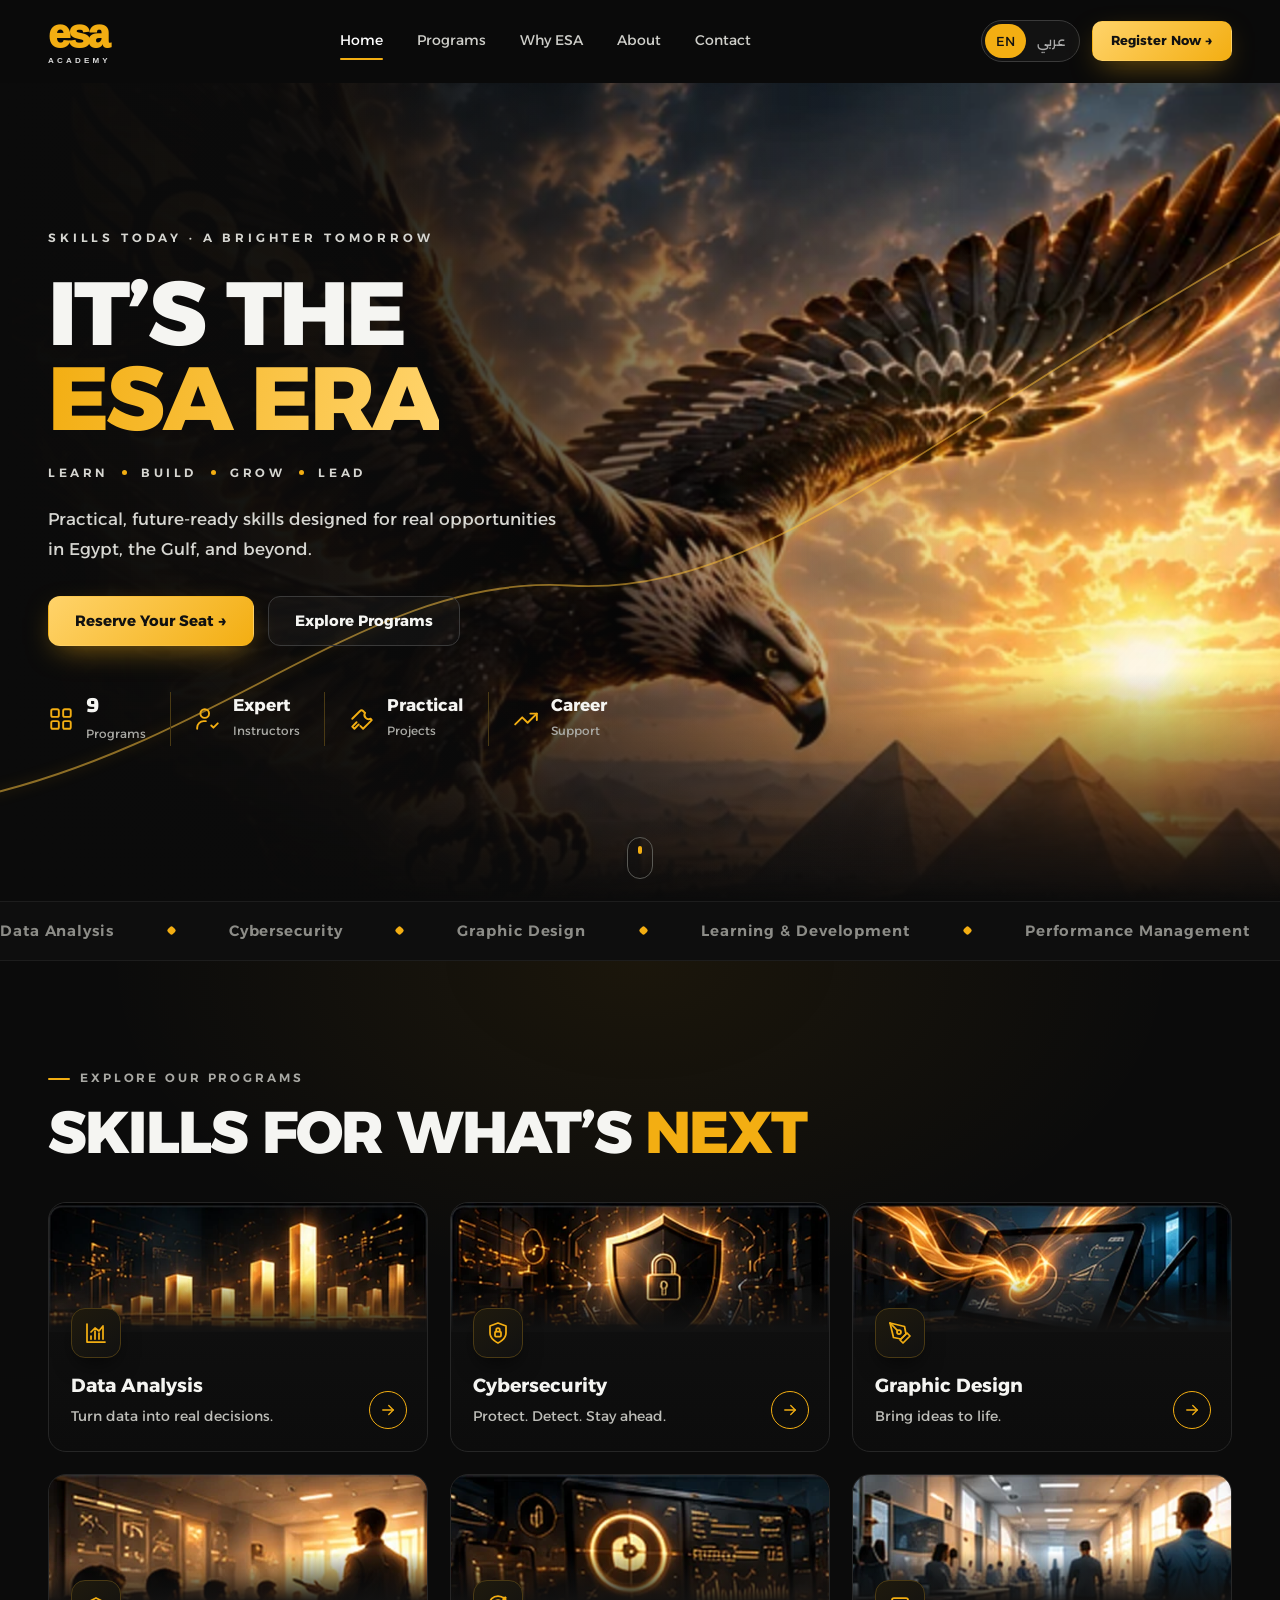
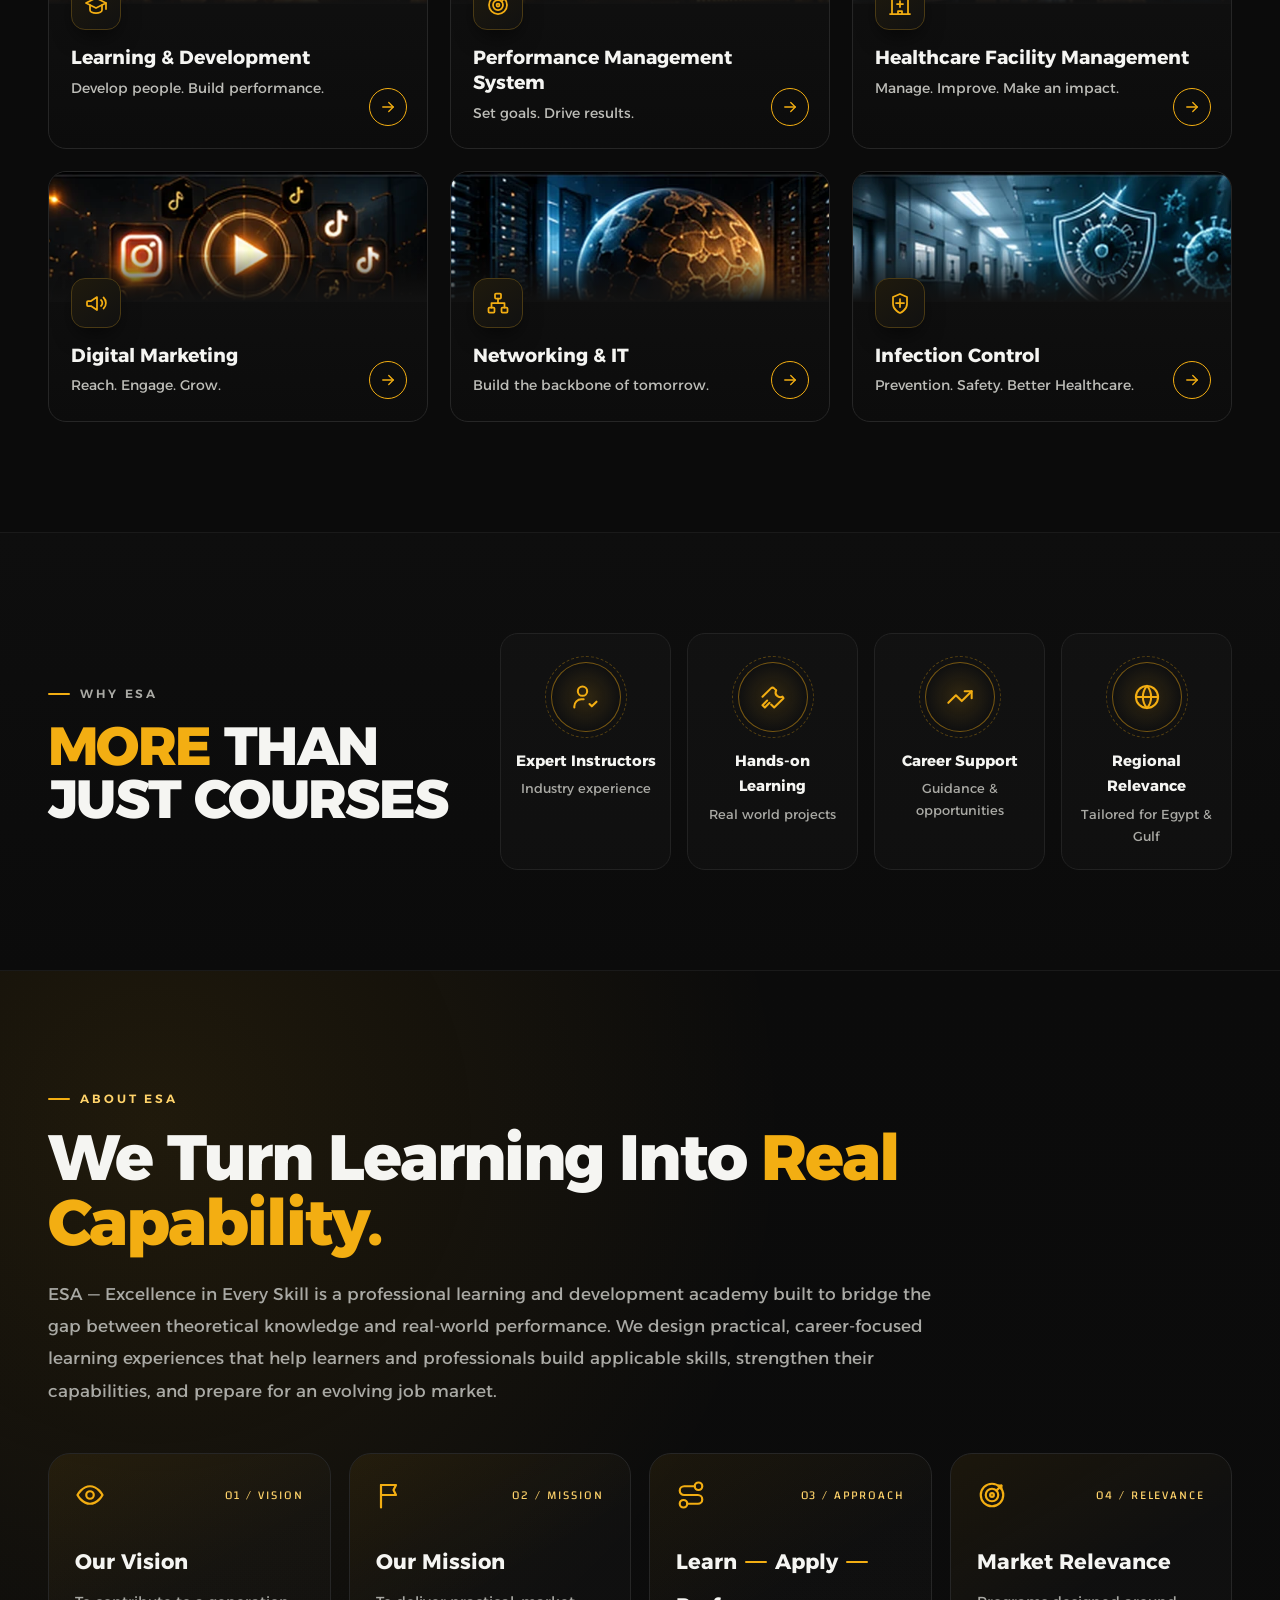
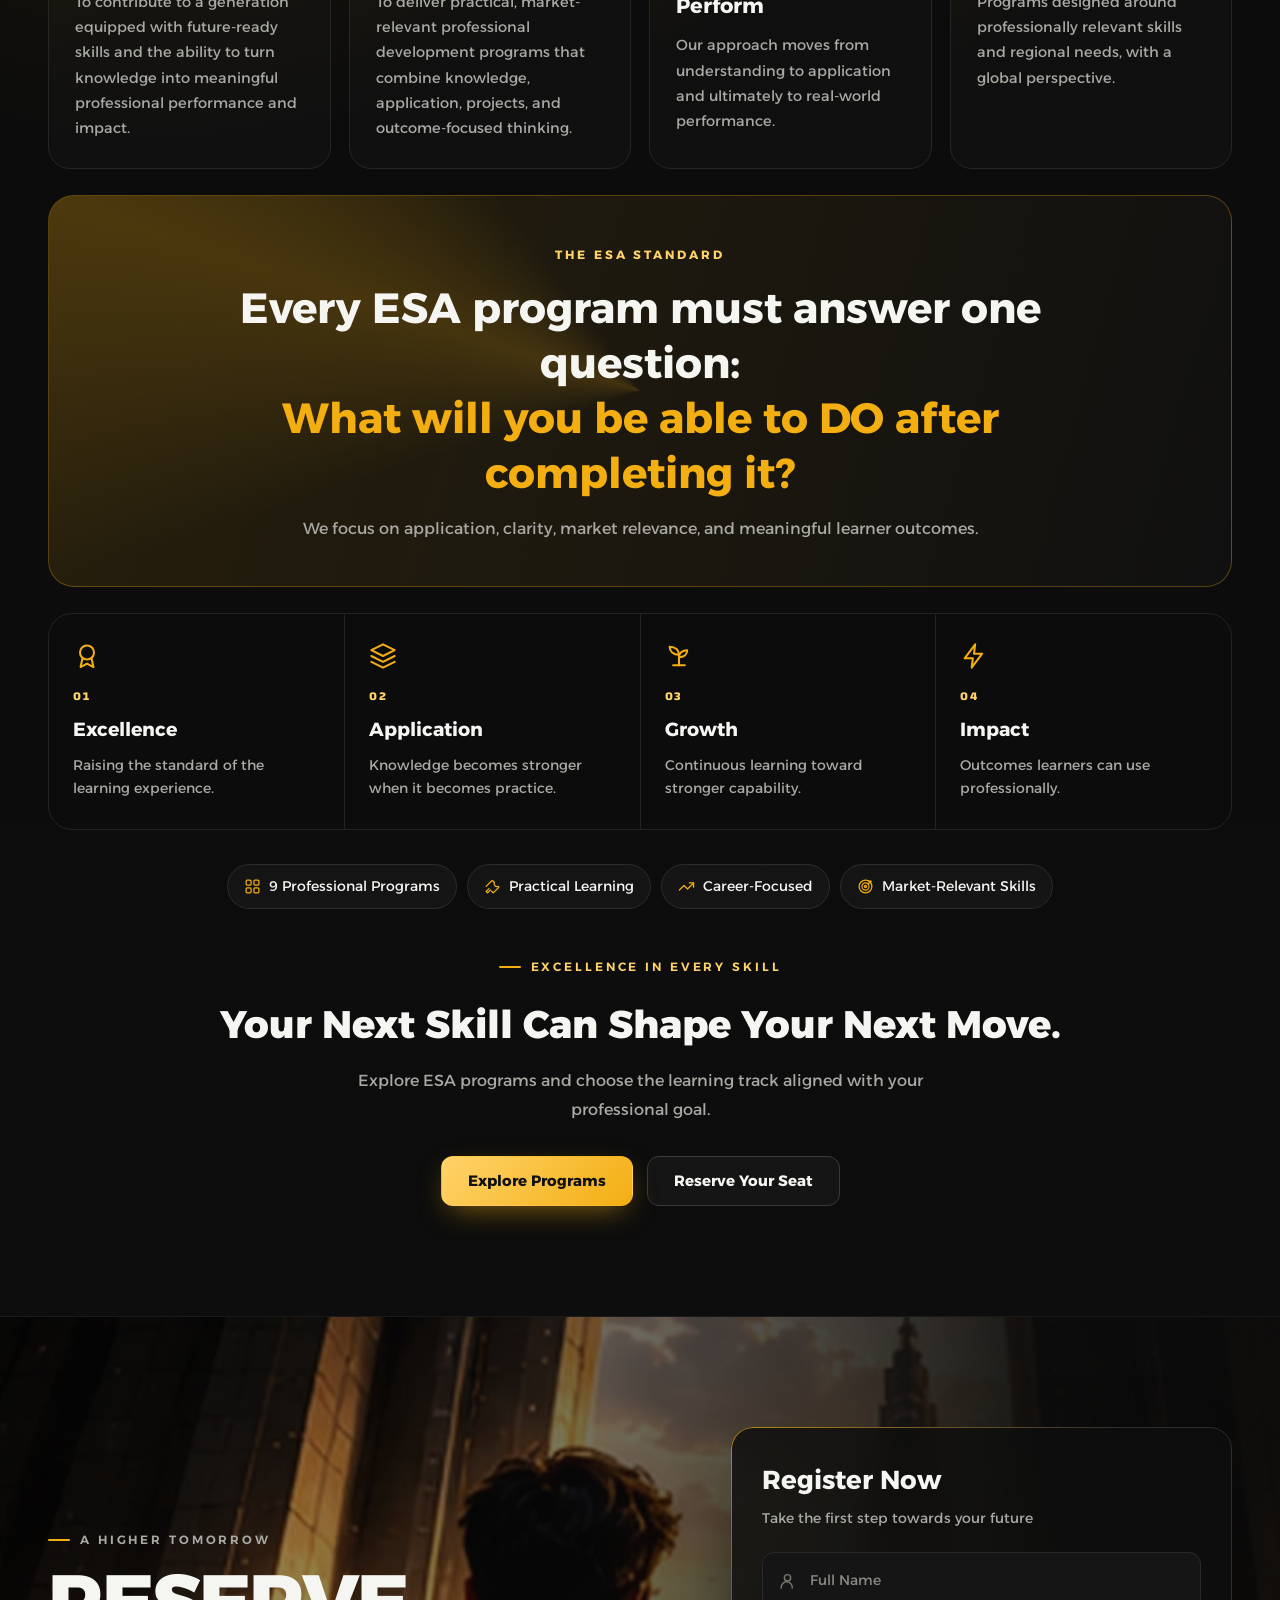
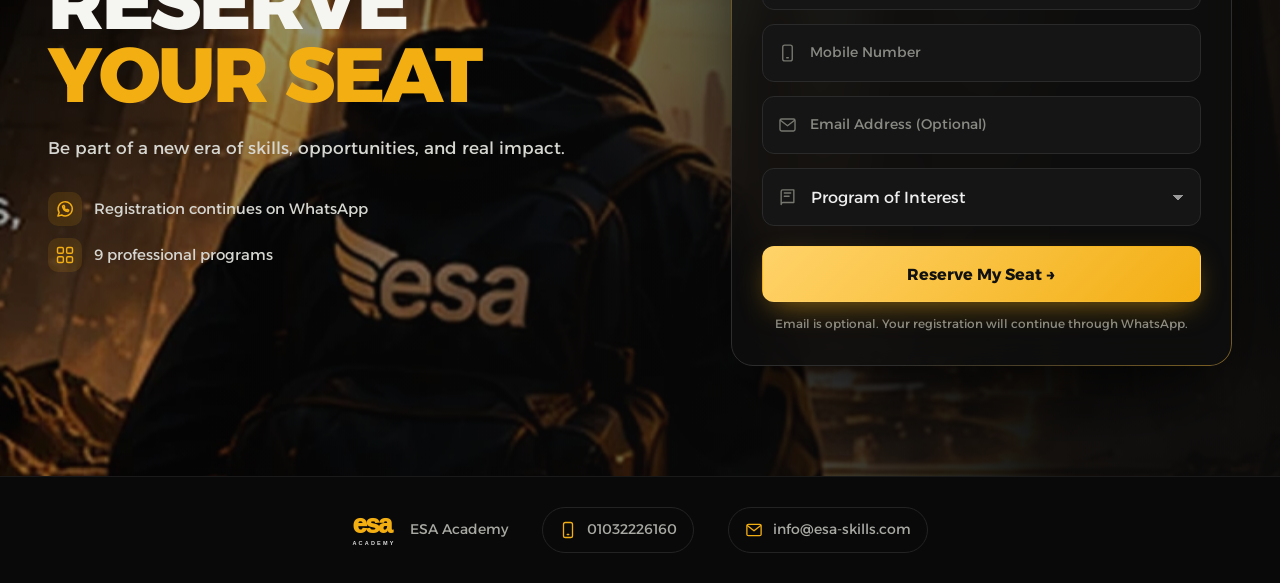
==== index.html @ e4a8e115 "Redesign: premium motion, icon system and refined layout; keep WhatsApp booking and contact unchange" ====
<!doctype html>
<html lang="en" dir="ltr">
<head>
<meta charset="utf-8"><meta name="viewport" content="width=device-width,initial-scale=1">
<title>ESA Academy — Excellence in Every Skill</title>
<meta name="description" content="ESA Academy professional programs for practical, future-ready skills.">
<meta name="theme-color" content="#0b0b0b">
<script>if(!matchMedia('(prefers-reduced-motion: reduce)').matches)document.documentElement.classList.add('js')</script>
<link rel="preconnect" href="https://fonts.googleapis.com"><link rel="preconnect" href="https://fonts.gstatic.com" crossorigin>
<link rel="stylesheet" href="https://fonts.googleapis.com/css2?family=Alexandria:wght@300;400;500;600;700;800&family=Changa:wght@500;600;700&display=swap">
<link rel="preload" as="image" href="hero-eagle.webp">
<link rel="stylesheet" href="esa.css">
</head>
<body>
<svg width="0" height="0" style="position:absolute" aria-hidden="true">
  <defs>
    <linearGradient id="g-gold" x1="0" y1="0" x2="1" y2="1"><stop offset="0" stop-color="#ffd36a"/><stop offset="1" stop-color="#f3ae12"/></linearGradient>
  </defs>
  <!-- ESA icon family: 24px grid, 1.75 stroke, round caps & joins -->
  <symbol id="i-chart" viewBox="0 0 24 24"><path d="M3 3v18h18"/><path d="M7 15v3"/><path d="M11 10v8"/><path d="M15 12v6"/><path d="M19 6v12"/><path d="m7 11 4-4 4 3 4-5"/></symbol>
  <symbol id="i-shield" viewBox="0 0 24 24"><path d="M12 22s8-3.6 8-10V5l-8-3-8 3v7c0 6.4 8 10 8 10Z"/><rect x="9" y="10.5" width="6" height="5" rx="1"/><path d="M10.2 10.5V9a1.8 1.8 0 0 1 3.6 0v1.5"/></symbol>
  <symbol id="i-pen" viewBox="0 0 24 24"><path d="m12 19 7-7 3 3-7 7-3-3Z"/><path d="m18 13-1.5-7.5L2 2l3.5 14.5L13 18l5-5Z"/><path d="m2 2 7.6 7.6"/><circle cx="11" cy="11" r="2"/></symbol>
  <symbol id="i-learn" viewBox="0 0 24 24"><path d="M22 10 12 5 2 10l10 5 10-5Z"/><path d="M6 12v5c0 1.7 2.7 3 6 3s6-1.3 6-3v-5"/><path d="M22 10v6"/></symbol>
  <symbol id="i-target" viewBox="0 0 24 24"><circle cx="12" cy="12" r="9"/><circle cx="12" cy="12" r="5"/><circle cx="12" cy="12" r="1.5"/><path d="m15.5 8.5 4-4"/><path d="M17 4.5h2.5V7"/></symbol>
  <symbol id="i-hospital" viewBox="0 0 24 24"><path d="M4 21V7a2 2 0 0 1 2-2h12a2 2 0 0 1 2 2v14"/><path d="M2 21h20"/><path d="M12 8v6"/><path d="M9 11h6"/><path d="M10 21v-3h4v3"/></symbol>
  <symbol id="i-megaphone" viewBox="0 0 24 24"><path d="M3 11v3a1 1 0 0 0 1 1h3l6 4V6L7 10H4a1 1 0 0 0-1 1Z"/><path d="M17 9a4 4 0 0 1 0 6"/><path d="M19.5 6.5a7.5 7.5 0 0 1 0 11"/></symbol>
  <symbol id="i-network" viewBox="0 0 24 24"><rect x="9" y="2.5" width="6" height="5" rx="1"/><rect x="2.5" y="16.5" width="6" height="5" rx="1"/><rect x="15.5" y="16.5" width="6" height="5" rx="1"/><path d="M12 7.5v4.5"/><path d="M5.5 16.5V12h13v4.5"/></symbol>
  <symbol id="i-sanitize" viewBox="0 0 24 24"><path d="M12 22s7-3 7-9V6l-7-3-7 3v7c0 6 7 9 7 9Z"/><path d="M12 8v8"/><path d="M8 12h8"/></symbol>
  <symbol id="i-mentor" viewBox="0 0 24 24"><circle cx="9" cy="7" r="4"/><path d="M2 21v-1a6 6 0 0 1 6-6h2"/><path d="m15 18 2 2 4-4"/></symbol>
  <symbol id="i-tools" viewBox="0 0 24 24"><path d="M14.7 6.3a4 4 0 0 0 5.4 5.4L21 13l-8 8-2.6-2.6"/><path d="M14.7 6.3 13 4.6a2 2 0 0 0-2.8 0L3 11.8"/><path d="m7 15-4 4 2 2 4-4"/></symbol>
  <symbol id="i-growth" viewBox="0 0 24 24"><path d="m22 7-8.5 8.5-5-5L2 17"/><path d="M16 7h6v6"/></symbol>
  <symbol id="i-globe" viewBox="0 0 24 24"><circle cx="12" cy="12" r="9.5"/><path d="M2.5 12h19"/><path d="M12 2.5a14.5 14.5 0 0 1 0 19"/><path d="M12 2.5a14.5 14.5 0 0 0 0 19"/></symbol>
  <symbol id="i-grid" viewBox="0 0 24 24"><rect x="3" y="3" width="7" height="7" rx="1.5"/><rect x="14" y="3" width="7" height="7" rx="1.5"/><rect x="3" y="14" width="7" height="7" rx="1.5"/><rect x="14" y="14" width="7" height="7" rx="1.5"/></symbol>
  <symbol id="i-eye" viewBox="0 0 24 24"><path d="M2 12s3.6-7 10-7 10 7 10 7-3.6 7-10 7S2 12 2 12Z"/><circle cx="12" cy="12" r="3"/></symbol>
  <symbol id="i-flag" viewBox="0 0 24 24"><path d="M4 22V4"/><path d="M4 4h12l-2 4 2 4H4"/></symbol>
  <symbol id="i-route" viewBox="0 0 24 24"><circle cx="6" cy="19" r="3"/><circle cx="18" cy="5" r="3"/><path d="M9 19h8.5a3.5 3.5 0 0 0 0-7h-11a3.5 3.5 0 0 1 0-7H15"/></symbol>
  <symbol id="i-award" viewBox="0 0 24 24"><circle cx="12" cy="9" r="6"/><path d="m8.2 13.5-1.7 8 5.5-3 5.5 3-1.7-8"/></symbol>
  <symbol id="i-layers" viewBox="0 0 24 24"><path d="m12 2 10 5-10 5L2 7l10-5Z"/><path d="m2 12 10 5 10-5"/><path d="m2 17 10 5 10-5"/></symbol>
  <symbol id="i-sprout" viewBox="0 0 24 24"><path d="M7 20h10"/><path d="M12 20v-9"/><path d="M12 11C12 7 9 4 4 4c0 4 3 7 8 7Z"/><path d="M12 13c0-3 2.5-6 7-6 0 3.5-2.5 6-7 6Z"/></symbol>
  <symbol id="i-zap" viewBox="0 0 24 24"><path d="M13 2 4 14h7l-1 8 9-12h-7l1-8Z"/></symbol>
  <symbol id="i-user" viewBox="0 0 24 24"><circle cx="12" cy="8" r="4"/><path d="M4 21v-1a7 7 0 0 1 14 0v1"/></symbol>
  <symbol id="i-phone" viewBox="0 0 24 24"><rect x="6" y="2" width="12" height="20" rx="2.5"/><path d="M11 18h2"/></symbol>
  <symbol id="i-mail" viewBox="0 0 24 24"><rect x="2.5" y="4.5" width="19" height="15" rx="2"/><path d="m3 6 9 7 9-7"/></symbol>
  <symbol id="i-book" viewBox="0 0 24 24"><path d="M4 19.5V5a2 2 0 0 1 2-2h14v16H6.5A2.5 2.5 0 0 0 4 21.5v-2Z"/><path d="M8 7h8"/><path d="M8 11h6"/></symbol>
  <symbol id="i-whatsapp" viewBox="0 0 24 24"><path d="M3.5 20.5 5 16.3A8.5 8.5 0 1 1 8 19.2l-4.5 1.3Z"/><path d="M9 8.5c0 3.5 3 6.5 6.5 6.5l1-1.6-2-1-1 .9a5 5 0 0 1-2.7-2.7l.9-1-1-2L9 8.5Z"/></symbol>
  <symbol id="i-arrow" viewBox="0 0 24 24"><path d="M5 12h14"/><path d="m13 6 6 6-6 6"/></symbol>
  <symbol id="i-plus" viewBox="0 0 24 24"><path d="M12 5v14"/><path d="M5 12h14"/></symbol>
  <symbol id="i-check" viewBox="0 0 24 24"><path d="m5 12.5 4.5 4.5L19 7.5"/></symbol>
  <symbol id="i-close" viewBox="0 0 24 24"><path d="M6 6l12 12"/><path d="M18 6 6 18"/></symbol>
  <symbol id="i-pin" viewBox="0 0 24 24"><path d="M12 22s7-6.2 7-12a7 7 0 0 0-14 0c0 5.8 7 12 7 12Z"/><circle cx="12" cy="10" r="2.5"/></symbol>
</svg>

<div class="progress" aria-hidden="true"><span id="progress"></span></div>
<header class="site-header" id="siteHeader"><div class="wrap nav">
  <a class="logo" href="#top">esa<small>ACADEMY</small></a>
  <nav class="links" aria-label="Main"><a href="#top" data-en="Home" data-ar="الرئيسية">Home</a><a href="#programs" data-en="Programs" data-ar="البرامج">Programs</a><a href="#why" data-en="Why ESA" data-ar="لماذا ESA">Why ESA</a><a href="#about" data-en="About" data-ar="عن ESA">About</a><a href="#contact" data-en="Contact" data-ar="تواصل معنا">Contact</a><span class="nav-ink" aria-hidden="true"></span></nav>
  <div class="actions"><div class="lang" role="group" aria-label="Language"><button class="on" data-lang="en">EN</button><button data-lang="ar">عربي</button></div><a href="#register" class="btn btn-gold btn-sm" data-en="Register Now →" data-ar="سجل الآن ←">Register Now →</a></div>
</div></header>

<main id="top">
<section class="hero" aria-labelledby="heroTitle">
  <div class="hero-media" aria-hidden="true"><div class="hero-art"></div><span class="hero-sweep"></span></div>
  <svg class="flight" viewBox="0 0 1440 700" preserveAspectRatio="none" aria-hidden="true"><path id="flightPath" d="M-20 610 C 260 560, 420 420, 640 430 S 1040 300, 1460 120"/></svg>
  <div class="wrap hero-grid">
    <div class="hero-inner">
      <div class="eyebrow reveal-up" data-en="SKILLS TODAY · A BRIGHTER TOMORROW" data-ar="مهارات اليوم · لمستقبل أكثر إشراقًا">SKILLS TODAY · A BRIGHTER TOMORROW</div>
      <h1 id="heroTitle" class="hero-title" data-en="IT’S THE <span class='gold'>ESA ERA</span>" data-ar="إنه عصر <span class='gold'>ESA</span>">IT’S THE <span class="gold">ESA ERA</span></h1>
      <div class="pillars reveal-up" aria-label="Learn, Build, Grow, Lead"><span>LEARN</span><i></i><span>BUILD</span><i></i><span>GROW</span><i></i><span>LEAD</span></div>
      <p class="lead reveal-up" data-en="Practical, future-ready skills designed for real opportunities in Egypt, the Gulf, and beyond." data-ar="مهارات عملية للمستقبل مصممة لفرص حقيقية في مصر والخليج وما بعدهما.">Practical, future-ready skills designed for real opportunities in Egypt, the Gulf, and beyond.</p>
      <div class="hero-buttons reveal-up"><a class="btn btn-gold btn-shine magnetic" href="#register"><span data-en="Reserve Your Seat →" data-ar="احجز مقعدك ←">Reserve Your Seat →</span></a><a class="btn btn-ghost" href="#programs" data-en="Explore Programs" data-ar="استكشف البرامج">Explore Programs</a></div>
      <div class="stats">
        <div class="stat"><svg class="ico draw"><use href="#i-grid"/></svg><div><b class="count" data-to="9">9</b><span data-en="Programs" data-ar="برامج">Programs</span></div></div>
        <div class="stat"><svg class="ico draw"><use href="#i-mentor"/></svg><div><b data-en="Expert" data-ar="خبراء">Expert</b><span data-en="Instructors" data-ar="مدربون">Instructors</span></div></div>
        <div class="stat"><svg class="ico draw"><use href="#i-tools"/></svg><div><b data-en="Practical" data-ar="عملية">Practical</b><span data-en="Projects" data-ar="مشروعات">Projects</span></div></div>
        <div class="stat"><svg class="ico draw"><use href="#i-growth"/></svg><div><b data-en="Career" data-ar="دعم">Career</b><span data-en="Support" data-ar="مهني">Support</span></div></div>
      </div>
    </div>
  </div>
  <a class="scroll-hint" href="#programs" aria-label="Scroll to programs"><span></span></a>
</section>

<div class="ticker" aria-hidden="true"><div class="ticker-track">
  <span>Data Analysis</span><span>Cybersecurity</span><span>Graphic Design</span><span>Learning &amp; Development</span><span>Performance Management</span><span>Healthcare Facility Management</span><span>Digital Marketing</span><span>Networking &amp; IT</span><span>Infection Control</span>
  <span>Data Analysis</span><span>Cybersecurity</span><span>Graphic Design</span><span>Learning &amp; Development</span><span>Performance Management</span><span>Healthcare Facility Management</span><span>Digital Marketing</span><span>Networking &amp; IT</span><span>Infection Control</span>
</div></div>

<section id="programs" class="programs">
  <div class="wrap">
    <div class="section-top reveal-up"><div><div class="kicker" data-en="EXPLORE OUR PROGRAMS" data-ar="استكشف برامجنا">EXPLORE OUR PROGRAMS</div><h2 class="section-title" data-en="SKILLS FOR WHAT’S <span class='gold'>NEXT</span>" data-ar="مهارات لما هو <span class='gold'>قادم</span>">SKILLS FOR WHAT’S <span class="gold">NEXT</span></h2></div></div>
    <div class="courses">
      <article class="course" tabindex="0" role="button"><div class="course-media"><img class="course-img" src="data-analysis.webp" alt="" loading="lazy" decoding="async" width="590" height="202"></div><div class="course-body"><span class="course-icon"><svg class="ico"><use href="#i-chart"/></svg></span><h3 data-en="Data Analysis" data-ar="تحليل البيانات">Data Analysis</h3><p data-en="Turn data into real decisions." data-ar="حوّل البيانات إلى قرارات حقيقية.">Turn data into real decisions.</p></div><span class="course-more" aria-hidden="true"><svg class="ico"><use href="#i-arrow"/></svg></span></article>
      <article class="course" tabindex="0" role="button"><div class="course-media"><img class="course-img" src="cybersecurity.webp" alt="" loading="lazy" decoding="async" width="590" height="202"></div><div class="course-body"><span class="course-icon"><svg class="ico"><use href="#i-shield"/></svg></span><h3 data-en="Cybersecurity" data-ar="الأمن السيبراني">Cybersecurity</h3><p data-en="Protect. Detect. Stay ahead." data-ar="احمِ واكتشف وابقَ في المقدمة.">Protect. Detect. Stay ahead.</p></div><span class="course-more" aria-hidden="true"><svg class="ico"><use href="#i-arrow"/></svg></span></article>
      <article class="course" tabindex="0" role="button"><div class="course-media"><img class="course-img" src="graphic-design.webp" alt="" loading="lazy" decoding="async" width="590" height="202"></div><div class="course-body"><span class="course-icon"><svg class="ico"><use href="#i-pen"/></svg></span><h3 data-en="Graphic Design" data-ar="التصميم الجرافيكي">Graphic Design</h3><p data-en="Bring ideas to life." data-ar="حوّل الأفكار إلى واقع.">Bring ideas to life.</p></div><span class="course-more" aria-hidden="true"><svg class="ico"><use href="#i-arrow"/></svg></span></article>
      <article class="course" tabindex="0" role="button"><div class="course-media"><img class="course-img" src="learning-development.webp" alt="" loading="lazy" decoding="async" width="590" height="202"></div><div class="course-body"><span class="course-icon"><svg class="ico"><use href="#i-learn"/></svg></span><h3 data-en="Learning & Development" data-ar="التعلم والتطوير">Learning & Development</h3><p data-en="Develop people. Build performance." data-ar="طوّر الأفراد وابنِ الأداء.">Develop people. Build performance.</p></div><span class="course-more" aria-hidden="true"><svg class="ico"><use href="#i-arrow"/></svg></span></article>
      <article class="course" tabindex="0" role="button"><div class="course-media"><img class="course-img" src="performance-management.webp" alt="" loading="lazy" decoding="async" width="590" height="202"></div><div class="course-body"><span class="course-icon"><svg class="ico"><use href="#i-target"/></svg></span><h3 data-en="Performance Management System" data-ar="نظام إدارة الأداء">Performance Management System</h3><p data-en="Set goals. Drive results." data-ar="حدد الأهداف وحقق النتائج.">Set goals. Drive results.</p></div><span class="course-more" aria-hidden="true"><svg class="ico"><use href="#i-arrow"/></svg></span></article>
      <article class="course" tabindex="0" role="button"><div class="course-media"><img class="course-img" src="healthcare-facilities.webp" alt="" loading="lazy" decoding="async" width="590" height="202"></div><div class="course-body"><span class="course-icon"><svg class="ico"><use href="#i-hospital"/></svg></span><h3 data-en="Healthcare Facility Management" data-ar="إدارة المنشآت الصحية">Healthcare Facility Management</h3><p data-en="Manage. Improve. Make an impact." data-ar="أدِر وطوّر واصنع أثرًا.">Manage. Improve. Make an impact.</p></div><span class="course-more" aria-hidden="true"><svg class="ico"><use href="#i-arrow"/></svg></span></article>
      <article class="course" tabindex="0" role="button"><div class="course-media"><img class="course-img" src="digital-marketing.webp" alt="" loading="lazy" decoding="async" width="590" height="202"></div><div class="course-body"><span class="course-icon"><svg class="ico"><use href="#i-megaphone"/></svg></span><h3 data-en="Digital Marketing" data-ar="التسويق الرقمي">Digital Marketing</h3><p data-en="Reach. Engage. Grow." data-ar="تواصل وتفاعل وانمُ.">Reach. Engage. Grow.</p></div><span class="course-more" aria-hidden="true"><svg class="ico"><use href="#i-arrow"/></svg></span></article>
      <article class="course" tabindex="0" role="button"><div class="course-media"><img class="course-img" src="networks.webp" alt="" loading="lazy" decoding="async" width="590" height="202"></div><div class="course-body"><span class="course-icon"><svg class="ico"><use href="#i-network"/></svg></span><h3 data-en="Networking & IT" data-ar="الشبكات">Networking & IT</h3><p data-en="Build the backbone of tomorrow." data-ar="ابنِ البنية التحتية للغد.">Build the backbone of tomorrow.</p></div><span class="course-more" aria-hidden="true"><svg class="ico"><use href="#i-arrow"/></svg></span></article>
      <article class="course" tabindex="0" role="button"><div class="course-media"><img class="course-img" src="infection-control.webp" alt="" loading="lazy" decoding="async" width="590" height="202"></div><div class="course-body"><span class="course-icon"><svg class="ico"><use href="#i-sanitize"/></svg></span><h3 data-en="Infection Control" data-ar="مكافحة العدوى">Infection Control</h3><p data-en="Prevention. Safety. Better Healthcare." data-ar="وقاية وأمان ورعاية صحية أفضل.">Prevention. Safety. Better Healthcare.</p></div><span class="course-more" aria-hidden="true"><svg class="ico"><use href="#i-arrow"/></svg></span></article>
    </div>
  </div>
</section>

<section id="why" class="why-sec">
  <div class="wrap why-grid">
    <div class="why reveal-up"><div class="kicker">WHY ESA</div><h2><span class="gold">MORE</span> THAN<br>JUST COURSES</h2></div>
    <div class="benefits">
      <div class="benefit reveal-up"><div class="circle"><svg class="ico draw"><use href="#i-mentor"/></svg></div><b data-en="Expert Instructors" data-ar="مدربون خبراء">Expert Instructors</b><p data-en="Industry experience" data-ar="خبرة عملية">Industry experience</p></div>
      <div class="benefit reveal-up"><div class="circle"><svg class="ico draw"><use href="#i-tools"/></svg></div><b data-en="Hands-on Learning" data-ar="تعلم عملي">Hands-on Learning</b><p data-en="Real world projects" data-ar="مشروعات واقعية">Real world projects</p></div>
      <div class="benefit reveal-up"><div class="circle"><svg class="ico draw"><use href="#i-growth"/></svg></div><b data-en="Career Support" data-ar="دعم مهني">Career Support</b><p data-en="Guidance & opportunities" data-ar="توجيه وفرص">Guidance & opportunities</p></div>
      <div class="benefit reveal-up"><div class="circle"><svg class="ico draw"><use href="#i-globe"/></svg></div><b data-en="Regional Relevance" data-ar="ملاءمة إقليمية">Regional Relevance</b><p data-en="Tailored for Egypt & Gulf" data-ar="مصمم لمصر والخليج">Tailored for Egypt & Gulf</p></div>
    </div>
  </div>
</section>

<section class="about-era" id="about"><div class="wrap">
  <div class="about-head reveal-up">
    <span class="kicker kicker-gold" data-en="ABOUT ESA" data-ar="عن ESA">ABOUT ESA</span>
    <h2 class="about-title" data-en="We Turn Learning Into <span class='gold'>Real Capability.</span>" data-ar="نحوّل التعلّم إلى <span class='gold'>قدرة حقيقية.</span>">We Turn Learning Into <span class="gold">Real Capability.</span></h2>
    <p class="about-intro" data-en="ESA — Excellence in Every Skill is a professional learning and development academy built to bridge the gap between theoretical knowledge and real-world performance. We design practical, career-focused learning experiences that help learners and professionals build applicable skills, strengthen their capabilities, and prepare for an evolving job market." data-ar="ESA — Excellence in Every Skill هي أكاديمية للتعليم والتطوير المهني، بُنيت لسد الفجوة بين المعرفة النظرية ومتطلبات الأداء الحقيقي. نصمم تجارب تعلم عملية وموجهة للمسار المهني تساعد المتعلمين والمهنيين على بناء مهارات قابلة للتطبيق والاستعداد لسوق عمل متغير.">ESA — Excellence in Every Skill is a professional learning and development academy built to bridge the gap between theoretical knowledge and real-world performance.</p>
  </div>
  <div class="about-grid">
    <article class="about-card tilt reveal-up"><div class="card-top"><svg class="ico draw"><use href="#i-eye"/></svg><span class="about-num">01 / VISION</span></div><h3 data-en="Our Vision" data-ar="رؤيتنا">Our Vision</h3><p data-en="To contribute to a generation equipped with future-ready skills and the ability to turn knowledge into meaningful professional performance and impact." data-ar="أن نساهم في بناء جيل يمتلك مهارات المستقبل والقدرة على تحويل المعرفة إلى أداء وتأثير مهني حقيقي.">Future-ready skills and meaningful impact.</p></article>
    <article class="about-card tilt reveal-up"><div class="card-top"><svg class="ico draw"><use href="#i-flag"/></svg><span class="about-num">02 / MISSION</span></div><h3 data-en="Our Mission" data-ar="رسالتنا">Our Mission</h3><p data-en="To deliver practical, market-relevant professional development programs that combine knowledge, application, projects, and outcome-focused thinking." data-ar="تقديم برامج تطوير مهني عملية ومرتبطة بالسوق تجمع بين المعرفة والتطبيق والمشروعات والتركيز على النتائج.">Practical, market-relevant professional development.</p></article>
    <article class="about-card tilt reveal-up approach"><div class="card-top"><svg class="ico draw"><use href="#i-route"/></svg><span class="about-num">03 / APPROACH</span></div><h3 class="steps-h"><span>Learn</span><i class="step-line"></i><span>Apply</span><i class="step-line"></i><span>Perform</span></h3><p data-en="Our approach moves from understanding to application and ultimately to real-world performance." data-ar="منهجيتنا تبدأ بالفهم، ثم التطبيق، وتنتهي بالقدرة على استخدام المهارة في مواقف العمل الحقيقية.">Understanding to application to performance.</p></article>
    <article class="about-card tilt reveal-up"><div class="card-top"><svg class="ico draw"><use href="#i-target"/></svg><span class="about-num">04 / RELEVANCE</span></div><h3 data-en="Market Relevance" data-ar="مرتبطون بالسوق">Market Relevance</h3><p data-en="Programs designed around professionally relevant skills and regional needs, with a global perspective." data-ar="برامج مصممة حول المهارات المطلوبة واحتياجات السوق في المنطقة بمنظور عالمي.">Professionally relevant skills with a global perspective.</p></article>
  </div>
  <div class="esa-standard reveal-up"><span class="std-glow" aria-hidden="true"></span><small>THE ESA STANDARD</small><h3 data-en="Every ESA program must answer one question:<br><span class='gold'>What will you be able to DO after completing it?</span>" data-ar="كل برنامج في ESA لازم يجاوب على سؤال واحد:<br><span class='gold'>ماذا ستستطيع أن تفعل بعد إتمامه؟</span>">Every ESA program must answer one question:<br><span class="gold">What will you be able to DO after completing it?</span></h3><p data-en="We focus on application, clarity, market relevance, and meaningful learner outcomes." data-ar="نركز على التطبيق والوضوح والارتباط بسوق العمل والنتائج الحقيقية للمتعلم.">Application, clarity, relevance and outcomes.</p></div>
  <div class="about-values">
    <div class="reveal-up"><svg class="ico draw"><use href="#i-award"/></svg><b>01</b><strong data-en="Excellence" data-ar="التميّز">Excellence</strong><span data-en="Raising the standard of the learning experience." data-ar="رفع معيار الجودة في تجربة التعلم.">Raising the standard.</span></div>
    <div class="reveal-up"><svg class="ico draw"><use href="#i-layers"/></svg><b>02</b><strong data-en="Application" data-ar="التطبيق">Application</strong><span data-en="Knowledge becomes stronger when it becomes practice." data-ar="المعرفة تصبح أقوى عندما تتحول إلى ممارسة.">Knowledge into practice.</span></div>
    <div class="reveal-up"><svg class="ico draw"><use href="#i-sprout"/></svg><b>03</b><strong data-en="Growth" data-ar="التطور">Growth</strong><span data-en="Continuous learning toward stronger capability." data-ar="تعلم مستمر لبناء قدرات أقوى.">Continuous learning.</span></div>
    <div class="reveal-up"><svg class="ico draw"><use href="#i-zap"/></svg><b>04</b><strong data-en="Impact" data-ar="الأثر">Impact</strong><span data-en="Outcomes learners can use professionally." data-ar="نتائج يمكن للمتعلم استخدامها مهنيًا.">Professional outcomes.</span></div>
  </div>
  <div class="about-tags reveal-up"><span><svg class="ico"><use href="#i-grid"/></svg>9 Professional Programs</span><span><svg class="ico"><use href="#i-tools"/></svg>Practical Learning</span><span><svg class="ico"><use href="#i-growth"/></svg>Career-Focused</span><span><svg class="ico"><use href="#i-target"/></svg>Market-Relevant Skills</span></div>
  <div class="about-cta reveal-up"><span class="kicker kicker-gold">EXCELLENCE IN EVERY SKILL</span><h3 data-en="Your Next Skill Can Shape Your Next Move." data-ar="مهارتك القادمة قد تصنع خطوتك القادمة.">Your Next Skill Can Shape Your Next Move.</h3><p data-en="Explore ESA programs and choose the learning track aligned with your professional goal." data-ar="استكشف برامج ESA واختر المسار الأقرب لهدفك المهني.">Explore ESA programs and choose the learning track aligned with your professional goal.</p><div class="hero-buttons center"><a class="btn btn-gold btn-shine" href="#programs" data-en="Explore Programs" data-ar="استكشف البرامج">Explore Programs</a><a class="btn btn-ghost" href="#register" data-en="Reserve Your Seat" data-ar="احجز مقعدك">Reserve Your Seat</a></div></div>
</div></section>

<section class="register" id="register">
  <div class="register-bg" aria-hidden="true"></div>
  <div class="wrap register-grid">
    <div class="register-copy reveal-up"><div class="kicker">A HIGHER TOMORROW</div><h2 data-en="RESERVE<br><span class='gold'>YOUR SEAT</span>" data-ar="احجز<br><span class='gold'>مقعدك</span>">RESERVE<br><span class="gold">YOUR SEAT</span></h2><p class="lead" data-en="Be part of a new era of skills, opportunities, and real impact." data-ar="كن جزءًا من عصر جديد من المهارات والفرص والتأثير الحقيقي.">Be part of a new era of skills, opportunities, and real impact.</p>
      <ul class="reg-points"><li><svg class="ico"><use href="#i-whatsapp"/></svg><span data-en="Registration continues on WhatsApp" data-ar="يستكمل التسجيل عبر واتساب">Registration continues on WhatsApp</span></li><li><svg class="ico"><use href="#i-grid"/></svg><span data-en="9 professional programs" data-ar="9 برامج مهنية">9 professional programs</span></li></ul>
    </div>
    <form class="form reveal-up" id="leadForm" novalidate>
      <h3 data-en="Register Now" data-ar="سجل الآن">Register Now</h3><p data-en="Take the first step towards your future" data-ar="خذ أول خطوة نحو مستقبلك">Take the first step towards your future</p>
      <label class="field"><svg class="ico"><use href="#i-user"/></svg><input id="name" required placeholder=" " autocomplete="name"><span data-en="Full Name" data-ar="الاسم بالكامل">Full Name</span></label>
      <label class="field"><svg class="ico"><use href="#i-phone"/></svg><input id="phone" required placeholder=" " inputmode="tel" autocomplete="tel"><span data-en="Mobile Number" data-ar="رقم الموبايل">Mobile Number</span></label>
      <label class="field"><svg class="ico"><use href="#i-mail"/></svg><input id="email" type="email" placeholder=" " autocomplete="email"><span data-en="Email Address (Optional)" data-ar="البريد الإلكتروني (اختياري)">Email Address (Optional)</span></label>
      <label class="field select"><svg class="ico"><use href="#i-book"/></svg><select id="course" required><option value="" data-en="Program of Interest" data-ar="البرنامج المطلوب">Program of Interest</option><option value="Data Analysis" data-en="Data Analysis" data-ar="تحليل البيانات">Data Analysis</option><option value="Cybersecurity" data-en="Cybersecurity" data-ar="الأمن السيبراني">Cybersecurity</option><option value="Graphic Design" data-en="Graphic Design" data-ar="التصميم الجرافيكي">Graphic Design</option><option value="Learning & Development" data-en="Learning & Development" data-ar="التعلم والتطوير">Learning & Development</option><option value="Performance Management System" data-en="Performance Management System" data-ar="نظام إدارة الأداء">Performance Management System</option><option value="Healthcare Facility Management" data-en="Healthcare Facility Management" data-ar="إدارة المنشآت الصحية">Healthcare Facility Management</option><option value="Digital Marketing" data-en="Digital Marketing" data-ar="التسويق الرقمي">Digital Marketing</option><option value="Networking & IT" data-en="Networking & IT" data-ar="الشبكات">Networking & IT</option><option value="Infection Control" data-en="Infection Control" data-ar="مكافحة العدوى">Infection Control</option></select></label>
      <button class="btn btn-gold btn-shine submit" type="submit"><span class="label" data-en="Reserve My Seat →" data-ar="احجز مقعدي ←">Reserve My Seat →</span><span class="done" aria-hidden="true"><svg class="ico"><use href="#i-whatsapp"/></svg>WhatsApp</span></button>
      <div class="note" data-en="Email is optional. Your registration will continue through WhatsApp." data-ar="البريد الإلكتروني اختياري. سيستكمل التسجيل عبر واتساب.">Email is optional. Your registration will continue through WhatsApp.</div>
    </form>
  </div>
</section>

<div class="course-modal" id="courseModal" aria-hidden="true"><div class="modal-backdrop"></div><div class="modal-card" role="dialog" aria-modal="true" aria-labelledby="modalTitle"><button class="modal-close" aria-label="Close"><svg class="ico"><use href="#i-close"/></svg></button><div class="modal-hero" id="modalHero"></div><div class="modal-body"><div class="kicker kicker-gold">ESA ACADEMY PROGRAM</div><h2 id="modalTitle"></h2><p class="modal-intro" id="modalIntro"></p><div class="detail-grid"><div class="detail"><h4><svg class="ico"><use href="#i-book"/></svg><span id="learnHead">WHAT YOU’LL LEARN</span></h4><ul id="modalLearn"></ul></div><div class="detail"><h4><svg class="ico"><use href="#i-zap"/></svg><span id="benefitHead">WHY IT MATTERS</span></h4><ul id="modalBenefits"></ul></div><div class="detail"><h4><svg class="ico"><use href="#i-growth"/></svg><span id="careerHead">CAREER READINESS</span></h4><ul id="modalCareer"></ul></div><div class="detail market"><h4><svg class="ico"><use href="#i-globe"/></svg><span id="marketHead">WHY THE MARKET NEEDS IT</span></h4><ul id="modalMarket"></ul></div></div><div class="modal-cta"><a href="#register" class="btn btn-gold btn-shine pulse" id="modalRegister">Reserve Your Seat →</a></div></div></div></div>
</main>

<footer id="contact" class="contact"><div class="wrap contact-row">
  <span class="contact-brand"><span class="logo logo-sm">esa<small>ACADEMY</small></span><span>ESA Academy</span></span>
  <a href="tel:01032226160" class="contact-item"><svg class="ico"><use href="#i-phone"/></svg><span dir="ltr">01032226160</span></a>
  <a href="mailto:info@esa-skills.com" class="contact-item"><svg class="ico"><use href="#i-mail"/></svg><span>info@esa-skills.com</span></a>
</div></footer>

<script>
const courseInfo={
"Data Analysis":{ar:"تحليل البيانات",img:"data-analysis.webp",intro:["Learn to turn raw data into clear insights and business decisions.","تعلّم تحويل البيانات الخام إلى رؤى واضحة وقرارات عملية."],learn:[["Excel and data cleaning","Power BI dashboards and visualization","Core statistics and KPI analysis","Practical reporting and storytelling"],["Excel وتنظيف وتجهيز البيانات","Power BI وبناء لوحات المعلومات","أساسيات الإحصاء وتحليل مؤشرات الأداء","التقارير العملية وعرض قصة البيانات"]],benefit:[["Make evidence-based decisions","Measure performance and spot trends","Communicate insights clearly"],["اتخاذ قرارات مبنية على البيانات","قياس الأداء واكتشاف الاتجاهات","عرض النتائج بصورة واضحة للإدارة"]],career:[["Build portfolio-ready dashboards","Prepare for analyst and reporting roles","Apply analytics across business functions"],["بناء Dashboards تصلح للـPortfolio","الاستعداد لوظائف التحليل والتقارير","تطبيق التحليل في قطاعات ووظائف مختلفة"]],market:[["Organizations increasingly rely on data to improve efficiency, customer experience and planning."],["المؤسسات تعتمد بصورة متزايدة على البيانات لتحسين الكفاءة وتجربة العملاء والتخطيط."]]},
"Cybersecurity":{ar:"الأمن السيبراني",img:"cybersecurity.webp",intro:["Build a practical foundation for protecting systems, networks and information.","ابنِ أساسًا عمليًا لحماية الأنظمة والشبكات والمعلومات."],learn:[["Security fundamentals and threats","Network and endpoint protection","Risk, vulnerabilities and incident response","Security awareness and practical scenarios"],["أساسيات الأمن والتهديدات","حماية الشبكات والأجهزة","المخاطر والثغرات والاستجابة للحوادث","التوعية الأمنية وسيناريوهات عملية"]],benefit:[["Understand how attacks happen","Reduce organizational security risk","Develop a security-first mindset"],["فهم كيفية حدوث الهجمات","تقليل المخاطر الأمنية بالمؤسسات","بناء عقلية أمنية عملية"]],career:[["Foundation for SOC and security roles","Useful for IT and network professionals","Practical security vocabulary and workflows"],["أساس لوظائف SOC والأمن السيبراني","مفيد لمتخصصي IT والشبكات","فهم عملي لمصطلحات وإجراءات الأمن"]],market:[["Digital transformation, cloud adoption and growing cyber threats keep security skills strategically important."],["التحول الرقمي والـCloud وتزايد التهديدات الإلكترونية يجعل مهارات الأمن السيبراني ذات أهمية مستمرة."]]},
"Graphic Design":{ar:"التصميم الجرافيكي",img:"graphic-design.webp",intro:["Turn ideas into visual communication that works across brands and digital channels.","حوّل الأفكار إلى تواصل بصري قوي للعلامات التجارية والمنصات الرقمية."],learn:[["Design principles and composition","Typography, color and visual hierarchy","Social and brand assets","Practical creative workflow"],["مبادئ التصميم والتكوين","الخطوط والألوان والهرمية البصرية","تصميمات السوشيال والبراند","Workflow إبداعي عملي"]],benefit:[["Create clearer visual messages","Build consistent brand communication","Produce professional digital assets"],["توصيل الرسائل بصريًا بوضوح","بناء هوية بصرية متناسقة","إنتاج تصميمات رقمية احترافية"]],career:[["Develop a visual portfolio","Prepare for junior designer and freelance work","Work with marketing and content teams"],["بناء Portfolio بصري","الاستعداد للعمل كـJunior Designer أو Freelancer","العمل مع فرق التسويق والمحتوى"]],market:[["Every digital brand needs continuous visual content across social, advertising, product and communication channels."],["كل علامة تجارية رقمية تحتاج محتوى بصريًا مستمرًا للسوشيال والإعلانات والمنتجات والتواصل."]]},
"Learning & Development":{ar:"التعلم والتطوير",img:"learning-development.webp",intro:["Design learning that improves capability and supports organizational performance.","صمّم تعلمًا يطوّر قدرات الأفراد ويدعم أداء المؤسسة."],learn:[["Training needs analysis","Learning objectives and program design","Delivery and facilitation principles","Evaluation and learning impact"],["تحليل الاحتياجات التدريبية","صياغة الأهداف وتصميم البرامج","مبادئ التدريب والتيسير","تقييم التدريب وقياس الأثر"]],benefit:[["Link training to real capability gaps","Improve learning effectiveness","Measure value beyond attendance"],["ربط التدريب بفجوات المهارات الحقيقية","رفع فاعلية التعلم","قياس قيمة التدريب بعيدًا عن مجرد الحضور"]],career:[["Prepare for L&D and training roles","Build structured learning plans","Support talent and capability initiatives"],["الاستعداد لوظائف L&D والتدريب","بناء خطط تعلم منظمة","دعم مبادرات المواهب وتطوير القدرات"]],market:[["Rapid skill change makes continuous reskilling and workforce development essential for organizations."],["التغير السريع في المهارات يجعل إعادة التأهيل والتعلم المستمر ضرورة للمؤسسات."]]},
"Performance Management System":{ar:"نظام إدارة الأداء",img:"performance-management.webp",intro:["Build performance systems that connect strategy, goals, KPIs and people.","ابنِ أنظمة أداء تربط الاستراتيجية بالأهداف ومؤشرات الأداء والأفراد."],learn:[["Goal setting and cascading","KPIs and performance measures","Review cycles and feedback","Calibration and performance improvement"],["تحديد الأهداف وربطها بالمستويات","KPIs ومقاييس الأداء","دورات التقييم والتغذية الراجعة","المعايرة وتحسين الأداء"]],benefit:[["Translate strategy into measurable execution","Create fairer performance conversations","Identify gaps and improvement actions"],["تحويل الاستراتيجية إلى تنفيذ قابل للقياس","تحسين عدالة ووضوح مناقشات الأداء","تحديد الفجوات وإجراءات التحسين"]],career:[["Useful for HR, OD and management roles","Design practical PMS frameworks","Support executive performance reporting"],["مفيد لوظائف HR وOD والإدارة","تصميم أطر PMS عملية","دعم تقارير الأداء للإدارة"]],market:[["Organizations need measurable accountability and clearer links between individual contribution and business outcomes."],["المؤسسات تحتاج مساءلة قابلة للقياس وربطًا أوضح بين مساهمة الأفراد ونتائج الأعمال."]]},
"Healthcare Facility Management":{ar:"إدارة المنشآت الصحية",img:"healthcare-facilities.webp",intro:["Understand how healthcare facilities combine operations, quality, resources and patient-centered service.","افهم كيف تجمع المنشآت الصحية بين التشغيل والجودة والموارد والخدمة المتمحورة حول المريض."],learn:[["Healthcare operations fundamentals","Capacity, resources and workflow","Quality and patient-safety concepts","Performance and service improvement"],["أساسيات تشغيل المنشآت الصحية","الطاقة الاستيعابية والموارد وتدفق العمل","مفاهيم الجودة وسلامة المرضى","الأداء وتحسين الخدمات"]],benefit:[["See healthcare as an integrated operating system","Improve resource and workflow thinking","Connect quality with operational performance"],["رؤية المنشأة الصحية كنظام تشغيل متكامل","تحسين التفكير في الموارد وتدفق العمل","ربط الجودة بالأداء التشغيلي"]],career:[["Foundation for healthcare administration roles","Useful for hospital supervisors and coordinators","Supports operational improvement projects"],["أساس لوظائف الإدارة الصحية","مفيد للمشرفين والمنسقين بالمستشفيات","يدعم مشروعات تحسين التشغيل"]],market:[["Expanding healthcare systems require professionals who can balance service quality, efficiency and patient needs."],["توسع الأنظمة الصحية يتطلب متخصصين يوازنون بين جودة الخدمة والكفاءة واحتياجات المرضى."]]},
"Digital Marketing":{ar:"التسويق الرقمي",img:"digital-marketing.webp",intro:["Build campaigns that connect audience insight, content, channels and measurable growth.","ابنِ حملات تربط فهم الجمهور بالمحتوى والقنوات والنمو القابل للقياس."],learn:[["Marketing funnels and customer journeys","Content and social strategy","Paid media fundamentals","Metrics, optimization and campaign analysis"],["مسارات التسويق ورحلة العميل","استراتيجية المحتوى والسوشيال","أساسيات الإعلانات المدفوعة","المؤشرات والتحسين وتحليل الحملات"]],benefit:[["Reach the right audience more effectively","Measure marketing performance","Connect creative work with business goals"],["الوصول للجمهور المناسب بكفاءة","قياس أداء التسويق","ربط الإبداع بأهداف البيزنس"]],career:[["Prepare for digital marketing roles","Build campaign case studies","Work across content, media and analytics"],["الاستعداد لوظائف التسويق الرقمي","بناء دراسات حالة للحملات","العمل في المحتوى والإعلانات والتحليلات"]],market:[["Customer attention and commerce continue shifting to digital channels, increasing demand for measurable digital capability."],["انتباه العملاء والتجارة يتحركان باستمرار نحو القنوات الرقمية، ما يزيد الحاجة لمهارات تسويق قابلة للقياس."]]},
"Networking & IT":{ar:"الشبكات وتكنولوجيا المعلومات",img:"networks.webp",intro:["Build the technical foundation behind connected, reliable digital environments.","ابنِ الأساس التقني للبيئات الرقمية المتصلة والموثوقة."],learn:[["Network fundamentals and protocols","IP addressing and core configuration","Troubleshooting methodology","Infrastructure and security basics"],["أساسيات الشبكات والبروتوكولات","IP والإعدادات الأساسية","منهجية اكتشاف الأعطال","أساسيات البنية التحتية والأمن"]],benefit:[["Understand how systems communicate","Troubleshoot common connectivity issues","Build a stronger IT foundation"],["فهم كيفية تواصل الأنظمة","حل مشكلات الاتصال الشائعة","بناء أساس قوي في IT"]],career:[["Foundation for network and IT support roles","Supports progression toward infrastructure specialties","Hands-on technical problem solving"],["أساس لوظائف الشبكات والدعم الفني","يدعم التطور لتخصصات البنية التحتية","حل المشكلات التقنية بصورة عملية"]],market:[["Cloud, connected workplaces and digital services still depend on reliable networks and skilled IT professionals."],["الـCloud وبيئات العمل المتصلة والخدمات الرقمية ما زالت تعتمد على شبكات موثوقة ومتخصصي IT مهرة."]]},
"Infection Control":{ar:"مكافحة العدوى",img:"infection-control.webp",intro:["Develop practical infection-prevention thinking for safer healthcare environments.","طوّر فهمًا عمليًا للوقاية من العدوى لبناء بيئات رعاية صحية أكثر أمانًا."],learn:[["Chain of infection and transmission","Standard precautions and hand hygiene","PPE and environmental controls","Surveillance and prevention practices"],["سلسلة العدوى وطرق الانتقال","الاحتياطات القياسية ونظافة اليدين","معدات الوقاية وضبط البيئة","الترصد وممارسات الوقاية"]],benefit:[["Reduce preventable infection risks","Strengthen patient and staff safety","Apply consistent prevention practices"],["تقليل مخاطر العدوى الممكن منعها","تعزيز سلامة المرضى والعاملين","تطبيق ممارسات وقاية متسقة"]],career:[["Useful across clinical and healthcare quality roles","Supports infection-prevention responsibilities","Builds safety-focused healthcare practice"],["مفيد للوظائف السريرية والجودة الصحية","يدعم مسؤوليات الوقاية من العدوى","يبني ممارسة صحية تركز على السلامة"]],market:[["Patient safety, accreditation and healthcare quality keep infection prevention a core capability across health systems."],["سلامة المرضى والاعتماد وجودة الرعاية تجعل مكافحة العدوى مهارة أساسية داخل الأنظمة الصحية."]]}
};
</script>
<script src="esa.js"></script>
</body></html>
---- esa.css ----
/* ESA Academy — Excellence in Every Skill
   Brand: charcoal / ESA yellow / white. One icon family (24px grid, 1.75 stroke). */
:root{
  --ink:#0b0b0b;--char:#141414;--char-2:#1f1f1f;--line:#2a2a2a;--line-2:#3a3a3a;
  --gold:#f3ae12;--gold-2:#ffd36a;--white:#ffffff;--text:#f5f5f2;--muted:#a9a9a4;--soft:#d6d6d1;
  --ease:cubic-bezier(.2,.8,.2,1);--ease-io:cubic-bezier(.65,0,.35,1);
  --radius:18px;--font:'Alexandria','Inter',system-ui,Arial,sans-serif;--num:'Changa','Alexandria',sans-serif
}
*{box-sizing:border-box}
html{scroll-behavior:smooth;scroll-padding-top:86px;-webkit-text-size-adjust:100%}
body{margin:0;background:var(--ink);color:var(--text);font:400 16px/1.7 var(--font);-webkit-font-smoothing:antialiased;overflow-x:hidden}
a{color:inherit;text-decoration:none}
button,input,select{font:inherit}
img{display:block;max-width:100%}
:focus-visible{outline:2px solid var(--gold);outline-offset:3px;border-radius:6px}
::selection{background:var(--gold);color:#111}
.wrap{max-width:1240px;margin:auto;padding:0 28px}
.gold{color:var(--gold)}
.ico{width:22px;height:22px;fill:none;stroke:currentColor;stroke-width:1.75;stroke-linecap:round;stroke-linejoin:round;flex-shrink:0;overflow:visible}
.kicker{display:inline-flex;align-items:center;gap:10px;font-size:12px;font-weight:600;letter-spacing:.24em;color:var(--muted)}
.kicker:before{content:'';width:22px;height:2px;border-radius:2px;background:var(--gold)}
.kicker-gold{color:var(--gold-2)}

/* Progress bar */
.progress{position:fixed;inset:0 0 auto;height:3px;z-index:60;pointer-events:none}
.progress span{display:block;height:100%;background:linear-gradient(90deg,var(--gold),var(--gold-2));transform-origin:left;transform:scaleX(0)}
[dir=rtl] .progress span{transform-origin:right}

/* Buttons */
.btn{position:relative;display:inline-flex;align-items:center;justify-content:center;gap:10px;padding:15px 26px;border-radius:12px;font-weight:700;font-size:15px;line-height:1.2;border:1px solid var(--gold);overflow:hidden;isolation:isolate;cursor:pointer;transition:transform .35s var(--ease),box-shadow .35s var(--ease),background .3s,color .3s,border-color .3s}
.btn-gold{background:linear-gradient(135deg,var(--gold-2),var(--gold));color:#111;border-color:transparent;box-shadow:0 10px 30px -10px rgba(243,174,18,.6)}
.btn-gold:hover{transform:translateY(-2px);box-shadow:0 18px 40px -12px rgba(243,174,18,.75)}
.btn-ghost{background:rgba(255,255,255,.03);color:var(--text);border-color:var(--line-2)}
.btn-ghost:hover{border-color:var(--gold);color:var(--gold);transform:translateY(-2px)}
.btn-sm{padding:11px 18px;font-size:13px;border-radius:10px}
.btn-shine:after{content:'';position:absolute;inset:-2px;background:linear-gradient(110deg,transparent 30%,rgba(255,255,255,.55) 48%,transparent 62%);transform:translateX(-120%);z-index:-1;animation:shine 4.5s var(--ease-io) infinite 1.5s}
@keyframes shine{0%,70%{transform:translateX(-120%)}100%{transform:translateX(120%)}}
.btn:active{transform:translateY(0) scale(.98)}
.pulse{animation:pulse 2.2s infinite}
@keyframes pulse{0%,100%{box-shadow:0 0 0 0 rgba(243,174,18,.35)}50%{box-shadow:0 0 0 12px rgba(243,174,18,0)}}

/* Header */
.site-header{position:sticky;top:0;z-index:50;background:rgba(11,11,11,.55);-webkit-backdrop-filter:saturate(170%) blur(18px);backdrop-filter:saturate(170%) blur(18px);border-bottom:1px solid transparent;transition:background .4s,border-color .4s}
.site-header.scrolled{background:rgba(11,11,11,.85);border-bottom-color:#1d1d1d}
.nav{height:82px;display:flex;align-items:center;gap:28px;transition:height .4s var(--ease)}
.scrolled .nav{height:66px}
.logo{display:inline-block;font-weight:950;font-family:Inter,Arial,sans-serif;font-size:40px;line-height:.82;letter-spacing:-2.5px;color:var(--gold);direction:ltr}
.logo small{display:block;font-size:8px;letter-spacing:3.2px;color:#ddd;text-align:center;margin-top:7px;font-weight:700}
.links{position:relative;display:flex;gap:6px;margin:auto;font-size:14px}
.links a{position:relative;padding:9px 14px;border-radius:10px;color:#cfcfca;transition:color .3s}
.links a:hover,.links a.active{color:var(--white)}
.nav-ink{position:absolute;bottom:2px;height:2px;border-radius:2px;background:var(--gold);transition:transform .45s var(--ease),width .45s var(--ease),opacity .3s;opacity:0;left:0;width:0}
.actions{display:flex;align-items:center;gap:12px}
.lang{display:flex;border:1px solid var(--line-2);border-radius:999px;padding:3px;background:rgba(255,255,255,.03)}
.lang button{background:none;color:#aaa;border:0;padding:6px 11px;cursor:pointer;border-radius:999px;font-size:13px;transition:background .3s,color .3s}
.lang button.on{color:#111;background:var(--gold)}

/* Hero */
.hero{position:relative;min-height:calc(100svh - 82px);max-height:900px;display:flex;align-items:center;overflow:hidden;background:var(--ink)}
.hero-media{position:absolute;inset:0;overflow:hidden}
.hero-art{position:absolute;inset:-4%;background:url('hero-eagle.webp') 70% 42%/cover no-repeat;will-change:transform;transform:scale(1.06)}
.hero-media:after{content:'';position:absolute;inset:0;background:linear-gradient(90deg,var(--ink) 0%,rgba(11,11,11,.94) 28%,rgba(11,11,11,.45) 52%,rgba(11,11,11,0) 76%),linear-gradient(0deg,var(--ink) 0%,transparent 28%),radial-gradient(circle at 80% 58%,rgba(243,174,18,.22),transparent 28%)}
[dir=rtl] .hero-art{inset:-4% 22% -4% -4%;background-position:40% 42%}
[dir=rtl] .hero-media:after{background:linear-gradient(270deg,var(--ink) 0%,rgba(11,11,11,.94) 28%,rgba(11,11,11,.45) 52%,rgba(11,11,11,0) 76%),linear-gradient(0deg,var(--ink) 0%,rgba(11,11,11,.85) 14%,transparent 40%),radial-gradient(circle at 20% 58%,rgba(243,174,18,.22),transparent 28%)}
.hero-sweep{position:absolute;inset:-30%;background:linear-gradient(105deg,transparent 42%,rgba(255,211,106,.16) 49%,transparent 56%);transform:translateX(-70%);mix-blend-mode:screen;z-index:1}
.flight{position:absolute;inset:0;width:100%;height:100%;z-index:1;pointer-events:none}
.flight path{fill:none;stroke:url(#g-gold);stroke-width:1.6;stroke-linecap:round;opacity:.55;stroke-dasharray:2400;stroke-dashoffset:2400;filter:drop-shadow(0 0 6px rgba(243,174,18,.6))}
.hero-grid{position:relative;z-index:2;width:100%}
.hero-inner{max-width:600px;padding:70px 0 80px}
.eyebrow{font-size:12px;font-weight:600;letter-spacing:.32em;color:var(--soft)}
.hero-title{font-size:clamp(52px,7vw,96px);line-height:.95;font-weight:800;letter-spacing:-.03em;margin:22px 0 22px}
[dir=rtl] .hero-title{letter-spacing:0;line-height:1.15}
.hero-title .gold{display:inline-block;background:linear-gradient(100deg,var(--gold) 0%,var(--gold-2) 40%,#fff3cf 50%,var(--gold-2) 60%,var(--gold) 100%);background-size:250% 100%;-webkit-background-clip:text;background-clip:text;color:transparent;animation:goldflow 6s var(--ease-io) infinite}
@keyframes goldflow{0%,100%{background-position:100% 0}50%{background-position:0 0}}
.pillars{display:flex;align-items:center;gap:14px;font-size:12px;font-weight:600;letter-spacing:.3em;color:var(--soft);direction:ltr;width:max-content}
.pillars i{width:5px;height:5px;border-radius:50%;background:var(--gold)}
.lead{color:var(--soft);font-size:17px;line-height:1.75;max-width:520px;margin:22px 0 0}
.hero-buttons{display:flex;gap:14px;flex-wrap:wrap;margin:32px 0 0}
.hero-buttons.center{justify-content:center}
.stats{display:grid;grid-template-columns:repeat(4,auto);gap:0;margin-top:46px;width:max-content;max-width:100%}
.stat{display:flex;align-items:center;gap:12px;padding:0 24px;border-inline-start:1px solid #4a3a14}
.stat:first-child{padding-inline-start:0;border:0}
.stat .ico{width:26px;height:26px;color:var(--gold)}
.stat b{display:block;font-size:17px;font-weight:700;line-height:1.2}
.stat .count{font-family:var(--num);font-size:22px}
.stat span{font-size:12px;color:var(--muted)}
.scroll-hint{position:absolute;bottom:22px;left:50%;translate:-50% 0;z-index:3;width:26px;height:42px;border:1.5px solid #5a5a55;border-radius:14px}
.scroll-hint span{position:absolute;left:50%;top:8px;width:4px;height:8px;margin-left:-2px;border-radius:2px;background:var(--gold);animation:wheel 1.8s var(--ease-io) infinite}
@keyframes wheel{0%{opacity:0;transform:translateY(0)}30%{opacity:1}100%{opacity:0;transform:translateY(14px)}}

/* Ticker */
.ticker{border-block:1px solid #1d1d1d;background:#0e0e0e;overflow:hidden;padding:16px 0;direction:ltr}
.ticker-track{display:flex;gap:54px;width:max-content;animation:ticker 38s linear infinite}
.ticker span{display:inline-flex;align-items:center;gap:54px;font-size:15px;font-weight:600;color:#8c8c87;white-space:nowrap;letter-spacing:.06em}
.ticker span:after{content:'';width:7px;height:7px;border-radius:2px;background:var(--gold);transform:rotate(45deg)}
@keyframes ticker{to{transform:translateX(-50%)}}
.ticker:hover .ticker-track{animation-play-state:paused}

/* Sections */
section{position:relative}
.programs{padding:100px 0 110px;background:radial-gradient(ellipse 60% 40% at 50% 0%,rgba(243,174,18,.07),transparent 70%),var(--ink)}
.section-top{display:flex;justify-content:space-between;align-items:end;margin-bottom:40px}
.section-title{font-size:clamp(36px,4.6vw,64px);font-weight:800;letter-spacing:-.03em;line-height:1;margin:14px 0 0}
[dir=rtl] .section-title{letter-spacing:0;line-height:1.25}

/* Course cards */
.courses{display:grid;grid-template-columns:repeat(3,minmax(0,1fr));gap:22px}
.course{--mx:50%;--my:50%;position:relative;display:flex;flex-direction:column;border-radius:var(--radius);background:linear-gradient(180deg,#121212,#0c0c0c);border:1px solid #262626;overflow:hidden;cursor:pointer;isolation:isolate;transform-style:preserve-3d;transition:transform .5s var(--ease),border-color .4s,box-shadow .5s var(--ease)}
.course:before{content:'';position:absolute;inset:0;z-index:2;pointer-events:none;background:radial-gradient(420px circle at var(--mx) var(--my),rgba(243,174,18,.14),transparent 45%);opacity:0;transition:opacity .4s}
.course:after{content:'';position:absolute;inset:0;border-radius:inherit;padding:1px;background:radial-gradient(300px circle at var(--mx) var(--my),rgba(255,211,106,.9),transparent 60%);-webkit-mask:linear-gradient(#000 0 0) content-box,linear-gradient(#000 0 0);-webkit-mask-composite:xor;mask-composite:exclude;opacity:0;transition:opacity .4s;z-index:3;pointer-events:none}
.course:hover,.course:focus-visible{border-color:#4a3a14;box-shadow:0 30px 70px -25px rgba(0,0,0,.8),0 0 40px -10px rgba(243,174,18,.18)}
.course:hover:before,.course:hover:after{opacity:1}
.course-media{position:relative;overflow:hidden;background:#090909;aspect-ratio:590/202}
.course-img{width:100%;height:100%;object-fit:cover;transition:transform .8s var(--ease),filter .5s}
.course:hover .course-img{transform:scale(1.06);filter:brightness(1.1) saturate(1.1)}
.course-media:after{content:'';position:absolute;inset:auto 0 0;height:40%;background:linear-gradient(transparent,#121212)}
.course-body{position:relative;display:flex;flex-direction:column;gap:6px;padding:4px 22px 24px}
.course-icon{width:50px;height:50px;margin-top:-28px;margin-bottom:10px;display:grid;place-items:center;border-radius:14px;background:linear-gradient(145deg,#1f1a0d,#111);border:1px solid #4a3a14;color:var(--gold);position:relative;z-index:4;box-shadow:0 10px 25px -8px rgba(0,0,0,.8);transition:transform .5s var(--ease),background .4s,color .4s}
.course:hover .course-icon{transform:translateY(-4px) rotate(-6deg);background:var(--gold);color:#111}
.course-icon .ico{width:24px;height:24px}
.course h3{margin:0;font-size:19px;font-weight:700;line-height:1.3}
.course p{margin:0;color:#bdbdb8;font-size:14px;line-height:1.6;padding-inline-end:46px}
.course-more{position:absolute;bottom:22px;inset-inline-end:20px;width:38px;height:38px;border-radius:50%;display:grid;place-items:center;border:1px solid var(--gold);color:var(--gold);z-index:4;transition:background .35s,color .35s,transform .45s var(--ease)}
.course-more .ico{width:18px;height:18px}
[dir=rtl] .course-more .ico{transform:scaleX(-1)}
.course:hover .course-more{background:var(--gold);color:#111;transform:translateX(4px)}
[dir=rtl] .course:hover .course-more{transform:translateX(-4px)}

/* Why ESA */
.why-sec{padding:100px 0;background:linear-gradient(180deg,#0e0e0e,var(--ink));border-top:1px solid #1a1a1a}
.why-grid{display:grid;grid-template-columns:1.1fr 2fr;gap:50px;align-items:center}
.why h2{font-size:clamp(36px,4.2vw,58px);font-weight:800;line-height:1;margin:14px 0 0;letter-spacing:-.03em}
.benefits{display:grid;grid-template-columns:repeat(4,1fr);gap:16px}
.benefit{text-align:center;padding:28px 14px 22px;border-radius:var(--radius);border:1px solid #222;background:rgba(255,255,255,.015);transition:transform .5s var(--ease),border-color .4s,background .4s}
.benefit:hover{transform:translateY(-6px);border-color:#4a3a14;background:rgba(243,174,18,.04)}
.circle{position:relative;width:70px;height:70px;border-radius:50%;display:grid;place-items:center;margin:0 auto 16px;color:var(--gold);background:radial-gradient(circle,rgba(243,174,18,.14),transparent 70%);border:1px solid rgba(243,174,18,.45)}
.circle:after{content:'';position:absolute;inset:-7px;border-radius:50%;border:1px dashed rgba(243,174,18,.3);animation:spin 18s linear infinite}
@keyframes spin{to{transform:rotate(360deg)}}
.circle .ico{width:28px;height:28px}
.benefit b{display:block;font-size:15px;font-weight:700}
.benefit p{font-size:13px;color:var(--muted);margin:4px 0 0}

/* About */
.about-era{padding:110px 0;background:radial-gradient(circle at 12% 8%,rgba(243,174,18,.09),transparent 30%),linear-gradient(180deg,var(--ink),#0d0d0d);border-top:1px solid #1a1a1a}
.about-title{font-size:clamp(38px,5vw,72px);font-weight:800;line-height:1.02;letter-spacing:-.03em;margin:16px 0 22px;max-width:920px}
[dir=rtl] .about-title{letter-spacing:0;line-height:1.25}
.about-intro{font-size:17px;line-height:1.9;color:var(--muted);max-width:900px;margin:0}
.about-grid{display:grid;grid-template-columns:repeat(4,1fr);gap:18px;margin-top:46px;perspective:1200px}
.about-card{position:relative;min-height:250px;padding:26px;border:1px solid #262626;border-radius:22px;background:linear-gradient(150deg,rgba(243,174,18,.07),rgba(255,255,255,.015) 45%);transition:transform .5s var(--ease),border-color .4s,box-shadow .5s;transform-style:preserve-3d}
.about-card:hover{border-color:rgba(243,174,18,.45);box-shadow:0 30px 60px -25px rgba(0,0,0,.7)}
.card-top{display:flex;align-items:center;justify-content:space-between}
.card-top .ico{width:30px;height:30px;color:var(--gold)}
.about-num{font-family:var(--num);font-size:12px;color:var(--gold-2);letter-spacing:.16em}
.about-card h3{font-size:21px;font-weight:700;margin:34px 0 10px}
.about-card p{color:var(--muted);line-height:1.75;margin:0;font-size:14.5px}
.steps-h{display:flex;align-items:center;gap:8px;flex-wrap:wrap;direction:ltr}
.step-line{display:inline-block;width:22px;height:2px;border-radius:2px;background:var(--gold);transform-origin:left}
.esa-standard{position:relative;overflow:hidden;margin-top:26px;padding:44px 34px;border:1px solid rgba(243,174,18,.3);border-radius:26px;background:linear-gradient(110deg,rgba(243,174,18,.12),rgba(255,255,255,.02));text-align:center}
.std-glow{position:absolute;inset:-50%;background:conic-gradient(from 0deg,transparent 0 70%,rgba(243,174,18,.18) 80%,transparent 90%);animation:spin 12s linear infinite;pointer-events:none}
.esa-standard>*:not(.std-glow){position:relative}
.esa-standard small{color:var(--gold-2);font-weight:700;letter-spacing:.24em;font-size:12px}
.esa-standard h3{font-size:clamp(24px,3.3vw,44px);font-weight:700;line-height:1.3;margin:14px auto;max-width:920px}
.esa-standard p{color:var(--muted);margin:0}
.about-values{display:grid;grid-template-columns:repeat(4,1fr);gap:1px;margin-top:26px;background:#232323;border:1px solid #232323;border-radius:24px;overflow:hidden}
.about-values>div{position:relative;background:#0c0c0c;padding:28px 24px;display:flex;flex-direction:column;gap:8px;min-height:190px;transition:background .4s}
.about-values>div:hover{background:#121008}
.about-values .ico{width:28px;height:28px;color:var(--gold);margin-bottom:8px}
.about-values b{font-family:var(--num);color:var(--gold-2);font-size:12px;letter-spacing:.16em}
.about-values strong{font-size:19px;font-weight:700}
.about-values span{color:var(--muted);line-height:1.65;font-size:14px}
.about-tags{display:flex;justify-content:center;gap:10px;flex-wrap:wrap;margin:34px 0}
.about-tags span{display:inline-flex;align-items:center;gap:8px;padding:10px 16px;border-radius:999px;border:1px solid #2c2c2c;background:rgba(255,255,255,.03);font-size:14px;transition:border-color .3s,transform .4s var(--ease)}
.about-tags span:hover{border-color:var(--gold);transform:translateY(-2px)}
.about-tags .ico{width:17px;height:17px;color:var(--gold)}
.about-cta{text-align:center;margin-top:40px}
.about-cta h3{font-size:clamp(26px,3vw,42px);font-weight:800;margin:14px 0 10px}
.about-cta p{color:var(--muted);max-width:650px;margin:0 auto;line-height:1.8}

/* Register */
.register{padding:110px 0;overflow:hidden;border-top:1px solid #1a1a1a}
.register-bg{position:absolute;inset:-6%;background:url('register-visual.webp') 30% center/cover no-repeat;will-change:transform}
.register-bg:after{content:'';position:absolute;inset:0;background:linear-gradient(90deg,rgba(11,11,11,.3),rgba(11,11,11,.55) 45%,rgba(11,11,11,.95) 78%)}
[dir=rtl] .register-bg:after{background:linear-gradient(270deg,rgba(11,11,11,.3),rgba(11,11,11,.55) 45%,rgba(11,11,11,.95) 78%)}
.register-grid{position:relative;z-index:1;display:grid;grid-template-columns:1.1fr .9fr;gap:70px;align-items:center}
.register-copy h2{font-size:clamp(46px,6vw,80px);font-weight:800;line-height:.95;margin:16px 0;letter-spacing:-.03em}
[dir=rtl] .register-copy h2{letter-spacing:0;line-height:1.2}
.reg-points{list-style:none;padding:0;margin:28px 0 0;display:grid;gap:12px}
.reg-points li{display:flex;align-items:center;gap:12px;color:var(--soft);font-size:15px}
.reg-points .ico{width:34px;height:34px;padding:7px;border-radius:10px;background:rgba(243,174,18,.12);color:var(--gold)}
.form{position:relative;background:rgba(14,14,14,.82);-webkit-backdrop-filter:blur(16px);backdrop-filter:blur(16px);border:1px solid #2d2d2d;border-radius:22px;padding:30px;box-shadow:0 40px 80px -30px rgba(0,0,0,.9)}
.form:before{content:'';position:absolute;inset:-1px;border-radius:inherit;padding:1px;background:linear-gradient(140deg,rgba(243,174,18,.7),transparent 35%,transparent 70%,rgba(243,174,18,.4));-webkit-mask:linear-gradient(#000 0 0) content-box,linear-gradient(#000 0 0);-webkit-mask-composite:xor;mask-composite:exclude;pointer-events:none}
.form h3{font-size:26px;font-weight:700;margin:0 0 4px}
.form>p{margin:0 0 22px;color:var(--muted);font-size:14px}
.field{position:relative;display:block;margin:0 0 14px}
.field .ico{position:absolute;top:50%;inset-inline-start:16px;translate:0 -50%;width:19px;height:19px;color:#77776f;transition:color .3s;pointer-events:none}
.field input,.field select{width:100%;height:58px;background:#151515;color:#eee;border:1px solid #2a2a2a;border-radius:12px;padding:22px 16px 6px 48px;outline:none;transition:border-color .3s,box-shadow .3s,background .3s;-webkit-appearance:none;appearance:none}
[dir=rtl] .field input,[dir=rtl] .field select{padding:22px 48px 6px 16px}
.field>span{position:absolute;top:50%;inset-inline-start:48px;translate:0 -50%;color:#8a8a84;font-size:14px;pointer-events:none;transition:all .25s var(--ease)}
.field input:focus+span,.field input:not(:placeholder-shown)+span{top:16px;font-size:11px;color:var(--gold)}
.field input:focus,.field select:focus{border-color:var(--gold);background:#171410;box-shadow:0 0 0 4px rgba(243,174,18,.12)}
.field:focus-within .ico{color:var(--gold)}
.field.select select{padding-top:6px;cursor:pointer;background-image:linear-gradient(45deg,transparent 50%,#999 50%),linear-gradient(135deg,#999 50%,transparent 50%);background-position:calc(100% - 22px) 26px,calc(100% - 16px) 26px;background-size:6px 6px;background-repeat:no-repeat}
[dir=rtl] .field.select select{background-position:22px 26px,16px 26px}
.field.invalid input,.field.invalid select{border-color:#e05a4a;animation:shake .4s}
@keyframes shake{25%{transform:translateX(-5px)}75%{transform:translateX(5px)}}
.submit{width:100%;height:56px;margin-top:6px;font-size:16px}
.submit .done{position:absolute;inset:0;display:flex;align-items:center;justify-content:center;gap:10px;transform:translateY(100%);transition:transform .45s var(--ease)}
.submit .label{transition:transform .45s var(--ease)}
.submit.sent .label{transform:translateY(-200%)}
.submit.sent .done{transform:none}
.note{font-size:12px;color:#8a8a84;margin-top:12px;text-align:center}

/* Footer / contact */
.contact{border-top:1px solid #1a1a1a;background:#090909;padding:30px 0}
.contact-row{display:flex;align-items:center;justify-content:center;gap:34px;flex-wrap:wrap;color:#a9a9a4;font-size:14px}
.contact-brand{display:inline-flex;align-items:center;gap:14px}
.logo-sm{font-size:26px;letter-spacing:-1.6px}
.logo-sm small{font-size:5.5px;letter-spacing:2.2px;margin-top:5px}
.contact-item{display:inline-flex;align-items:center;gap:10px;padding:10px 16px;border-radius:999px;border:1px solid #232323;transition:border-color .3s,color .3s}
.contact-item:hover{border-color:var(--gold);color:var(--white)}
.contact-item .ico{width:18px;height:18px;color:var(--gold)}

/* Modal */
.course-modal{position:fixed;inset:0;z-index:1000;display:grid;place-items:center;padding:22px;visibility:hidden;opacity:0;transition:opacity .35s ease,visibility .35s}
.course-modal.open{visibility:visible;opacity:1}
.modal-backdrop{position:absolute;inset:0;background:rgba(0,0,0,.78);-webkit-backdrop-filter:blur(12px);backdrop-filter:blur(12px)}
.modal-card{position:relative;width:min(1080px,96vw);max-height:88vh;overflow:auto;background:linear-gradient(150deg,#13110b,#0b0b0c 55%);border:1px solid #4a3a14;border-radius:24px;box-shadow:0 40px 120px #000,0 0 60px rgba(243,174,18,.08);transform:translateY(40px) scale(.96);opacity:0;transition:transform .55s var(--ease),opacity .4s}
.course-modal.open .modal-card{transform:none;opacity:1}
.modal-hero{height:240px;position:relative;background-position:center;background-size:cover;transform:scale(1.08);transition:transform 1.2s var(--ease)}
.course-modal.open .modal-hero{transform:none}
.modal-hero:after{content:'';position:absolute;inset:0;background:linear-gradient(0deg,#0d0c0a 4%,transparent 70%)}
.modal-close{position:absolute;z-index:4;inset-inline-end:16px;top:16px;width:42px;height:42px;border-radius:50%;border:1px solid #ffffff33;background:rgba(8,8,8,.8);color:#fff;cursor:pointer;display:grid;place-items:center;transition:transform .4s var(--ease),border-color .3s}
.modal-close:hover{transform:rotate(90deg);border-color:var(--gold)}
.modal-body{padding:0 32px 32px;position:relative;margin-top:-30px;z-index:2}
.modal-body h2{font-size:clamp(27px,3vw,40px);font-weight:800;line-height:1.12;margin:12px 0}
.modal-intro{color:#ddd;font-size:17px;line-height:1.65;margin:0 0 24px}
.detail-grid{display:grid;grid-template-columns:1fr 1fr;gap:14px}
.detail{background:#111214;border:1px solid #24262b;border-radius:16px;padding:20px;opacity:0;transform:translateY(16px);transition:opacity .5s var(--ease),transform .6s var(--ease),border-color .3s}
.course-modal.open .detail{opacity:1;transform:none}
.course-modal.open .detail:nth-child(2){transition-delay:.08s}.course-modal.open .detail:nth-child(3){transition-delay:.16s}.course-modal.open .detail:nth-child(4){transition-delay:.24s}
.detail:hover{border-color:#4a3a14}
.detail h4{display:flex;align-items:center;gap:10px;color:var(--gold);margin:0 0 12px;font-size:16px;font-weight:700;letter-spacing:.04em}
.detail h4 .ico{width:20px;height:20px}
.detail ul{list-style:none;margin:0;padding:0;color:#eee;line-height:1.7;font-size:15px}
.detail li{position:relative;padding-inline-start:22px;margin-bottom:4px}
.detail li:before{content:'';position:absolute;inset-inline-start:2px;top:.75em;width:8px;height:8px;border-radius:2px;background:var(--gold);transform:rotate(45deg)}
.market{grid-column:1/-1;background:linear-gradient(120deg,#17130b,#0e0f11);border-color:#493816}
.modal-cta{display:flex;gap:10px;margin-top:22px}

/* Reveal system (JS on) */
.js .reveal-up{opacity:0;transform:translateY(34px);transition:opacity .9s var(--ease),transform 1s var(--ease)}
.js .reveal-up.in{opacity:1;transform:none}
.js .hero .reveal-up{transition-duration:1s,1.1s}
.js .hero-title{clip-path:inset(0 0 100% 0);transform:translateY(30px);transition:clip-path 1.1s var(--ease),transform 1.1s var(--ease)}
.js .loaded .hero-title,.loaded .hero-title{clip-path:inset(-10% -5% -10% -5%);transform:none}
.js .stat{opacity:0;transform:translateY(20px);transition:opacity .8s var(--ease),transform .8s var(--ease)}
.loaded .stat{opacity:1;transform:none}
.loaded .stat:nth-child(2){transition-delay:.1s}.loaded .stat:nth-child(3){transition-delay:.2s}.loaded .stat:nth-child(4){transition-delay:.3s}
.js .course{opacity:0;transform:translateY(46px) scale(.97)}
.js .course.in{opacity:1;transform:none;transition:opacity .9s var(--ease),transform 1s var(--ease),border-color .4s,box-shadow .5s var(--ease)}
.js .ico.draw use{stroke-dasharray:120;stroke-dashoffset:120;transition:stroke-dashoffset 1.6s var(--ease)}
.js .in .ico.draw use,.js .in.ico.draw use,.loaded .stat .ico.draw use{stroke-dashoffset:0}
.js .step-line{transform:scaleX(0);transition:transform .8s var(--ease)}
.js .in .step-line{transform:scaleX(1)}.js .in .step-line:last-of-type{transition-delay:.35s}
.loaded .hero-sweep{animation:sweep 2.8s var(--ease-io) .5s both}
@keyframes sweep{to{transform:translateX(70%)}}
.loaded .flight path{animation:fly 3.2s var(--ease) .4s forwards}
@keyframes fly{to{stroke-dashoffset:0}}
.js .hero-art{transform:scale(1.14);transition:transform 2.6s var(--ease)}
.js .loaded .hero-art{transform:scale(1.06)}

/* Responsive */
@media(max-width:1100px){.courses{grid-template-columns:repeat(2,minmax(0,1fr))}.why-grid{grid-template-columns:1fr}.about-grid,.about-values{grid-template-columns:repeat(2,1fr)}}
@media(max-width:850px){
  .links{display:none}.nav{gap:12px}.actions{margin-inline-start:auto}
  .hero{min-height:0;max-height:none;align-items:flex-end}
  .hero-art,.js .hero-art,.js .loaded .hero-art,[dir=rtl] .hero-art{inset:0 0 auto 0;width:100%;height:auto;aspect-ratio:624/460;background-size:cover;background-position:center;transform:none;translate:none!important}
  .hero-media:after,[dir=rtl] .hero-media:after{background:linear-gradient(180deg,rgba(11,11,11,0) 0,rgba(11,11,11,0) calc(73vw - 120px),var(--ink) calc(73vw + 10px))}
  .hero-inner{padding:calc(73vw - 20px) 0 70px;max-width:100%}
  .flight{display:none}
  .stats{grid-template-columns:repeat(2,auto);gap:20px 26px}
  .stat,.stat:first-child{padding:0;border:0}
  .benefits{grid-template-columns:repeat(2,1fr)}
  .register-grid{grid-template-columns:1fr;gap:40px}
  .register-bg:after,[dir=rtl] .register-bg:after{background:rgba(11,11,11,.72)}
  .scroll-hint{display:none}
}
@media(max-width:600px){
  .wrap{padding:0 18px}
  .nav .btn-sm{display:none}
  .logo{font-size:36px}
  .courses{grid-template-columns:1fr}
  .about-grid,.about-values{grid-template-columns:1fr}
  .detail-grid{grid-template-columns:1fr}.market{grid-column:auto}
  .modal-hero{height:180px}.modal-body{padding:0 18px 22px}
  .programs,.why-sec,.about-era,.register{padding:72px 0}
  .form{padding:22px}
  .pillars{gap:9px;font-size:11px;letter-spacing:.22em}
  .contact-row{flex-direction:column;gap:12px}
}
@media(prefers-reduced-motion:reduce){
  html{scroll-behavior:auto}
  *,*:before,*:after{animation:none!important;transition:none!important}
  .ticker-track{transform:none}
}
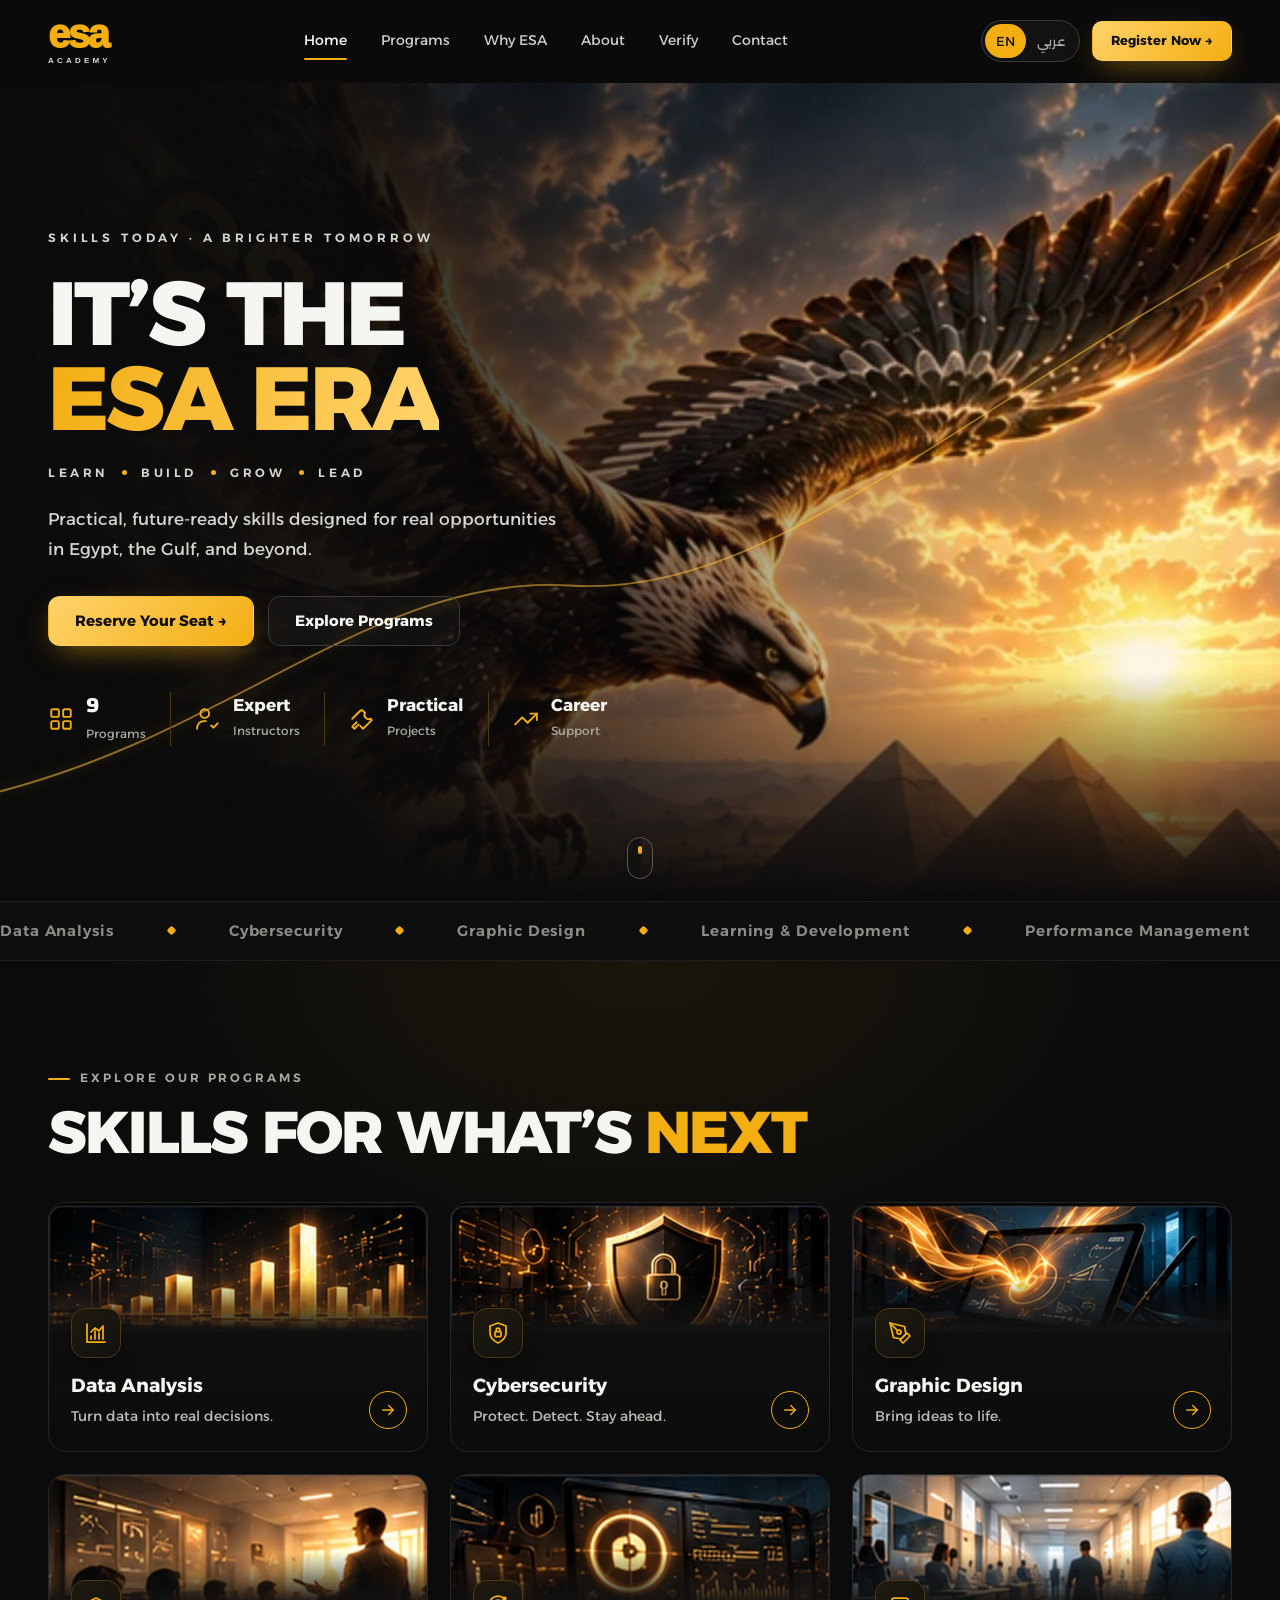
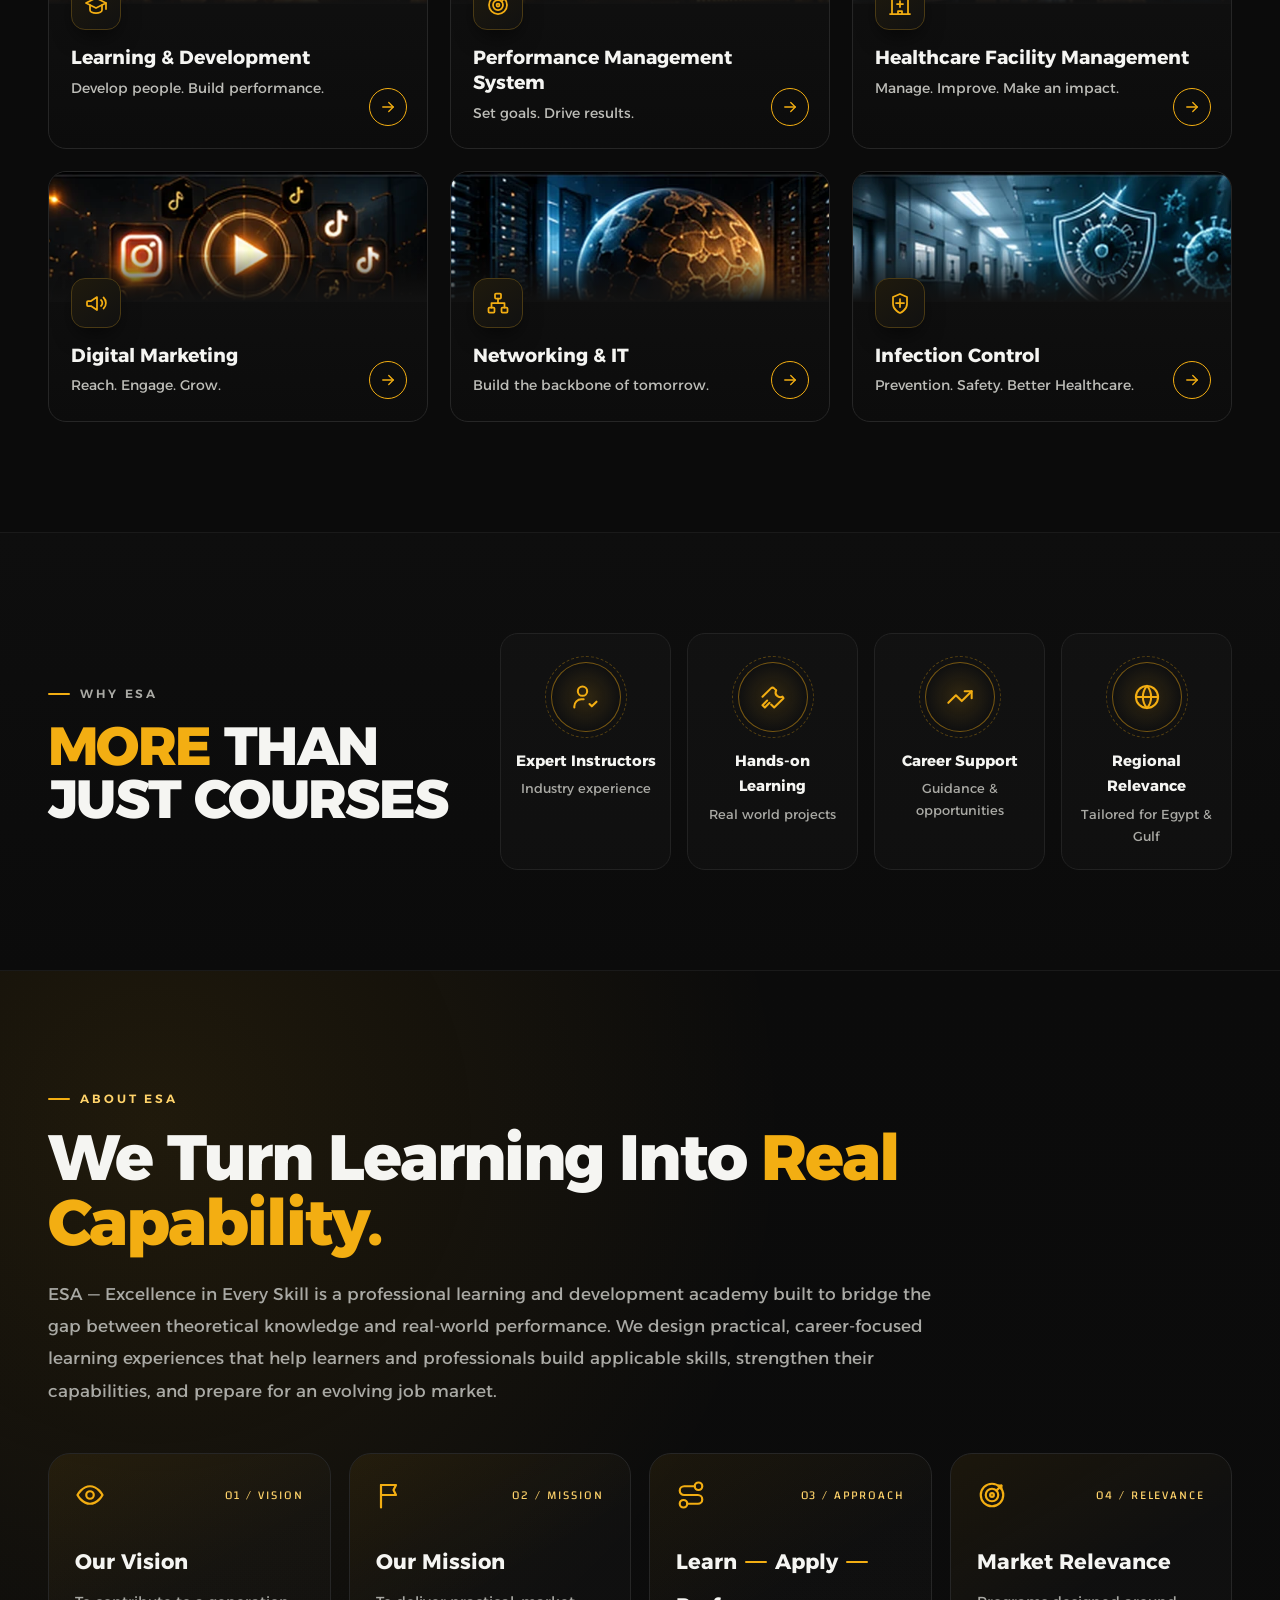
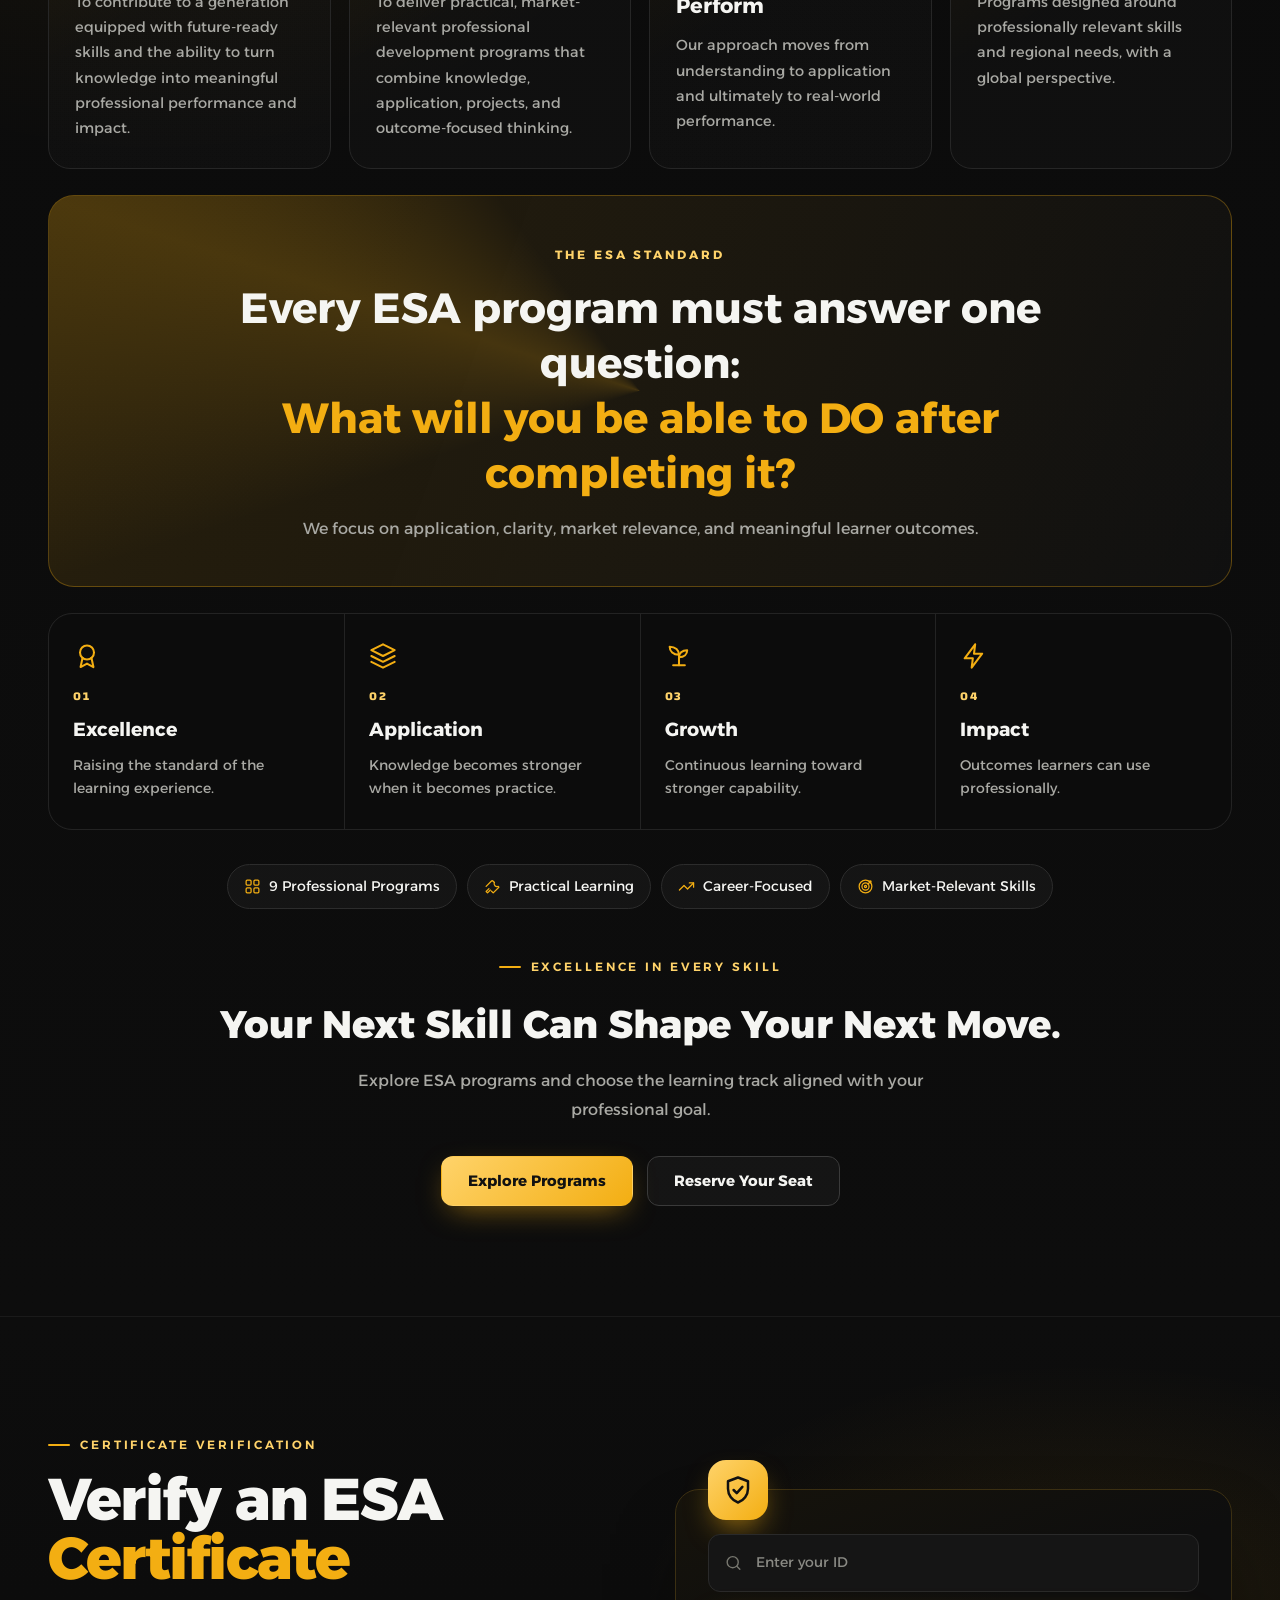
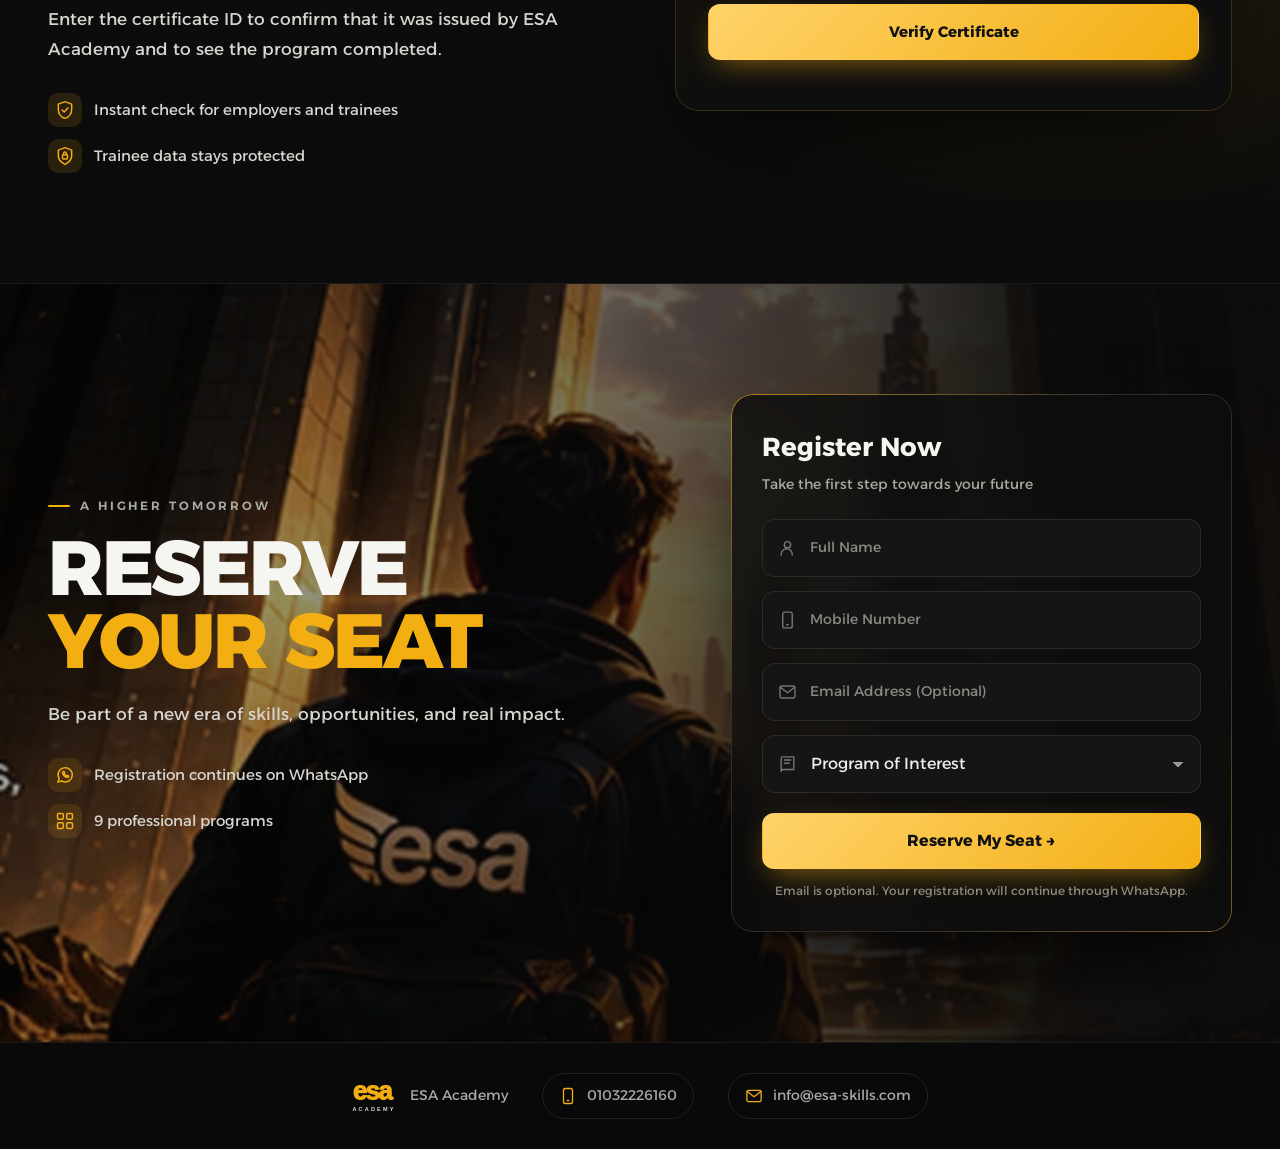
==== commit 46131f4a: "Add certificate verification section (encrypted per-ID records) and builder tool Co-Authored-By: Cla" ====
--- a/index.html
+++ b/index.html
@@ -47,13 +47,17 @@
   <symbol id="i-plus" viewBox="0 0 24 24"><path d="M12 5v14"/><path d="M5 12h14"/></symbol>
   <symbol id="i-check" viewBox="0 0 24 24"><path d="m5 12.5 4.5 4.5L19 7.5"/></symbol>
   <symbol id="i-close" viewBox="0 0 24 24"><path d="M6 6l12 12"/><path d="M18 6 6 18"/></symbol>
+  <symbol id="i-badge" viewBox="0 0 24 24"><path d="M12 2 4 5v6c0 5 3.4 9.4 8 11 4.6-1.6 8-6 8-11V5l-8-3Z"/><path d="m8.5 12 2.5 2.5 4.5-5"/></symbol>
+  <symbol id="i-search" viewBox="0 0 24 24"><circle cx="11" cy="11" r="7"/><path d="m20 20-3.5-3.5"/></symbol>
+  <symbol id="i-alert" viewBox="0 0 24 24"><circle cx="12" cy="12" r="9.5"/><path d="M12 7.5v5.5"/><path d="M12 16.5h.01"/></symbol>
+  <symbol id="i-calendar" viewBox="0 0 24 24"><rect x="3" y="4.5" width="18" height="17" rx="2"/><path d="M3 9.5h18"/><path d="M8 2.5v4"/><path d="M16 2.5v4"/></symbol>
   <symbol id="i-pin" viewBox="0 0 24 24"><path d="M12 22s7-6.2 7-12a7 7 0 0 0-14 0c0 5.8 7 12 7 12Z"/><circle cx="12" cy="10" r="2.5"/></symbol>
 </svg>
 
 <div class="progress" aria-hidden="true"><span id="progress"></span></div>
 <header class="site-header" id="siteHeader"><div class="wrap nav">
   <a class="logo" href="#top">esa<small>ACADEMY</small></a>
-  <nav class="links" aria-label="Main"><a href="#top" data-en="Home" data-ar="الرئيسية">Home</a><a href="#programs" data-en="Programs" data-ar="البرامج">Programs</a><a href="#why" data-en="Why ESA" data-ar="لماذا ESA">Why ESA</a><a href="#about" data-en="About" data-ar="عن ESA">About</a><a href="#contact" data-en="Contact" data-ar="تواصل معنا">Contact</a><span class="nav-ink" aria-hidden="true"></span></nav>
+  <nav class="links" aria-label="Main"><a href="#top" data-en="Home" data-ar="الرئيسية">Home</a><a href="#programs" data-en="Programs" data-ar="البرامج">Programs</a><a href="#why" data-en="Why ESA" data-ar="لماذا ESA">Why ESA</a><a href="#about" data-en="About" data-ar="عن ESA">About</a><a href="#verify" data-en="Verify" data-ar="التحقق">Verify</a><a href="#contact" data-en="Contact" data-ar="تواصل معنا">Contact</a><span class="nav-ink" aria-hidden="true"></span></nav>
   <div class="actions"><div class="lang" role="group" aria-label="Language"><button class="on" data-lang="en">EN</button><button data-lang="ar">عربي</button></div><a href="#register" class="btn btn-gold btn-sm" data-en="Register Now →" data-ar="سجل الآن ←">Register Now →</a></div>
 </div></header>
 
@@ -136,6 +140,25 @@
   <div class="about-cta reveal-up"><span class="kicker kicker-gold">EXCELLENCE IN EVERY SKILL</span><h3 data-en="Your Next Skill Can Shape Your Next Move." data-ar="مهارتك القادمة قد تصنع خطوتك القادمة.">Your Next Skill Can Shape Your Next Move.</h3><p data-en="Explore ESA programs and choose the learning track aligned with your professional goal." data-ar="استكشف برامج ESA واختر المسار الأقرب لهدفك المهني.">Explore ESA programs and choose the learning track aligned with your professional goal.</p><div class="hero-buttons center"><a class="btn btn-gold btn-shine" href="#programs" data-en="Explore Programs" data-ar="استكشف البرامج">Explore Programs</a><a class="btn btn-ghost" href="#register" data-en="Reserve Your Seat" data-ar="احجز مقعدك">Reserve Your Seat</a></div></div>
 </div></section>
 
+<section class="verify" id="verify">
+  <div class="wrap verify-grid">
+    <div class="verify-copy reveal-up">
+      <div class="kicker kicker-gold" data-en="CERTIFICATE VERIFICATION" data-ar="التحقق من الشهادات">CERTIFICATE VERIFICATION</div>
+      <h2 class="section-title" data-en="Verify an ESA <span class='gold'>Certificate</span>" data-ar="تحقّق من <span class='gold'>شهادة ESA</span>">Verify an ESA <span class="gold">Certificate</span></h2>
+      <p class="lead" data-en="Enter the certificate ID to confirm that it was issued by ESA Academy and to see the program completed." data-ar="أدخل رقم الشهادة (ID) للتأكد من أنها صادرة من ESA Academy ومعرفة البرنامج الذي اجتازه المتدرب.">Enter the certificate ID to confirm that it was issued by ESA Academy and to see the program completed.</p>
+      <ul class="reg-points"><li><svg class="ico"><use href="#i-badge"/></svg><span data-en="Instant check for employers and trainees" data-ar="تحقق فوري لجهات العمل والمتدربين">Instant check for employers and trainees</span></li><li><svg class="ico"><use href="#i-shield"/></svg><span data-en="Trainee data stays protected" data-ar="بيانات المتدربين محمية">Trainee data stays protected</span></li></ul>
+    </div>
+    <div class="verify-card reveal-up">
+      <span class="verify-seal" aria-hidden="true"><svg class="ico"><use href="#i-badge"/></svg></span>
+      <form id="verifyForm" class="verify-form" autocomplete="off" novalidate>
+        <label class="field"><svg class="ico"><use href="#i-search"/></svg><input id="certId" placeholder=" " spellcheck="false" autocapitalize="characters" dir="ltr"><span data-en="Enter your ID" data-ar="أدخل رقم الـ ID">Enter your ID</span></label>
+        <button class="btn btn-gold btn-shine" type="submit" id="verifyBtn"><span data-en="Verify Certificate" data-ar="تحقق من الشهادة">Verify Certificate</span></button>
+      </form>
+      <div id="verifyResult" class="verify-result" aria-live="polite"></div>
+    </div>
+  </div>
+</section>
+
 <section class="register" id="register">
   <div class="register-bg" aria-hidden="true"></div>
   <div class="wrap register-grid">
--- a/esa.css
+++ b/esa.css
@@ -303,3 +303,37 @@
   *,*:before,*:after{animation:none!important;transition:none!important}
   .ticker-track{transform:none}
 }
+
+/* Certificate verification */
+.verify{padding:110px 0;border-top:1px solid #1a1a1a;background:radial-gradient(ellipse 50% 60% at 85% 50%,rgba(243,174,18,.09),transparent 70%),linear-gradient(180deg,#0d0d0d,var(--ink))}
+[dir=rtl] .verify{background:radial-gradient(ellipse 50% 60% at 15% 50%,rgba(243,174,18,.09),transparent 70%),linear-gradient(180deg,#0d0d0d,var(--ink))}
+.verify-grid{display:grid;grid-template-columns:1fr 1fr;gap:70px;align-items:center}
+.verify-copy .lead{margin-top:18px}
+.verify-card{position:relative;padding:44px 32px 32px;border-radius:24px;background:linear-gradient(160deg,#16130b,#0e0e0e 55%);border:1px solid #3b2f12;box-shadow:0 40px 90px -35px rgba(0,0,0,.9)}
+.verify-seal{position:absolute;top:-30px;inset-inline-start:32px;width:60px;height:60px;border-radius:18px;display:grid;place-items:center;background:linear-gradient(135deg,var(--gold-2),var(--gold));color:#111;box-shadow:0 14px 30px -10px rgba(243,174,18,.7)}
+.verify-seal .ico{width:30px;height:30px;stroke-width:2}
+.verify-form{display:grid;gap:12px}
+.verify-form .field{margin:0}
+.verify-form input{font-family:var(--num);font-size:18px;letter-spacing:.06em;text-transform:uppercase}
+.verify-form .btn{height:56px}
+.verify-result{margin-top:18px;min-height:0}
+.vr{display:flex;gap:16px;padding:20px;border-radius:16px;border:1px solid;animation:vrIn .55s var(--ease) both}
+@keyframes vrIn{from{opacity:0;transform:translateY(12px) scale(.98)}}
+.vr .vr-ico{flex-shrink:0;width:46px;height:46px;border-radius:50%;display:grid;place-items:center}
+.vr .vr-ico .ico{width:24px;height:24px;stroke-width:2}
+.vr h4{margin:0 0 4px;font-size:18px;font-weight:700}
+.vr p{margin:0;color:var(--soft);font-size:14px}
+.vr dl{display:grid;grid-template-columns:auto 1fr;gap:6px 14px;margin:12px 0 0;font-size:14px}
+.vr dt{color:var(--muted)}
+.vr dd{margin:0;font-weight:600;color:var(--white)}
+.vr-ok{border-color:rgba(243,174,18,.55);background:linear-gradient(135deg,rgba(243,174,18,.14),rgba(243,174,18,.03))}
+.vr-ok .vr-ico{background:var(--gold);color:#111;box-shadow:0 0 0 6px rgba(243,174,18,.15)}
+.vr-ok .vr-ico use{stroke-dasharray:40;stroke-dashoffset:40;animation:vrDraw .7s var(--ease) .2s forwards}
+@keyframes vrDraw{to{stroke-dashoffset:0}}
+.vr-ok h4{color:var(--gold-2)}
+.vr-bad{border-color:rgba(224,90,74,.5);background:rgba(224,90,74,.07)}
+.vr-bad .vr-ico{background:rgba(224,90,74,.15);color:#ef7b6c}
+.vr-wait{border-color:#2a2a2a;background:#121212;align-items:center}
+.spinner{width:22px;height:22px;border-radius:50%;border:2.5px solid #333;border-top-color:var(--gold);animation:spin .8s linear infinite}
+@media(max-width:850px){.verify-grid{grid-template-columns:1fr;gap:56px}}
+@media(max-width:600px){.verify{padding:72px 0}.verify-card{padding:40px 20px 22px}}
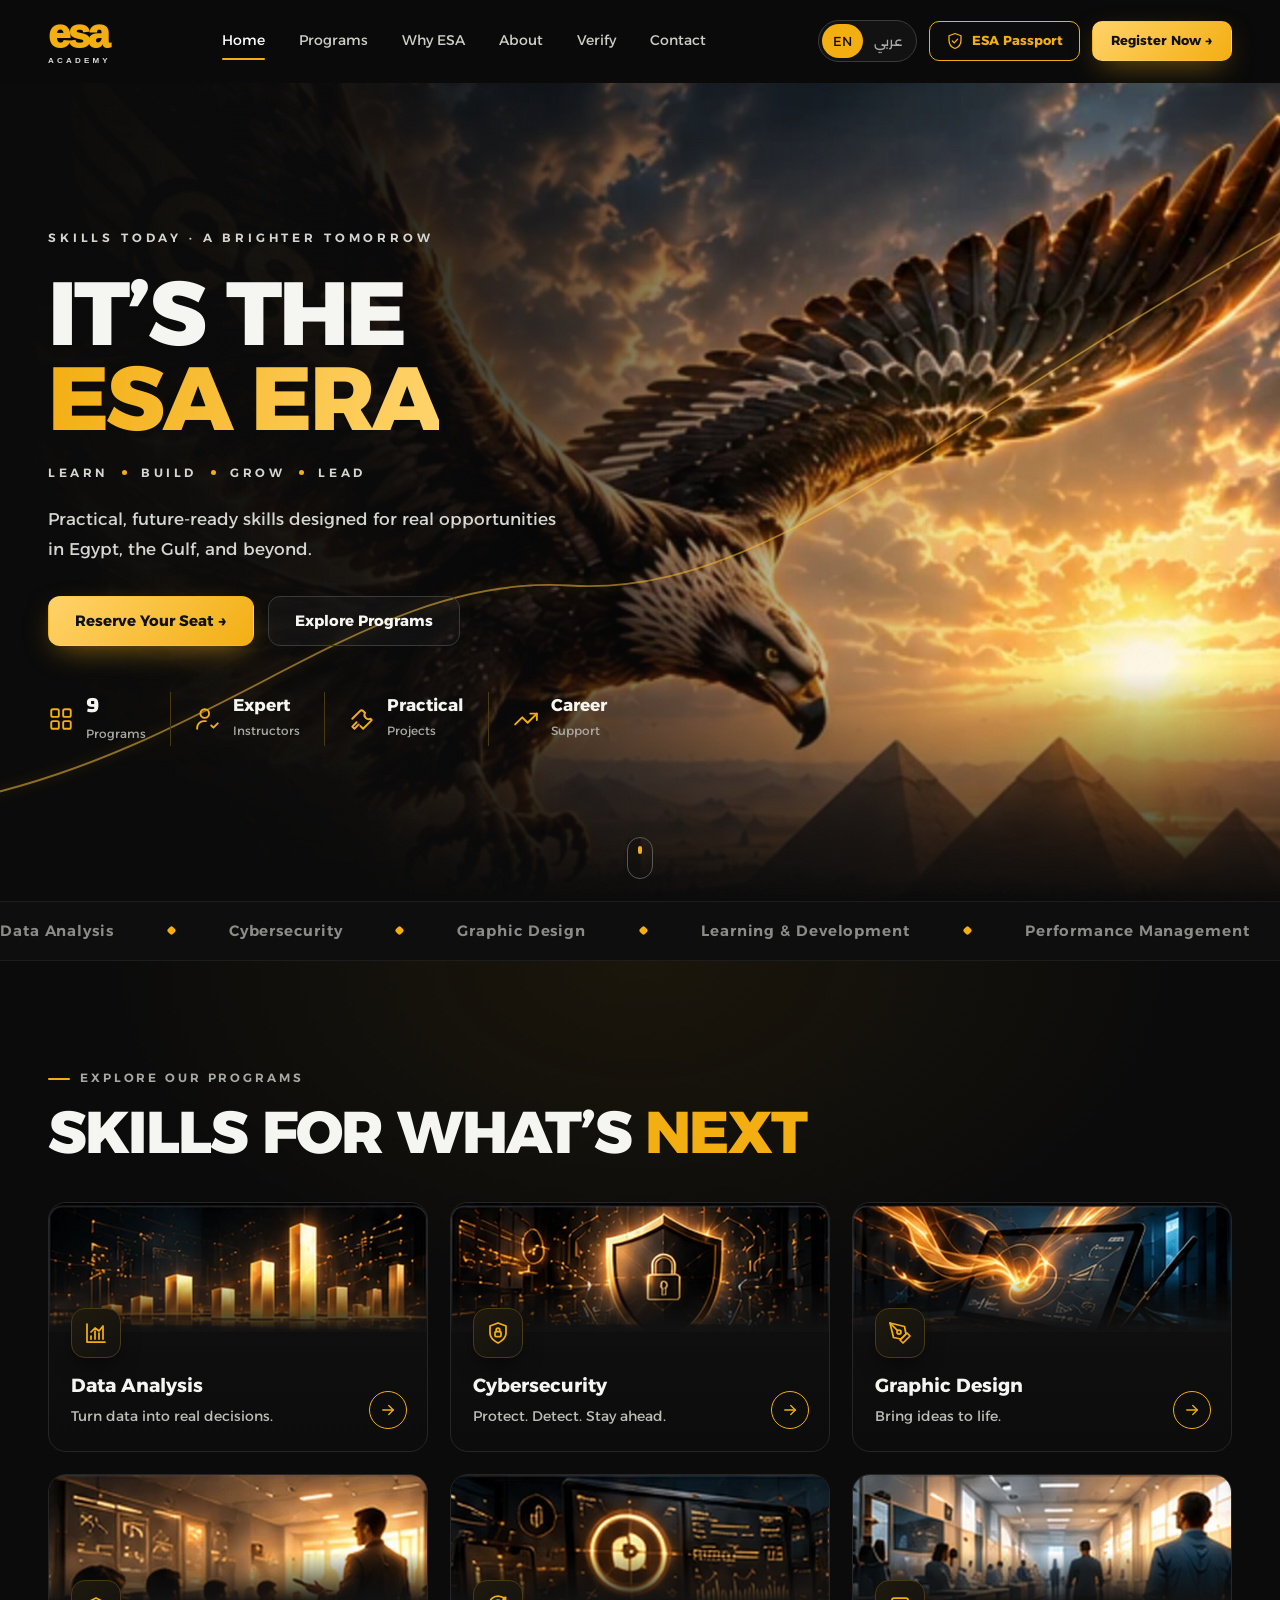
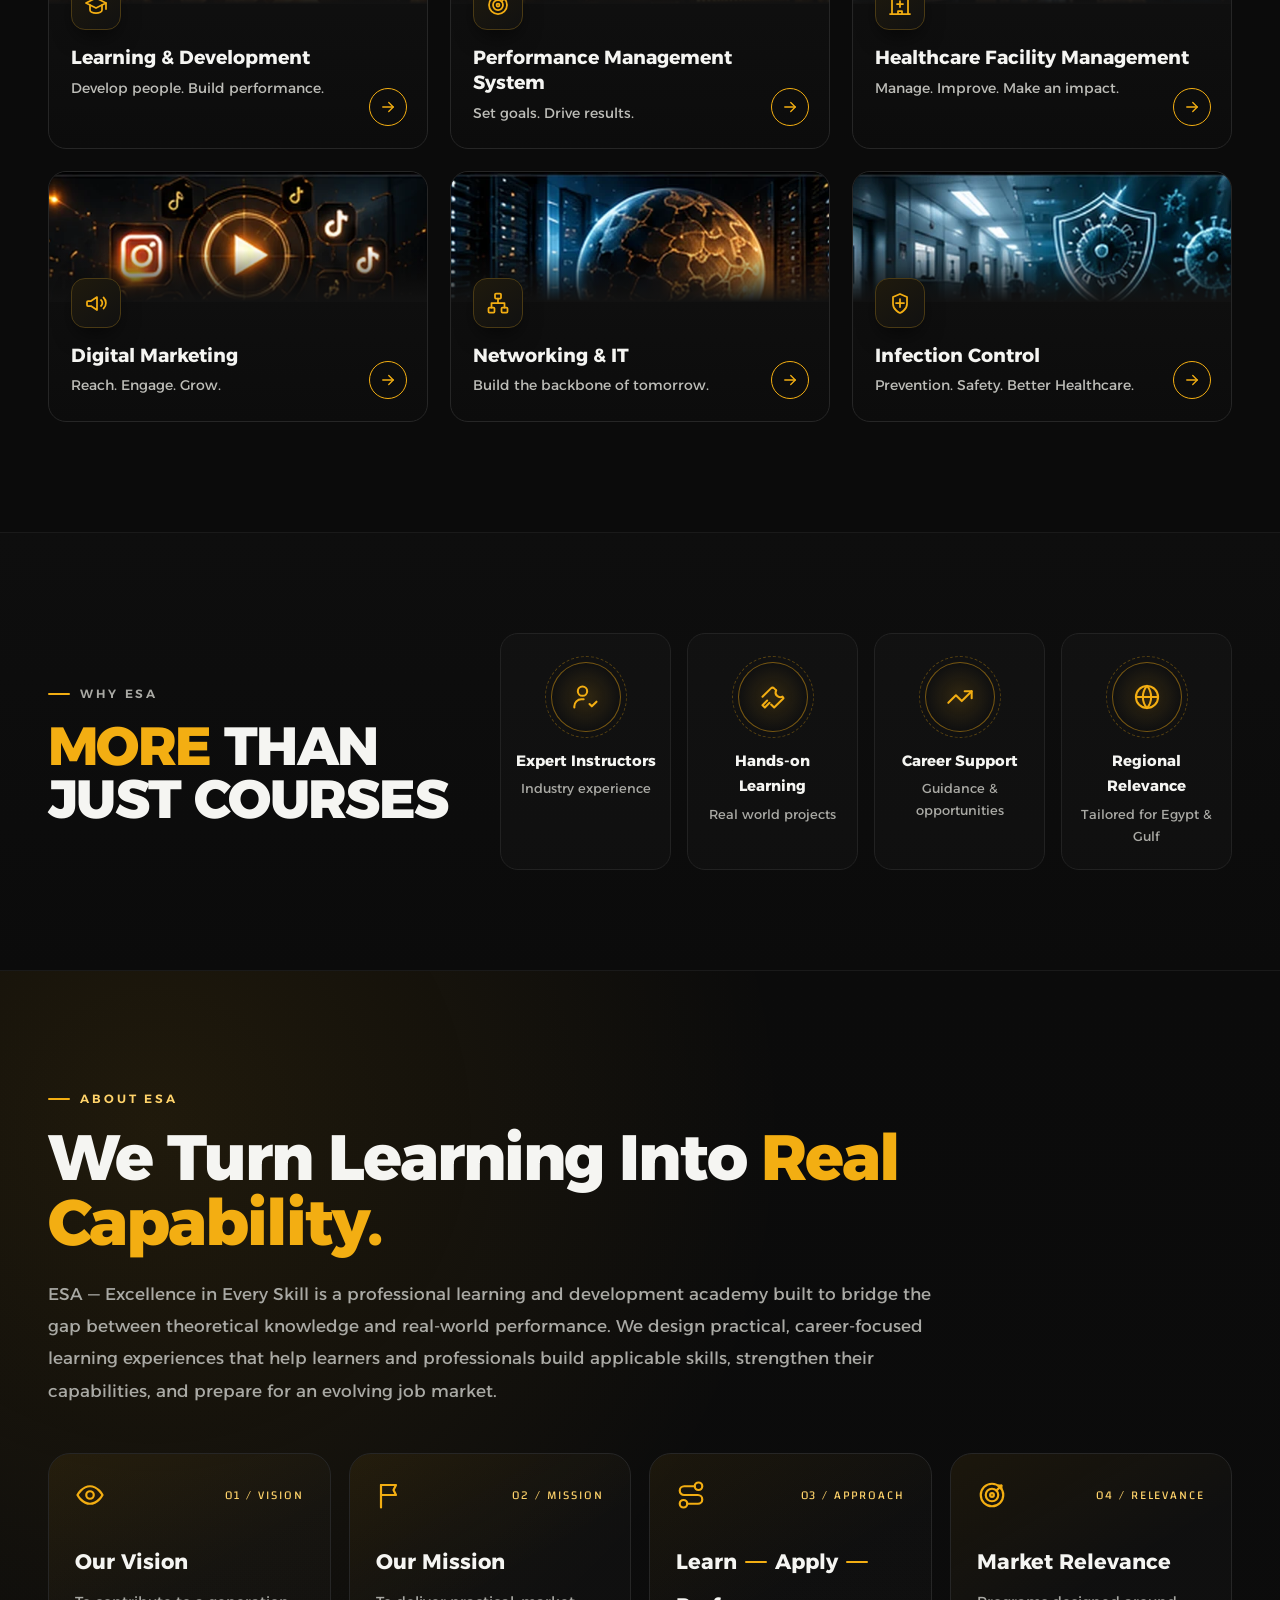
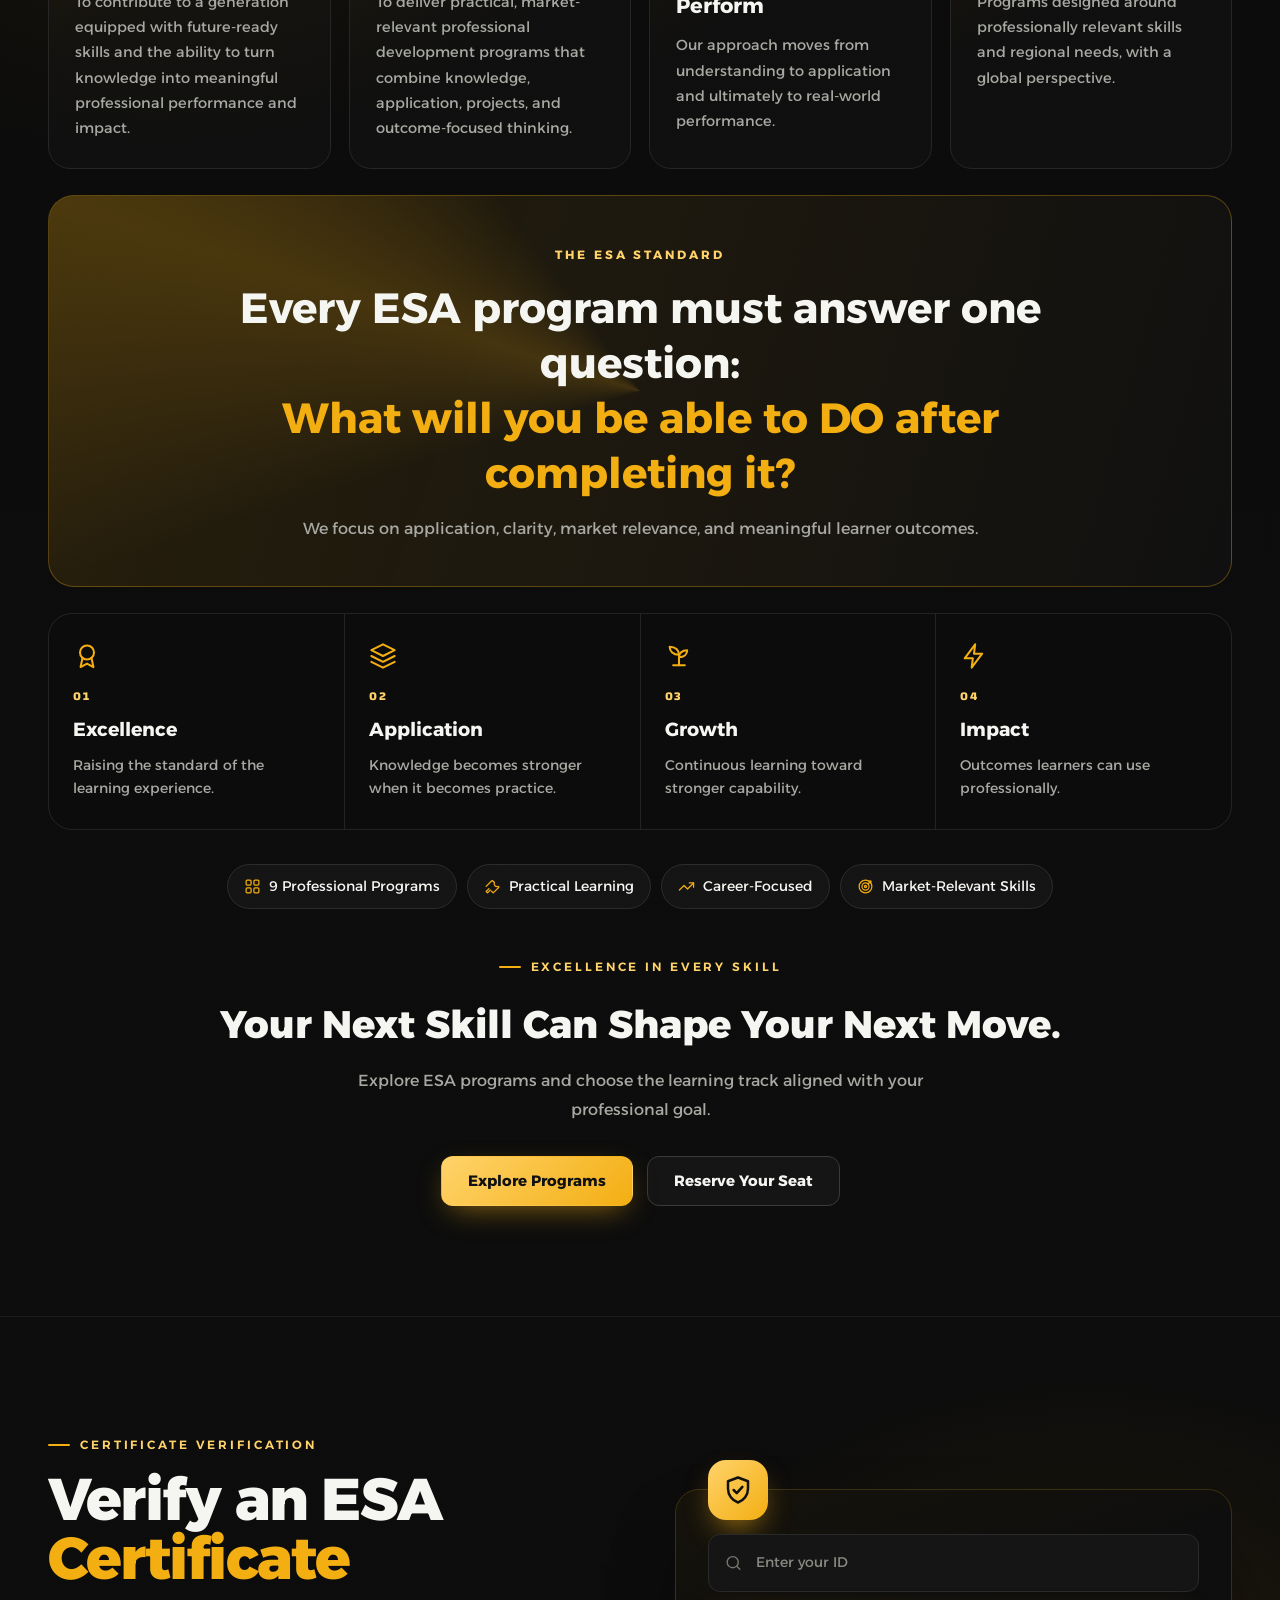
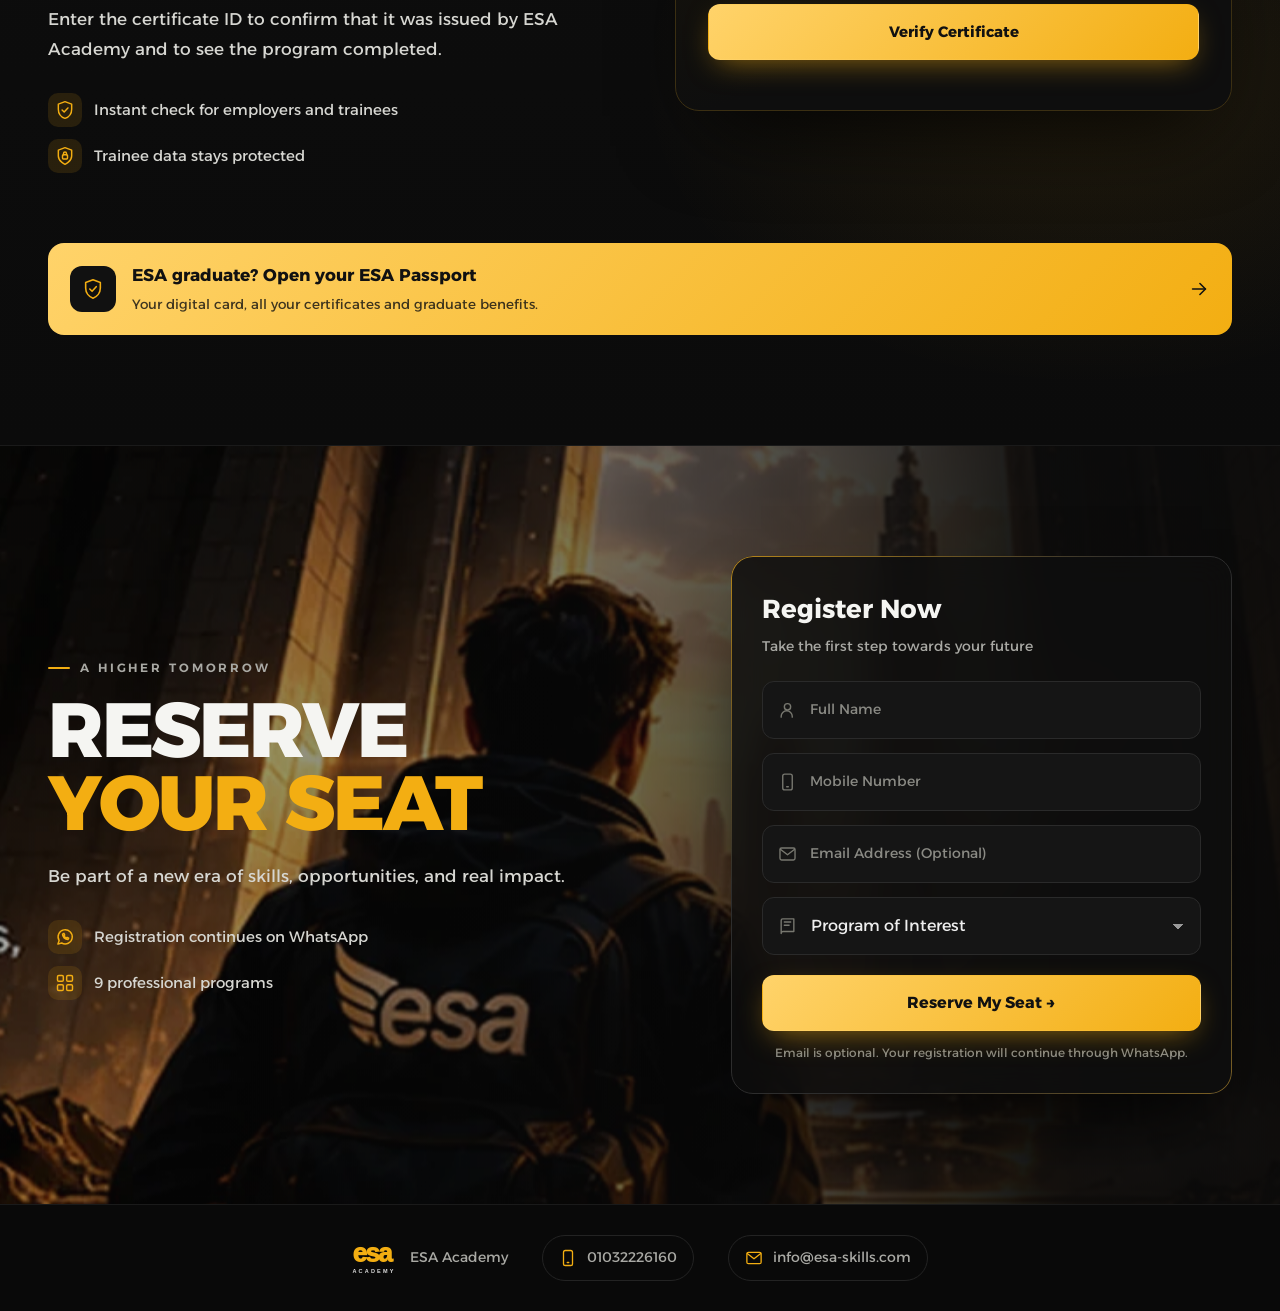
==== commit eec2807e: "Add ESA Passport portal with Google Sheets back end - passport/: bilingual graduate passport page (d" ====
--- a/index.html
+++ b/index.html
@@ -9,7 +9,7 @@
 <link rel="preconnect" href="https://fonts.googleapis.com"><link rel="preconnect" href="https://fonts.gstatic.com" crossorigin>
 <link rel="stylesheet" href="https://fonts.googleapis.com/css2?family=Alexandria:wght@300;400;500;600;700;800&family=Changa:wght@500;600;700&display=swap">
 <link rel="preload" as="image" href="hero-eagle.webp">
-<link rel="stylesheet" href="esa.css">
+<link rel="stylesheet" href="esa.css?v=5">
 </head>
 <body>
 <svg width="0" height="0" style="position:absolute" aria-hidden="true">
@@ -58,7 +58,7 @@
 <header class="site-header" id="siteHeader"><div class="wrap nav">
   <a class="logo" href="#top">esa<small>ACADEMY</small></a>
   <nav class="links" aria-label="Main"><a href="#top" data-en="Home" data-ar="الرئيسية">Home</a><a href="#programs" data-en="Programs" data-ar="البرامج">Programs</a><a href="#why" data-en="Why ESA" data-ar="لماذا ESA">Why ESA</a><a href="#about" data-en="About" data-ar="عن ESA">About</a><a href="#verify" data-en="Verify" data-ar="التحقق">Verify</a><a href="#contact" data-en="Contact" data-ar="تواصل معنا">Contact</a><span class="nav-ink" aria-hidden="true"></span></nav>
-  <div class="actions"><div class="lang" role="group" aria-label="Language"><button class="on" data-lang="en">EN</button><button data-lang="ar">عربي</button></div><a href="#register" class="btn btn-gold btn-sm" data-en="Register Now →" data-ar="سجل الآن ←">Register Now →</a></div>
+  <div class="actions"><div class="lang" role="group" aria-label="Language"><button class="on" data-lang="en">EN</button><button data-lang="ar">عربي</button></div><a href="passport/" class="btn btn-passport" aria-label="ESA Passport"><svg class="ico"><use href="#i-badge"/></svg><span>ESA Passport</span></a><a href="#register" class="btn btn-gold btn-sm" data-en="Register Now →" data-ar="سجل الآن ←">Register Now →</a></div>
 </div></header>
 
 <main id="top">
@@ -148,6 +148,7 @@
       <p class="lead" data-en="Enter the certificate ID to confirm that it was issued by ESA Academy and to see the program completed." data-ar="أدخل رقم الشهادة (ID) للتأكد من أنها صادرة من ESA Academy ومعرفة البرنامج الذي اجتازه المتدرب.">Enter the certificate ID to confirm that it was issued by ESA Academy and to see the program completed.</p>
       <ul class="reg-points"><li><svg class="ico"><use href="#i-badge"/></svg><span data-en="Instant check for employers and trainees" data-ar="تحقق فوري لجهات العمل والمتدربين">Instant check for employers and trainees</span></li><li><svg class="ico"><use href="#i-shield"/></svg><span data-en="Trainee data stays protected" data-ar="بيانات المتدربين محمية">Trainee data stays protected</span></li></ul>
     </div>
+    <a class="passport-teaser" href="passport/"><span class="pt-ico"><svg class="ico"><use href="#i-badge"/></svg></span><span><b data-en="ESA graduate? Open your ESA Passport" data-ar="خريج ESA؟ افتح ESA Passport">ESA graduate? Open your ESA Passport</b><small data-en="Your digital card, all your certificates and graduate benefits." data-ar="بطاقتك الرقمية وكل شهاداتك ومزايا الخريجين.">Your digital card, all your certificates and graduate benefits.</small></span><svg class="ico pt-arr"><use href="#i-arrow"/></svg></a>
     <div class="verify-card reveal-up">
       <span class="verify-seal" aria-hidden="true"><svg class="ico"><use href="#i-badge"/></svg></span>
       <form id="verifyForm" class="verify-form" autocomplete="off" novalidate>
@@ -199,5 +200,5 @@
 "Infection Control":{ar:"مكافحة العدوى",img:"infection-control.webp",intro:["Develop practical infection-prevention thinking for safer healthcare environments.","طوّر فهمًا عمليًا للوقاية من العدوى لبناء بيئات رعاية صحية أكثر أمانًا."],learn:[["Chain of infection and transmission","Standard precautions and hand hygiene","PPE and environmental controls","Surveillance and prevention practices"],["سلسلة العدوى وطرق الانتقال","الاحتياطات القياسية ونظافة اليدين","معدات الوقاية وضبط البيئة","الترصد وممارسات الوقاية"]],benefit:[["Reduce preventable infection risks","Strengthen patient and staff safety","Apply consistent prevention practices"],["تقليل مخاطر العدوى الممكن منعها","تعزيز سلامة المرضى والعاملين","تطبيق ممارسات وقاية متسقة"]],career:[["Useful across clinical and healthcare quality roles","Supports infection-prevention responsibilities","Builds safety-focused healthcare practice"],["مفيد للوظائف السريرية والجودة الصحية","يدعم مسؤوليات الوقاية من العدوى","يبني ممارسة صحية تركز على السلامة"]],market:[["Patient safety, accreditation and healthcare quality keep infection prevention a core capability across health systems."],["سلامة المرضى والاعتماد وجودة الرعاية تجعل مكافحة العدوى مهارة أساسية داخل الأنظمة الصحية."]]}
 };
 </script>
-<script src="esa.js"></script>
+<script src="esa.js?v=5"></script>
 </body></html>
--- a/esa.css
+++ b/esa.css
@@ -274,9 +274,9 @@
 @media(max-width:850px){
   .links{display:none}.nav{gap:12px}.actions{margin-inline-start:auto}
   .hero{min-height:0;max-height:none;align-items:flex-end}
-  .hero-art,.js .hero-art,.js .loaded .hero-art,[dir=rtl] .hero-art{inset:0 0 auto 0;width:100%;height:auto;aspect-ratio:624/460;background-size:cover;background-position:center;transform:none;translate:none!important}
-  .hero-media:after,[dir=rtl] .hero-media:after{background:linear-gradient(180deg,rgba(11,11,11,0) 0,rgba(11,11,11,0) calc(73vw - 120px),var(--ink) calc(73vw + 10px))}
-  .hero-inner{padding:calc(73vw - 20px) 0 70px;max-width:100%}
+  .hero-art,.js .hero-art,.js .loaded .hero-art,[dir=rtl] .hero-art{inset:0 0 auto 0;width:100%;height:auto;aspect-ratio:1.47;background-size:109% auto;background-position:100% 0;transform:none;translate:none!important}
+  .hero-media:after,[dir=rtl] .hero-media:after{background:linear-gradient(180deg,rgba(11,11,11,0) 0,rgba(11,11,11,0) calc(68vw - 90px),var(--ink) calc(68vw + 4px))}
+  .hero-inner{padding:calc(68vw + 6px) 0 70px;max-width:100%}
   .flight{display:none}
   .stats{grid-template-columns:repeat(2,auto);gap:20px 26px}
   .stat,.stat:first-child{padding:0;border:0}
@@ -337,3 +337,21 @@
 .spinner{width:22px;height:22px;border-radius:50%;border:2.5px solid #333;border-top-color:var(--gold);animation:spin .8s linear infinite}
 @media(max-width:850px){.verify-grid{grid-template-columns:1fr;gap:56px}}
 @media(max-width:600px){.verify{padding:72px 0}.verify-card{padding:40px 20px 22px}}
+
+.verify-card.spot{animation:spot 1.6s var(--ease) .2s 2}
+@keyframes spot{50%{box-shadow:0 0 0 6px rgba(243,174,18,.35),0 40px 90px -35px rgba(0,0,0,.9)}}
+
+/* ESA Passport entry points */
+.btn-passport{padding:10px 16px;font-size:13px;border-radius:10px;background:#0b0b0b;color:var(--gold);border:1.5px solid var(--gold);white-space:nowrap;gap:8px}
+.btn-passport .ico{width:18px;height:18px}
+.btn-passport:hover{background:var(--gold);color:#111;transform:translateY(-2px)}
+@media(max-width:600px){.btn-passport{padding:8px 12px;font-size:12px}}
+.passport-teaser{grid-column:1/-1;order:3;display:flex;align-items:center;gap:16px;padding:18px 22px;border-radius:16px;background:linear-gradient(135deg,#ffd36a,#f3ae12);color:#111;transition:transform .35s var(--ease),box-shadow .35s var(--ease)}
+.passport-teaser:hover{transform:translateY(-3px);box-shadow:0 18px 40px -14px rgba(243,174,18,.7)}
+.passport-teaser .pt-ico{width:46px;height:46px;border-radius:12px;background:#111;color:var(--gold);display:grid;place-items:center;flex:none}
+.passport-teaser b{display:block;font-size:17px}
+.passport-teaser small{font-size:13.5px;opacity:.8}
+.passport-teaser .pt-arr{margin-inline-start:auto}
+[dir=rtl] .passport-teaser .pt-arr{transform:scaleX(-1)}
+.links a,.actions .btn{white-space:nowrap}
+@media(min-width:851px) and (max-width:1050px){.btn-passport span{display:none}.btn-passport{padding:10px 11px}.nav{gap:12px}.links{gap:0;font-size:13px}.links a{padding:9px 8px}.actions{gap:8px}}
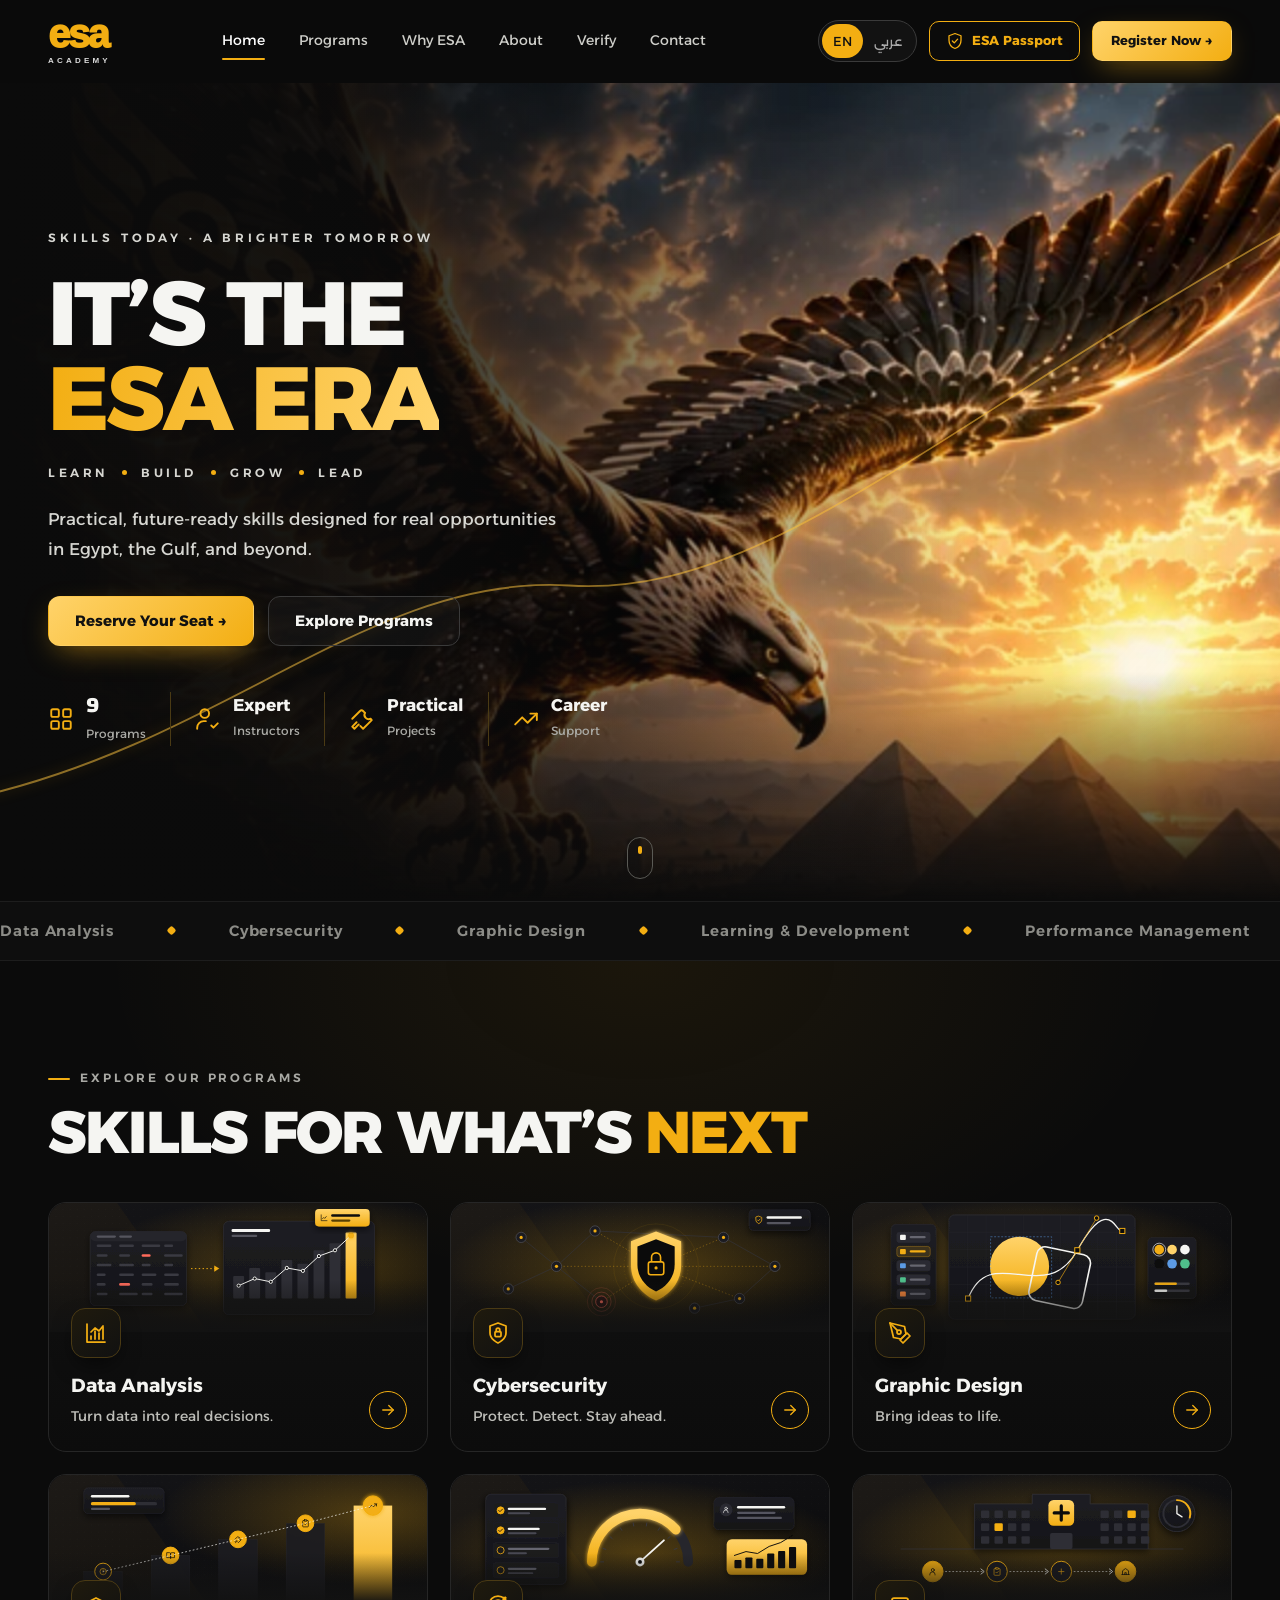
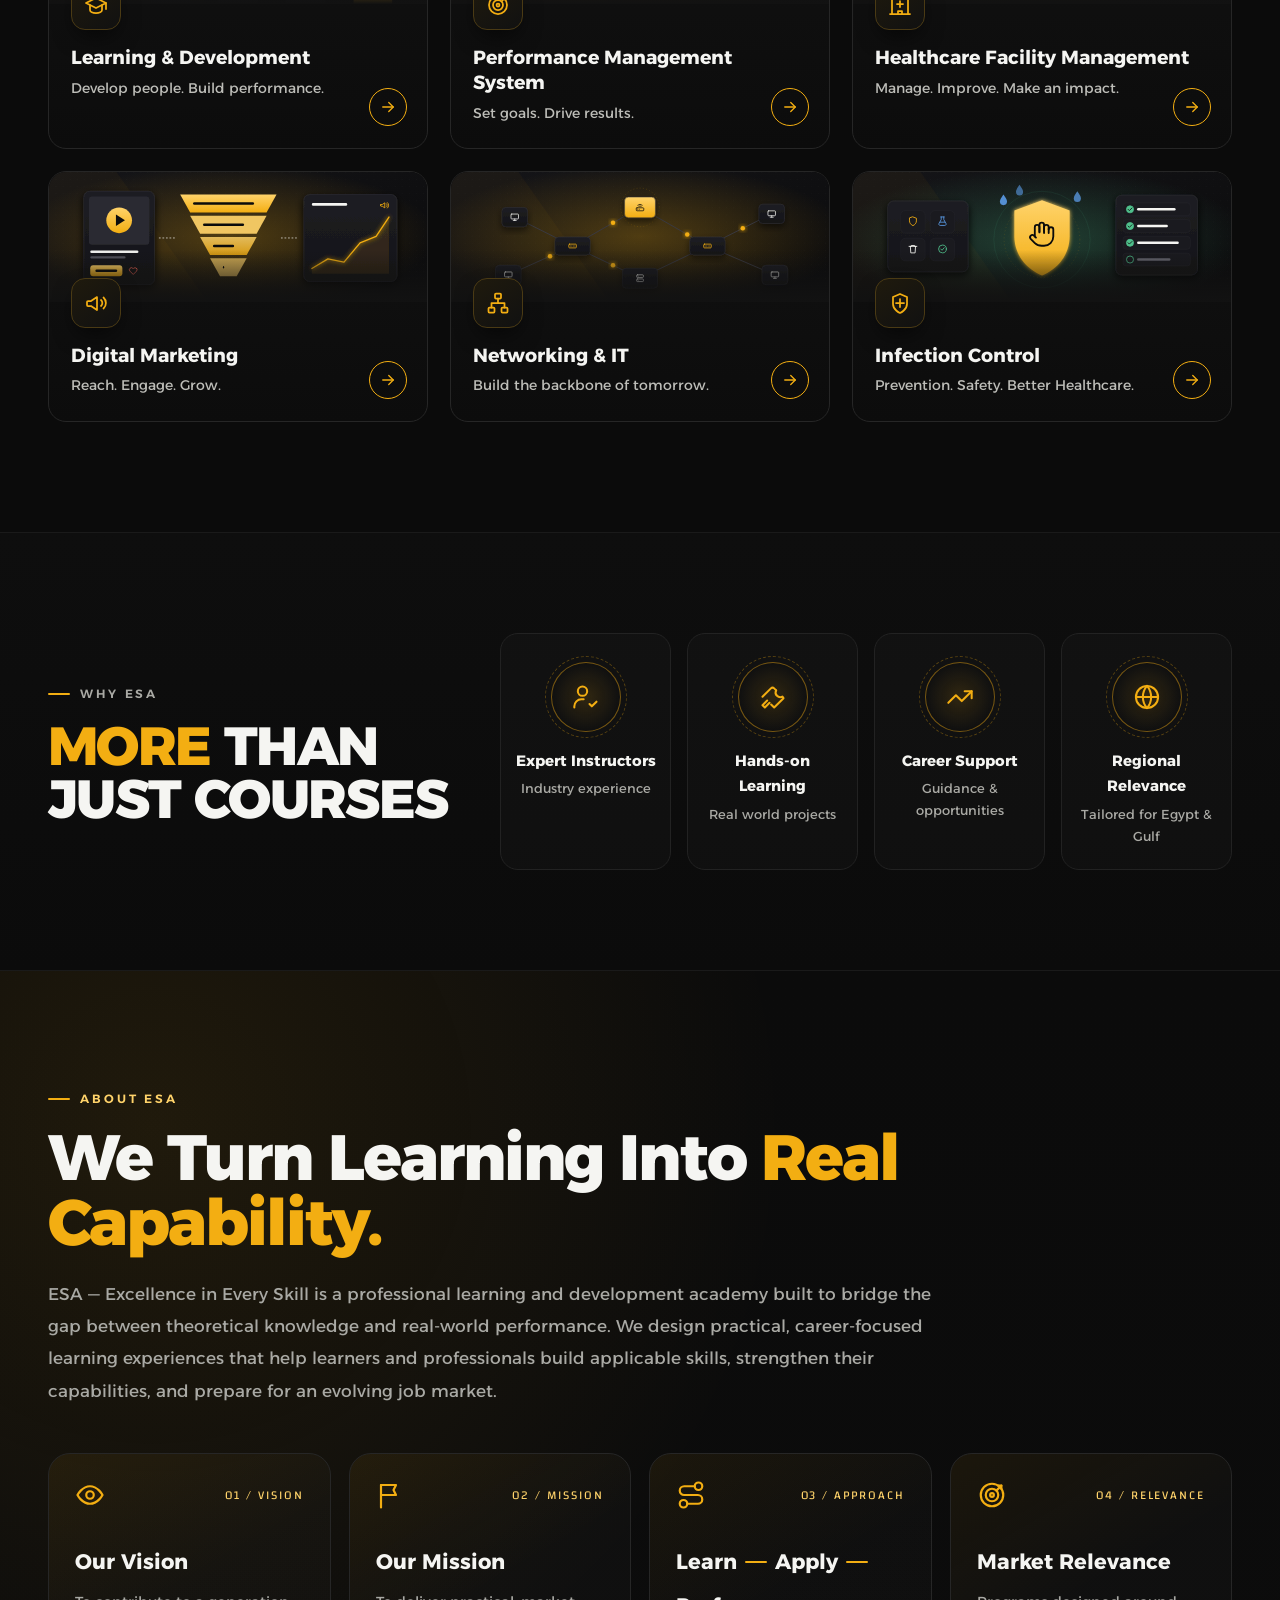
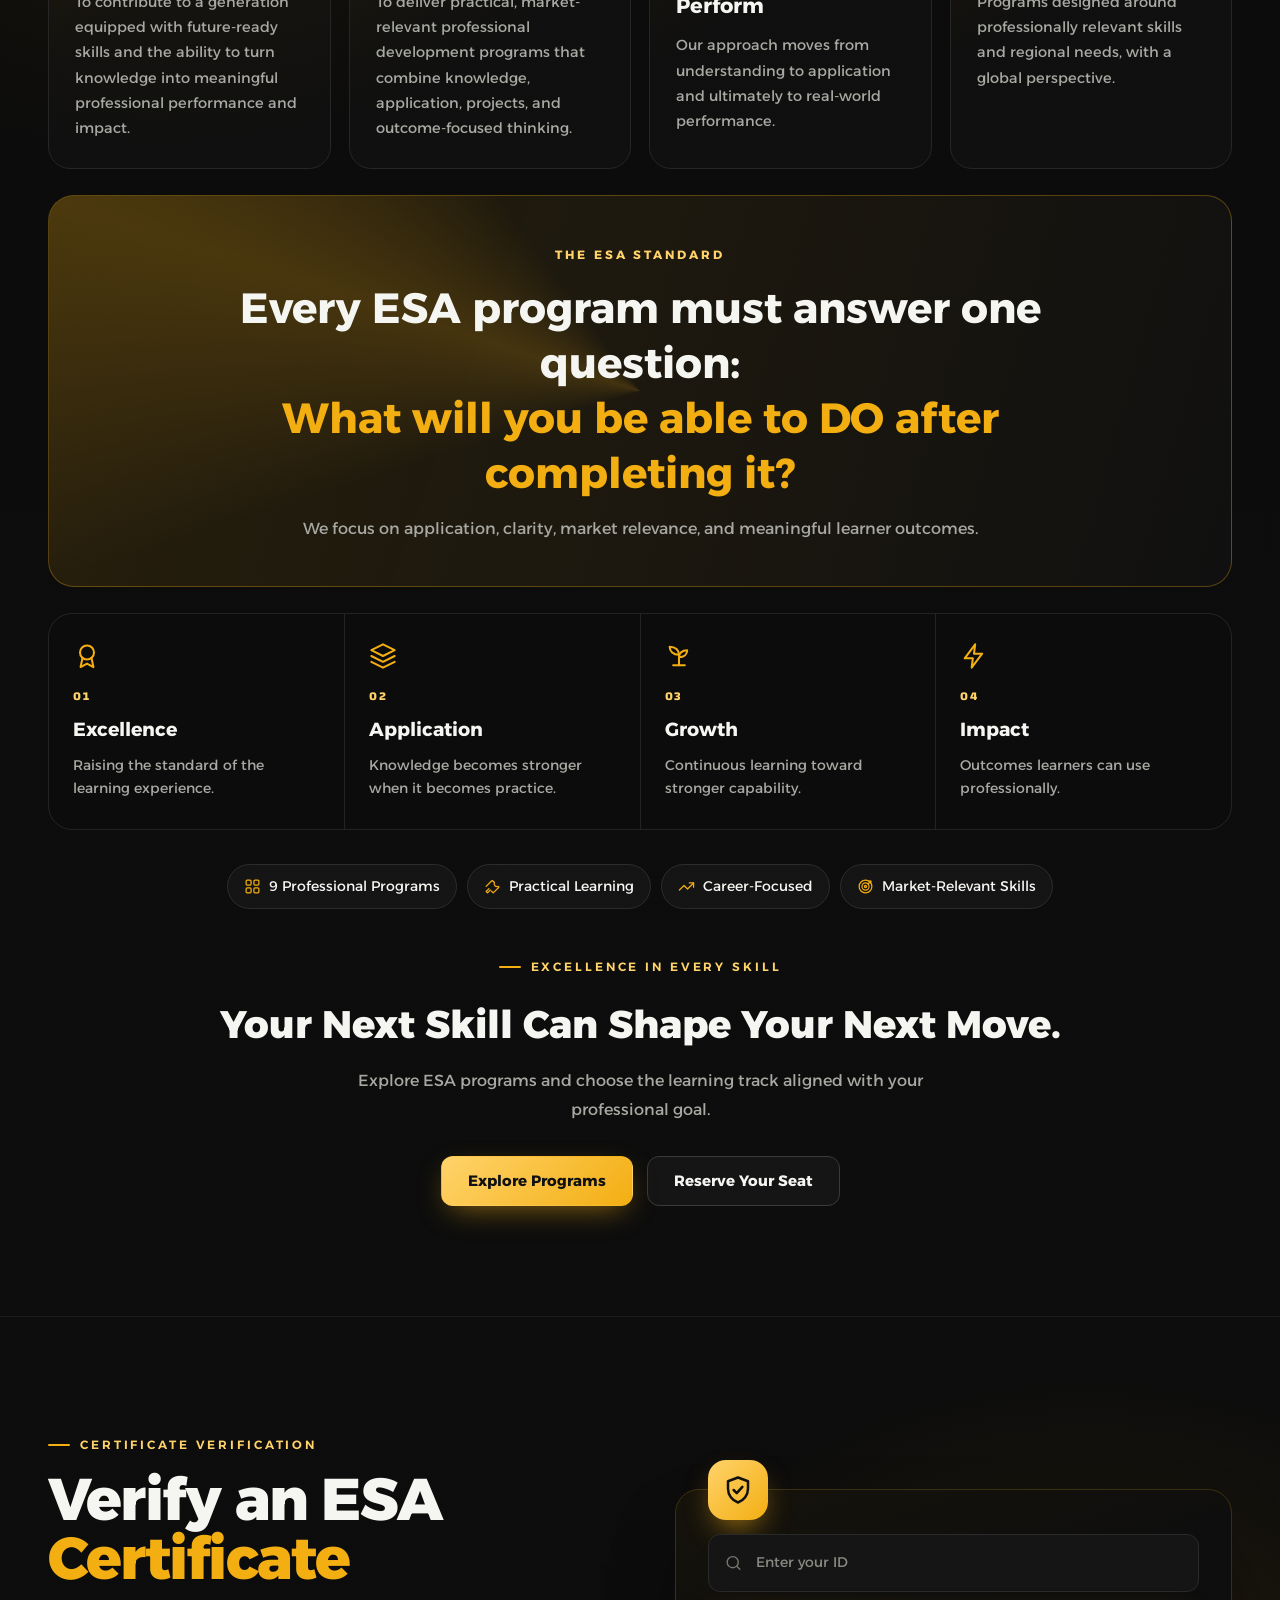
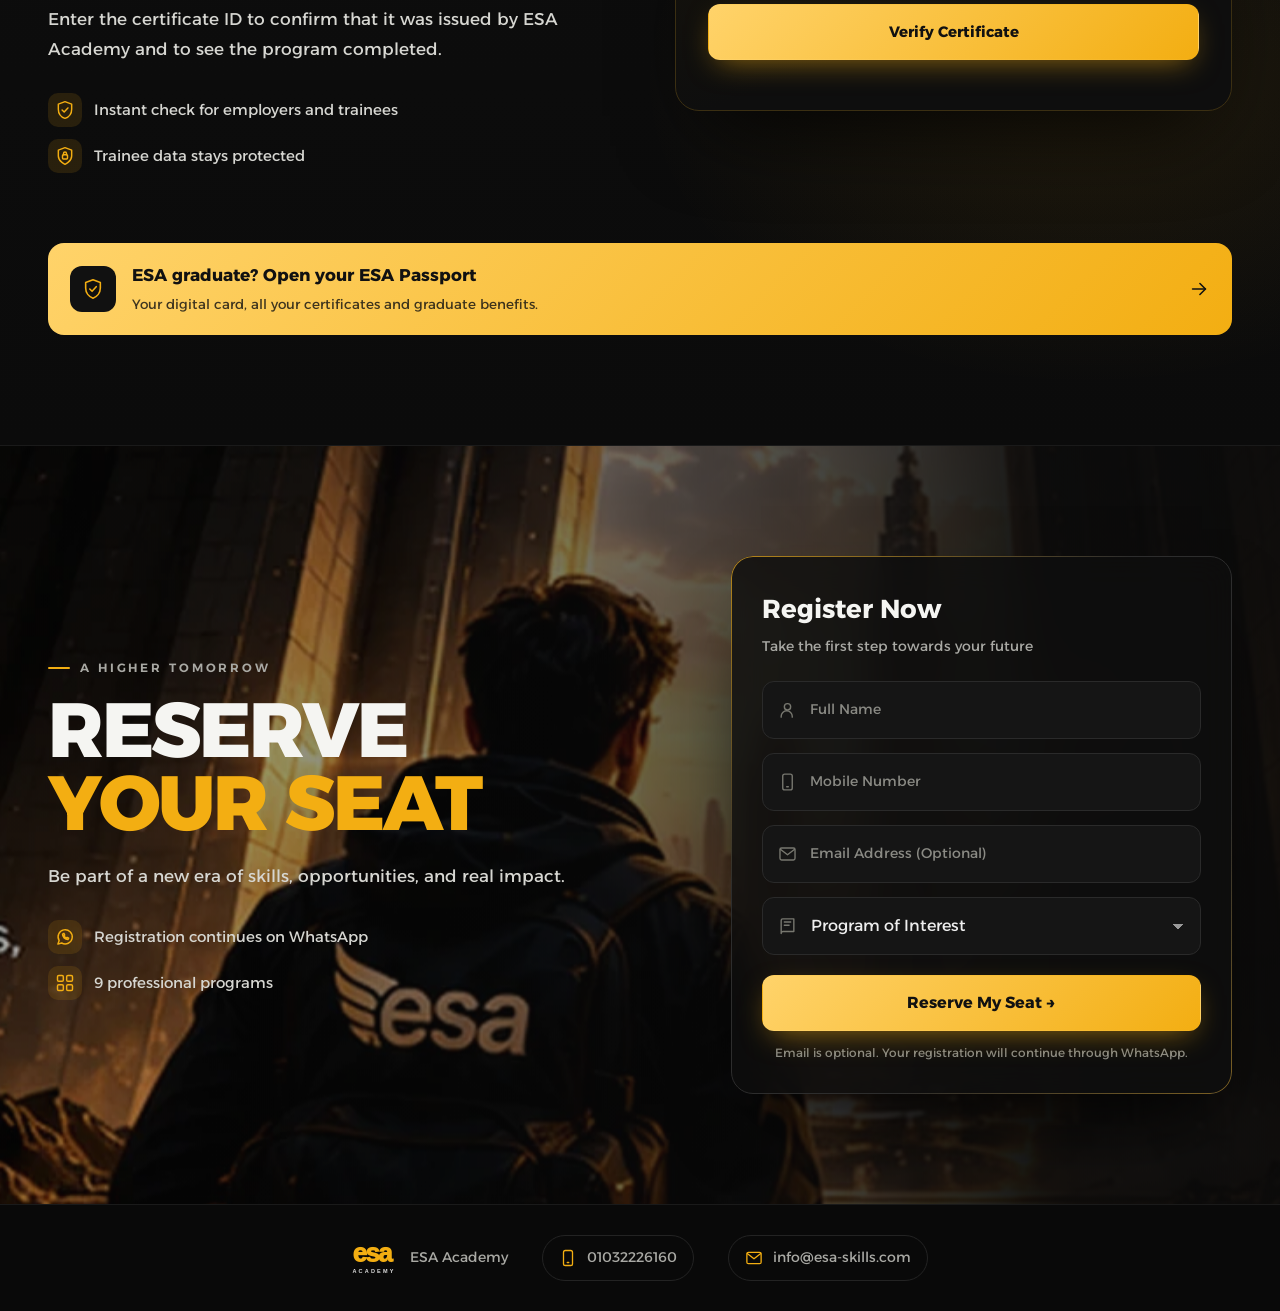
==== commit a9224501: "Replace course images with ESA-styled SVG illustrations; polish Passport - 9 crisp SVG course banner" ====
--- a/index.html
+++ b/index.html
@@ -9,7 +9,7 @@
 <link rel="preconnect" href="https://fonts.googleapis.com"><link rel="preconnect" href="https://fonts.gstatic.com" crossorigin>
 <link rel="stylesheet" href="https://fonts.googleapis.com/css2?family=Alexandria:wght@300;400;500;600;700;800&family=Changa:wght@500;600;700&display=swap">
 <link rel="preload" as="image" href="hero-eagle.webp">
-<link rel="stylesheet" href="esa.css?v=5">
+<link rel="stylesheet" href="esa.css?v=6">
 </head>
 <body>
 <svg width="0" height="0" style="position:absolute" aria-hidden="true">
@@ -92,15 +92,15 @@
   <div class="wrap">
     <div class="section-top reveal-up"><div><div class="kicker" data-en="EXPLORE OUR PROGRAMS" data-ar="استكشف برامجنا">EXPLORE OUR PROGRAMS</div><h2 class="section-title" data-en="SKILLS FOR WHAT’S <span class='gold'>NEXT</span>" data-ar="مهارات لما هو <span class='gold'>قادم</span>">SKILLS FOR WHAT’S <span class="gold">NEXT</span></h2></div></div>
     <div class="courses">
-      <article class="course" tabindex="0" role="button"><div class="course-media"><img class="course-img" src="data-analysis.webp" alt="" loading="lazy" decoding="async" width="590" height="202"></div><div class="course-body"><span class="course-icon"><svg class="ico"><use href="#i-chart"/></svg></span><h3 data-en="Data Analysis" data-ar="تحليل البيانات">Data Analysis</h3><p data-en="Turn data into real decisions." data-ar="حوّل البيانات إلى قرارات حقيقية.">Turn data into real decisions.</p></div><span class="course-more" aria-hidden="true"><svg class="ico"><use href="#i-arrow"/></svg></span></article>
-      <article class="course" tabindex="0" role="button"><div class="course-media"><img class="course-img" src="cybersecurity.webp" alt="" loading="lazy" decoding="async" width="590" height="202"></div><div class="course-body"><span class="course-icon"><svg class="ico"><use href="#i-shield"/></svg></span><h3 data-en="Cybersecurity" data-ar="الأمن السيبراني">Cybersecurity</h3><p data-en="Protect. Detect. Stay ahead." data-ar="احمِ واكتشف وابقَ في المقدمة.">Protect. Detect. Stay ahead.</p></div><span class="course-more" aria-hidden="true"><svg class="ico"><use href="#i-arrow"/></svg></span></article>
-      <article class="course" tabindex="0" role="button"><div class="course-media"><img class="course-img" src="graphic-design.webp" alt="" loading="lazy" decoding="async" width="590" height="202"></div><div class="course-body"><span class="course-icon"><svg class="ico"><use href="#i-pen"/></svg></span><h3 data-en="Graphic Design" data-ar="التصميم الجرافيكي">Graphic Design</h3><p data-en="Bring ideas to life." data-ar="حوّل الأفكار إلى واقع.">Bring ideas to life.</p></div><span class="course-more" aria-hidden="true"><svg class="ico"><use href="#i-arrow"/></svg></span></article>
-      <article class="course" tabindex="0" role="button"><div class="course-media"><img class="course-img" src="learning-development.webp" alt="" loading="lazy" decoding="async" width="590" height="202"></div><div class="course-body"><span class="course-icon"><svg class="ico"><use href="#i-learn"/></svg></span><h3 data-en="Learning & Development" data-ar="التعلم والتطوير">Learning & Development</h3><p data-en="Develop people. Build performance." data-ar="طوّر الأفراد وابنِ الأداء.">Develop people. Build performance.</p></div><span class="course-more" aria-hidden="true"><svg class="ico"><use href="#i-arrow"/></svg></span></article>
-      <article class="course" tabindex="0" role="button"><div class="course-media"><img class="course-img" src="performance-management.webp" alt="" loading="lazy" decoding="async" width="590" height="202"></div><div class="course-body"><span class="course-icon"><svg class="ico"><use href="#i-target"/></svg></span><h3 data-en="Performance Management System" data-ar="نظام إدارة الأداء">Performance Management System</h3><p data-en="Set goals. Drive results." data-ar="حدد الأهداف وحقق النتائج.">Set goals. Drive results.</p></div><span class="course-more" aria-hidden="true"><svg class="ico"><use href="#i-arrow"/></svg></span></article>
-      <article class="course" tabindex="0" role="button"><div class="course-media"><img class="course-img" src="healthcare-facilities.webp" alt="" loading="lazy" decoding="async" width="590" height="202"></div><div class="course-body"><span class="course-icon"><svg class="ico"><use href="#i-hospital"/></svg></span><h3 data-en="Healthcare Facility Management" data-ar="إدارة المنشآت الصحية">Healthcare Facility Management</h3><p data-en="Manage. Improve. Make an impact." data-ar="أدِر وطوّر واصنع أثرًا.">Manage. Improve. Make an impact.</p></div><span class="course-more" aria-hidden="true"><svg class="ico"><use href="#i-arrow"/></svg></span></article>
-      <article class="course" tabindex="0" role="button"><div class="course-media"><img class="course-img" src="digital-marketing.webp" alt="" loading="lazy" decoding="async" width="590" height="202"></div><div class="course-body"><span class="course-icon"><svg class="ico"><use href="#i-megaphone"/></svg></span><h3 data-en="Digital Marketing" data-ar="التسويق الرقمي">Digital Marketing</h3><p data-en="Reach. Engage. Grow." data-ar="تواصل وتفاعل وانمُ.">Reach. Engage. Grow.</p></div><span class="course-more" aria-hidden="true"><svg class="ico"><use href="#i-arrow"/></svg></span></article>
-      <article class="course" tabindex="0" role="button"><div class="course-media"><img class="course-img" src="networks.webp" alt="" loading="lazy" decoding="async" width="590" height="202"></div><div class="course-body"><span class="course-icon"><svg class="ico"><use href="#i-network"/></svg></span><h3 data-en="Networking & IT" data-ar="الشبكات">Networking & IT</h3><p data-en="Build the backbone of tomorrow." data-ar="ابنِ البنية التحتية للغد.">Build the backbone of tomorrow.</p></div><span class="course-more" aria-hidden="true"><svg class="ico"><use href="#i-arrow"/></svg></span></article>
-      <article class="course" tabindex="0" role="button"><div class="course-media"><img class="course-img" src="infection-control.webp" alt="" loading="lazy" decoding="async" width="590" height="202"></div><div class="course-body"><span class="course-icon"><svg class="ico"><use href="#i-sanitize"/></svg></span><h3 data-en="Infection Control" data-ar="مكافحة العدوى">Infection Control</h3><p data-en="Prevention. Safety. Better Healthcare." data-ar="وقاية وأمان ورعاية صحية أفضل.">Prevention. Safety. Better Healthcare.</p></div><span class="course-more" aria-hidden="true"><svg class="ico"><use href="#i-arrow"/></svg></span></article>
+      <article class="course" tabindex="0" role="button"><div class="course-media"><img class="course-img" src="data-analysis.svg" alt="" loading="lazy" decoding="async" width="590" height="202"></div><div class="course-body"><span class="course-icon"><svg class="ico"><use href="#i-chart"/></svg></span><h3 data-en="Data Analysis" data-ar="تحليل البيانات">Data Analysis</h3><p data-en="Turn data into real decisions." data-ar="حوّل البيانات إلى قرارات حقيقية.">Turn data into real decisions.</p></div><span class="course-more" aria-hidden="true"><svg class="ico"><use href="#i-arrow"/></svg></span></article>
+      <article class="course" tabindex="0" role="button"><div class="course-media"><img class="course-img" src="cybersecurity.svg" alt="" loading="lazy" decoding="async" width="590" height="202"></div><div class="course-body"><span class="course-icon"><svg class="ico"><use href="#i-shield"/></svg></span><h3 data-en="Cybersecurity" data-ar="الأمن السيبراني">Cybersecurity</h3><p data-en="Protect. Detect. Stay ahead." data-ar="احمِ واكتشف وابقَ في المقدمة.">Protect. Detect. Stay ahead.</p></div><span class="course-more" aria-hidden="true"><svg class="ico"><use href="#i-arrow"/></svg></span></article>
+      <article class="course" tabindex="0" role="button"><div class="course-media"><img class="course-img" src="graphic-design.svg" alt="" loading="lazy" decoding="async" width="590" height="202"></div><div class="course-body"><span class="course-icon"><svg class="ico"><use href="#i-pen"/></svg></span><h3 data-en="Graphic Design" data-ar="التصميم الجرافيكي">Graphic Design</h3><p data-en="Bring ideas to life." data-ar="حوّل الأفكار إلى واقع.">Bring ideas to life.</p></div><span class="course-more" aria-hidden="true"><svg class="ico"><use href="#i-arrow"/></svg></span></article>
+      <article class="course" tabindex="0" role="button"><div class="course-media"><img class="course-img" src="learning-development.svg" alt="" loading="lazy" decoding="async" width="590" height="202"></div><div class="course-body"><span class="course-icon"><svg class="ico"><use href="#i-learn"/></svg></span><h3 data-en="Learning & Development" data-ar="التعلم والتطوير">Learning & Development</h3><p data-en="Develop people. Build performance." data-ar="طوّر الأفراد وابنِ الأداء.">Develop people. Build performance.</p></div><span class="course-more" aria-hidden="true"><svg class="ico"><use href="#i-arrow"/></svg></span></article>
+      <article class="course" tabindex="0" role="button"><div class="course-media"><img class="course-img" src="performance-management.svg" alt="" loading="lazy" decoding="async" width="590" height="202"></div><div class="course-body"><span class="course-icon"><svg class="ico"><use href="#i-target"/></svg></span><h3 data-en="Performance Management System" data-ar="نظام إدارة الأداء">Performance Management System</h3><p data-en="Set goals. Drive results." data-ar="حدد الأهداف وحقق النتائج.">Set goals. Drive results.</p></div><span class="course-more" aria-hidden="true"><svg class="ico"><use href="#i-arrow"/></svg></span></article>
+      <article class="course" tabindex="0" role="button"><div class="course-media"><img class="course-img" src="healthcare-facilities.svg" alt="" loading="lazy" decoding="async" width="590" height="202"></div><div class="course-body"><span class="course-icon"><svg class="ico"><use href="#i-hospital"/></svg></span><h3 data-en="Healthcare Facility Management" data-ar="إدارة المنشآت الصحية">Healthcare Facility Management</h3><p data-en="Manage. Improve. Make an impact." data-ar="أدِر وطوّر واصنع أثرًا.">Manage. Improve. Make an impact.</p></div><span class="course-more" aria-hidden="true"><svg class="ico"><use href="#i-arrow"/></svg></span></article>
+      <article class="course" tabindex="0" role="button"><div class="course-media"><img class="course-img" src="digital-marketing.svg" alt="" loading="lazy" decoding="async" width="590" height="202"></div><div class="course-body"><span class="course-icon"><svg class="ico"><use href="#i-megaphone"/></svg></span><h3 data-en="Digital Marketing" data-ar="التسويق الرقمي">Digital Marketing</h3><p data-en="Reach. Engage. Grow." data-ar="تواصل وتفاعل وانمُ.">Reach. Engage. Grow.</p></div><span class="course-more" aria-hidden="true"><svg class="ico"><use href="#i-arrow"/></svg></span></article>
+      <article class="course" tabindex="0" role="button"><div class="course-media"><img class="course-img" src="networks.svg" alt="" loading="lazy" decoding="async" width="590" height="202"></div><div class="course-body"><span class="course-icon"><svg class="ico"><use href="#i-network"/></svg></span><h3 data-en="Networking & IT" data-ar="الشبكات">Networking & IT</h3><p data-en="Build the backbone of tomorrow." data-ar="ابنِ البنية التحتية للغد.">Build the backbone of tomorrow.</p></div><span class="course-more" aria-hidden="true"><svg class="ico"><use href="#i-arrow"/></svg></span></article>
+      <article class="course" tabindex="0" role="button"><div class="course-media"><img class="course-img" src="infection-control.svg" alt="" loading="lazy" decoding="async" width="590" height="202"></div><div class="course-body"><span class="course-icon"><svg class="ico"><use href="#i-sanitize"/></svg></span><h3 data-en="Infection Control" data-ar="مكافحة العدوى">Infection Control</h3><p data-en="Prevention. Safety. Better Healthcare." data-ar="وقاية وأمان ورعاية صحية أفضل.">Prevention. Safety. Better Healthcare.</p></div><span class="course-more" aria-hidden="true"><svg class="ico"><use href="#i-arrow"/></svg></span></article>
     </div>
   </div>
 </section>
@@ -189,15 +189,15 @@
 
 <script>
 const courseInfo={
-"Data Analysis":{ar:"تحليل البيانات",img:"data-analysis.webp",intro:["Learn to turn raw data into clear insights and business decisions.","تعلّم تحويل البيانات الخام إلى رؤى واضحة وقرارات عملية."],learn:[["Excel and data cleaning","Power BI dashboards and visualization","Core statistics and KPI analysis","Practical reporting and storytelling"],["Excel وتنظيف وتجهيز البيانات","Power BI وبناء لوحات المعلومات","أساسيات الإحصاء وتحليل مؤشرات الأداء","التقارير العملية وعرض قصة البيانات"]],benefit:[["Make evidence-based decisions","Measure performance and spot trends","Communicate insights clearly"],["اتخاذ قرارات مبنية على البيانات","قياس الأداء واكتشاف الاتجاهات","عرض النتائج بصورة واضحة للإدارة"]],career:[["Build portfolio-ready dashboards","Prepare for analyst and reporting roles","Apply analytics across business functions"],["بناء Dashboards تصلح للـPortfolio","الاستعداد لوظائف التحليل والتقارير","تطبيق التحليل في قطاعات ووظائف مختلفة"]],market:[["Organizations increasingly rely on data to improve efficiency, customer experience and planning."],["المؤسسات تعتمد بصورة متزايدة على البيانات لتحسين الكفاءة وتجربة العملاء والتخطيط."]]},
-"Cybersecurity":{ar:"الأمن السيبراني",img:"cybersecurity.webp",intro:["Build a practical foundation for protecting systems, networks and information.","ابنِ أساسًا عمليًا لحماية الأنظمة والشبكات والمعلومات."],learn:[["Security fundamentals and threats","Network and endpoint protection","Risk, vulnerabilities and incident response","Security awareness and practical scenarios"],["أساسيات الأمن والتهديدات","حماية الشبكات والأجهزة","المخاطر والثغرات والاستجابة للحوادث","التوعية الأمنية وسيناريوهات عملية"]],benefit:[["Understand how attacks happen","Reduce organizational security risk","Develop a security-first mindset"],["فهم كيفية حدوث الهجمات","تقليل المخاطر الأمنية بالمؤسسات","بناء عقلية أمنية عملية"]],career:[["Foundation for SOC and security roles","Useful for IT and network professionals","Practical security vocabulary and workflows"],["أساس لوظائف SOC والأمن السيبراني","مفيد لمتخصصي IT والشبكات","فهم عملي لمصطلحات وإجراءات الأمن"]],market:[["Digital transformation, cloud adoption and growing cyber threats keep security skills strategically important."],["التحول الرقمي والـCloud وتزايد التهديدات الإلكترونية يجعل مهارات الأمن السيبراني ذات أهمية مستمرة."]]},
-"Graphic Design":{ar:"التصميم الجرافيكي",img:"graphic-design.webp",intro:["Turn ideas into visual communication that works across brands and digital channels.","حوّل الأفكار إلى تواصل بصري قوي للعلامات التجارية والمنصات الرقمية."],learn:[["Design principles and composition","Typography, color and visual hierarchy","Social and brand assets","Practical creative workflow"],["مبادئ التصميم والتكوين","الخطوط والألوان والهرمية البصرية","تصميمات السوشيال والبراند","Workflow إبداعي عملي"]],benefit:[["Create clearer visual messages","Build consistent brand communication","Produce professional digital assets"],["توصيل الرسائل بصريًا بوضوح","بناء هوية بصرية متناسقة","إنتاج تصميمات رقمية احترافية"]],career:[["Develop a visual portfolio","Prepare for junior designer and freelance work","Work with marketing and content teams"],["بناء Portfolio بصري","الاستعداد للعمل كـJunior Designer أو Freelancer","العمل مع فرق التسويق والمحتوى"]],market:[["Every digital brand needs continuous visual content across social, advertising, product and communication channels."],["كل علامة تجارية رقمية تحتاج محتوى بصريًا مستمرًا للسوشيال والإعلانات والمنتجات والتواصل."]]},
-"Learning & Development":{ar:"التعلم والتطوير",img:"learning-development.webp",intro:["Design learning that improves capability and supports organizational performance.","صمّم تعلمًا يطوّر قدرات الأفراد ويدعم أداء المؤسسة."],learn:[["Training needs analysis","Learning objectives and program design","Delivery and facilitation principles","Evaluation and learning impact"],["تحليل الاحتياجات التدريبية","صياغة الأهداف وتصميم البرامج","مبادئ التدريب والتيسير","تقييم التدريب وقياس الأثر"]],benefit:[["Link training to real capability gaps","Improve learning effectiveness","Measure value beyond attendance"],["ربط التدريب بفجوات المهارات الحقيقية","رفع فاعلية التعلم","قياس قيمة التدريب بعيدًا عن مجرد الحضور"]],career:[["Prepare for L&D and training roles","Build structured learning plans","Support talent and capability initiatives"],["الاستعداد لوظائف L&D والتدريب","بناء خطط تعلم منظمة","دعم مبادرات المواهب وتطوير القدرات"]],market:[["Rapid skill change makes continuous reskilling and workforce development essential for organizations."],["التغير السريع في المهارات يجعل إعادة التأهيل والتعلم المستمر ضرورة للمؤسسات."]]},
-"Performance Management System":{ar:"نظام إدارة الأداء",img:"performance-management.webp",intro:["Build performance systems that connect strategy, goals, KPIs and people.","ابنِ أنظمة أداء تربط الاستراتيجية بالأهداف ومؤشرات الأداء والأفراد."],learn:[["Goal setting and cascading","KPIs and performance measures","Review cycles and feedback","Calibration and performance improvement"],["تحديد الأهداف وربطها بالمستويات","KPIs ومقاييس الأداء","دورات التقييم والتغذية الراجعة","المعايرة وتحسين الأداء"]],benefit:[["Translate strategy into measurable execution","Create fairer performance conversations","Identify gaps and improvement actions"],["تحويل الاستراتيجية إلى تنفيذ قابل للقياس","تحسين عدالة ووضوح مناقشات الأداء","تحديد الفجوات وإجراءات التحسين"]],career:[["Useful for HR, OD and management roles","Design practical PMS frameworks","Support executive performance reporting"],["مفيد لوظائف HR وOD والإدارة","تصميم أطر PMS عملية","دعم تقارير الأداء للإدارة"]],market:[["Organizations need measurable accountability and clearer links between individual contribution and business outcomes."],["المؤسسات تحتاج مساءلة قابلة للقياس وربطًا أوضح بين مساهمة الأفراد ونتائج الأعمال."]]},
-"Healthcare Facility Management":{ar:"إدارة المنشآت الصحية",img:"healthcare-facilities.webp",intro:["Understand how healthcare facilities combine operations, quality, resources and patient-centered service.","افهم كيف تجمع المنشآت الصحية بين التشغيل والجودة والموارد والخدمة المتمحورة حول المريض."],learn:[["Healthcare operations fundamentals","Capacity, resources and workflow","Quality and patient-safety concepts","Performance and service improvement"],["أساسيات تشغيل المنشآت الصحية","الطاقة الاستيعابية والموارد وتدفق العمل","مفاهيم الجودة وسلامة المرضى","الأداء وتحسين الخدمات"]],benefit:[["See healthcare as an integrated operating system","Improve resource and workflow thinking","Connect quality with operational performance"],["رؤية المنشأة الصحية كنظام تشغيل متكامل","تحسين التفكير في الموارد وتدفق العمل","ربط الجودة بالأداء التشغيلي"]],career:[["Foundation for healthcare administration roles","Useful for hospital supervisors and coordinators","Supports operational improvement projects"],["أساس لوظائف الإدارة الصحية","مفيد للمشرفين والمنسقين بالمستشفيات","يدعم مشروعات تحسين التشغيل"]],market:[["Expanding healthcare systems require professionals who can balance service quality, efficiency and patient needs."],["توسع الأنظمة الصحية يتطلب متخصصين يوازنون بين جودة الخدمة والكفاءة واحتياجات المرضى."]]},
-"Digital Marketing":{ar:"التسويق الرقمي",img:"digital-marketing.webp",intro:["Build campaigns that connect audience insight, content, channels and measurable growth.","ابنِ حملات تربط فهم الجمهور بالمحتوى والقنوات والنمو القابل للقياس."],learn:[["Marketing funnels and customer journeys","Content and social strategy","Paid media fundamentals","Metrics, optimization and campaign analysis"],["مسارات التسويق ورحلة العميل","استراتيجية المحتوى والسوشيال","أساسيات الإعلانات المدفوعة","المؤشرات والتحسين وتحليل الحملات"]],benefit:[["Reach the right audience more effectively","Measure marketing performance","Connect creative work with business goals"],["الوصول للجمهور المناسب بكفاءة","قياس أداء التسويق","ربط الإبداع بأهداف البيزنس"]],career:[["Prepare for digital marketing roles","Build campaign case studies","Work across content, media and analytics"],["الاستعداد لوظائف التسويق الرقمي","بناء دراسات حالة للحملات","العمل في المحتوى والإعلانات والتحليلات"]],market:[["Customer attention and commerce continue shifting to digital channels, increasing demand for measurable digital capability."],["انتباه العملاء والتجارة يتحركان باستمرار نحو القنوات الرقمية، ما يزيد الحاجة لمهارات تسويق قابلة للقياس."]]},
-"Networking & IT":{ar:"الشبكات وتكنولوجيا المعلومات",img:"networks.webp",intro:["Build the technical foundation behind connected, reliable digital environments.","ابنِ الأساس التقني للبيئات الرقمية المتصلة والموثوقة."],learn:[["Network fundamentals and protocols","IP addressing and core configuration","Troubleshooting methodology","Infrastructure and security basics"],["أساسيات الشبكات والبروتوكولات","IP والإعدادات الأساسية","منهجية اكتشاف الأعطال","أساسيات البنية التحتية والأمن"]],benefit:[["Understand how systems communicate","Troubleshoot common connectivity issues","Build a stronger IT foundation"],["فهم كيفية تواصل الأنظمة","حل مشكلات الاتصال الشائعة","بناء أساس قوي في IT"]],career:[["Foundation for network and IT support roles","Supports progression toward infrastructure specialties","Hands-on technical problem solving"],["أساس لوظائف الشبكات والدعم الفني","يدعم التطور لتخصصات البنية التحتية","حل المشكلات التقنية بصورة عملية"]],market:[["Cloud, connected workplaces and digital services still depend on reliable networks and skilled IT professionals."],["الـCloud وبيئات العمل المتصلة والخدمات الرقمية ما زالت تعتمد على شبكات موثوقة ومتخصصي IT مهرة."]]},
-"Infection Control":{ar:"مكافحة العدوى",img:"infection-control.webp",intro:["Develop practical infection-prevention thinking for safer healthcare environments.","طوّر فهمًا عمليًا للوقاية من العدوى لبناء بيئات رعاية صحية أكثر أمانًا."],learn:[["Chain of infection and transmission","Standard precautions and hand hygiene","PPE and environmental controls","Surveillance and prevention practices"],["سلسلة العدوى وطرق الانتقال","الاحتياطات القياسية ونظافة اليدين","معدات الوقاية وضبط البيئة","الترصد وممارسات الوقاية"]],benefit:[["Reduce preventable infection risks","Strengthen patient and staff safety","Apply consistent prevention practices"],["تقليل مخاطر العدوى الممكن منعها","تعزيز سلامة المرضى والعاملين","تطبيق ممارسات وقاية متسقة"]],career:[["Useful across clinical and healthcare quality roles","Supports infection-prevention responsibilities","Builds safety-focused healthcare practice"],["مفيد للوظائف السريرية والجودة الصحية","يدعم مسؤوليات الوقاية من العدوى","يبني ممارسة صحية تركز على السلامة"]],market:[["Patient safety, accreditation and healthcare quality keep infection prevention a core capability across health systems."],["سلامة المرضى والاعتماد وجودة الرعاية تجعل مكافحة العدوى مهارة أساسية داخل الأنظمة الصحية."]]}
+"Data Analysis":{ar:"تحليل البيانات",img:"data-analysis.svg",intro:["Learn to turn raw data into clear insights and business decisions.","تعلّم تحويل البيانات الخام إلى رؤى واضحة وقرارات عملية."],learn:[["Excel and data cleaning","Power BI dashboards and visualization","Core statistics and KPI analysis","Practical reporting and storytelling"],["Excel وتنظيف وتجهيز البيانات","Power BI وبناء لوحات المعلومات","أساسيات الإحصاء وتحليل مؤشرات الأداء","التقارير العملية وعرض قصة البيانات"]],benefit:[["Make evidence-based decisions","Measure performance and spot trends","Communicate insights clearly"],["اتخاذ قرارات مبنية على البيانات","قياس الأداء واكتشاف الاتجاهات","عرض النتائج بصورة واضحة للإدارة"]],career:[["Build portfolio-ready dashboards","Prepare for analyst and reporting roles","Apply analytics across business functions"],["بناء Dashboards تصلح للـPortfolio","الاستعداد لوظائف التحليل والتقارير","تطبيق التحليل في قطاعات ووظائف مختلفة"]],market:[["Organizations increasingly rely on data to improve efficiency, customer experience and planning."],["المؤسسات تعتمد بصورة متزايدة على البيانات لتحسين الكفاءة وتجربة العملاء والتخطيط."]]},
+"Cybersecurity":{ar:"الأمن السيبراني",img:"cybersecurity.svg",intro:["Build a practical foundation for protecting systems, networks and information.","ابنِ أساسًا عمليًا لحماية الأنظمة والشبكات والمعلومات."],learn:[["Security fundamentals and threats","Network and endpoint protection","Risk, vulnerabilities and incident response","Security awareness and practical scenarios"],["أساسيات الأمن والتهديدات","حماية الشبكات والأجهزة","المخاطر والثغرات والاستجابة للحوادث","التوعية الأمنية وسيناريوهات عملية"]],benefit:[["Understand how attacks happen","Reduce organizational security risk","Develop a security-first mindset"],["فهم كيفية حدوث الهجمات","تقليل المخاطر الأمنية بالمؤسسات","بناء عقلية أمنية عملية"]],career:[["Foundation for SOC and security roles","Useful for IT and network professionals","Practical security vocabulary and workflows"],["أساس لوظائف SOC والأمن السيبراني","مفيد لمتخصصي IT والشبكات","فهم عملي لمصطلحات وإجراءات الأمن"]],market:[["Digital transformation, cloud adoption and growing cyber threats keep security skills strategically important."],["التحول الرقمي والـCloud وتزايد التهديدات الإلكترونية يجعل مهارات الأمن السيبراني ذات أهمية مستمرة."]]},
+"Graphic Design":{ar:"التصميم الجرافيكي",img:"graphic-design.svg",intro:["Turn ideas into visual communication that works across brands and digital channels.","حوّل الأفكار إلى تواصل بصري قوي للعلامات التجارية والمنصات الرقمية."],learn:[["Design principles and composition","Typography, color and visual hierarchy","Social and brand assets","Practical creative workflow"],["مبادئ التصميم والتكوين","الخطوط والألوان والهرمية البصرية","تصميمات السوشيال والبراند","Workflow إبداعي عملي"]],benefit:[["Create clearer visual messages","Build consistent brand communication","Produce professional digital assets"],["توصيل الرسائل بصريًا بوضوح","بناء هوية بصرية متناسقة","إنتاج تصميمات رقمية احترافية"]],career:[["Develop a visual portfolio","Prepare for junior designer and freelance work","Work with marketing and content teams"],["بناء Portfolio بصري","الاستعداد للعمل كـJunior Designer أو Freelancer","العمل مع فرق التسويق والمحتوى"]],market:[["Every digital brand needs continuous visual content across social, advertising, product and communication channels."],["كل علامة تجارية رقمية تحتاج محتوى بصريًا مستمرًا للسوشيال والإعلانات والمنتجات والتواصل."]]},
+"Learning & Development":{ar:"التعلم والتطوير",img:"learning-development.svg",intro:["Design learning that improves capability and supports organizational performance.","صمّم تعلمًا يطوّر قدرات الأفراد ويدعم أداء المؤسسة."],learn:[["Training needs analysis","Learning objectives and program design","Delivery and facilitation principles","Evaluation and learning impact"],["تحليل الاحتياجات التدريبية","صياغة الأهداف وتصميم البرامج","مبادئ التدريب والتيسير","تقييم التدريب وقياس الأثر"]],benefit:[["Link training to real capability gaps","Improve learning effectiveness","Measure value beyond attendance"],["ربط التدريب بفجوات المهارات الحقيقية","رفع فاعلية التعلم","قياس قيمة التدريب بعيدًا عن مجرد الحضور"]],career:[["Prepare for L&D and training roles","Build structured learning plans","Support talent and capability initiatives"],["الاستعداد لوظائف L&D والتدريب","بناء خطط تعلم منظمة","دعم مبادرات المواهب وتطوير القدرات"]],market:[["Rapid skill change makes continuous reskilling and workforce development essential for organizations."],["التغير السريع في المهارات يجعل إعادة التأهيل والتعلم المستمر ضرورة للمؤسسات."]]},
+"Performance Management System":{ar:"نظام إدارة الأداء",img:"performance-management.svg",intro:["Build performance systems that connect strategy, goals, KPIs and people.","ابنِ أنظمة أداء تربط الاستراتيجية بالأهداف ومؤشرات الأداء والأفراد."],learn:[["Goal setting and cascading","KPIs and performance measures","Review cycles and feedback","Calibration and performance improvement"],["تحديد الأهداف وربطها بالمستويات","KPIs ومقاييس الأداء","دورات التقييم والتغذية الراجعة","المعايرة وتحسين الأداء"]],benefit:[["Translate strategy into measurable execution","Create fairer performance conversations","Identify gaps and improvement actions"],["تحويل الاستراتيجية إلى تنفيذ قابل للقياس","تحسين عدالة ووضوح مناقشات الأداء","تحديد الفجوات وإجراءات التحسين"]],career:[["Useful for HR, OD and management roles","Design practical PMS frameworks","Support executive performance reporting"],["مفيد لوظائف HR وOD والإدارة","تصميم أطر PMS عملية","دعم تقارير الأداء للإدارة"]],market:[["Organizations need measurable accountability and clearer links between individual contribution and business outcomes."],["المؤسسات تحتاج مساءلة قابلة للقياس وربطًا أوضح بين مساهمة الأفراد ونتائج الأعمال."]]},
+"Healthcare Facility Management":{ar:"إدارة المنشآت الصحية",img:"healthcare-facilities.svg",intro:["Understand how healthcare facilities combine operations, quality, resources and patient-centered service.","افهم كيف تجمع المنشآت الصحية بين التشغيل والجودة والموارد والخدمة المتمحورة حول المريض."],learn:[["Healthcare operations fundamentals","Capacity, resources and workflow","Quality and patient-safety concepts","Performance and service improvement"],["أساسيات تشغيل المنشآت الصحية","الطاقة الاستيعابية والموارد وتدفق العمل","مفاهيم الجودة وسلامة المرضى","الأداء وتحسين الخدمات"]],benefit:[["See healthcare as an integrated operating system","Improve resource and workflow thinking","Connect quality with operational performance"],["رؤية المنشأة الصحية كنظام تشغيل متكامل","تحسين التفكير في الموارد وتدفق العمل","ربط الجودة بالأداء التشغيلي"]],career:[["Foundation for healthcare administration roles","Useful for hospital supervisors and coordinators","Supports operational improvement projects"],["أساس لوظائف الإدارة الصحية","مفيد للمشرفين والمنسقين بالمستشفيات","يدعم مشروعات تحسين التشغيل"]],market:[["Expanding healthcare systems require professionals who can balance service quality, efficiency and patient needs."],["توسع الأنظمة الصحية يتطلب متخصصين يوازنون بين جودة الخدمة والكفاءة واحتياجات المرضى."]]},
+"Digital Marketing":{ar:"التسويق الرقمي",img:"digital-marketing.svg",intro:["Build campaigns that connect audience insight, content, channels and measurable growth.","ابنِ حملات تربط فهم الجمهور بالمحتوى والقنوات والنمو القابل للقياس."],learn:[["Marketing funnels and customer journeys","Content and social strategy","Paid media fundamentals","Metrics, optimization and campaign analysis"],["مسارات التسويق ورحلة العميل","استراتيجية المحتوى والسوشيال","أساسيات الإعلانات المدفوعة","المؤشرات والتحسين وتحليل الحملات"]],benefit:[["Reach the right audience more effectively","Measure marketing performance","Connect creative work with business goals"],["الوصول للجمهور المناسب بكفاءة","قياس أداء التسويق","ربط الإبداع بأهداف البيزنس"]],career:[["Prepare for digital marketing roles","Build campaign case studies","Work across content, media and analytics"],["الاستعداد لوظائف التسويق الرقمي","بناء دراسات حالة للحملات","العمل في المحتوى والإعلانات والتحليلات"]],market:[["Customer attention and commerce continue shifting to digital channels, increasing demand for measurable digital capability."],["انتباه العملاء والتجارة يتحركان باستمرار نحو القنوات الرقمية، ما يزيد الحاجة لمهارات تسويق قابلة للقياس."]]},
+"Networking & IT":{ar:"الشبكات وتكنولوجيا المعلومات",img:"networks.svg",intro:["Build the technical foundation behind connected, reliable digital environments.","ابنِ الأساس التقني للبيئات الرقمية المتصلة والموثوقة."],learn:[["Network fundamentals and protocols","IP addressing and core configuration","Troubleshooting methodology","Infrastructure and security basics"],["أساسيات الشبكات والبروتوكولات","IP والإعدادات الأساسية","منهجية اكتشاف الأعطال","أساسيات البنية التحتية والأمن"]],benefit:[["Understand how systems communicate","Troubleshoot common connectivity issues","Build a stronger IT foundation"],["فهم كيفية تواصل الأنظمة","حل مشكلات الاتصال الشائعة","بناء أساس قوي في IT"]],career:[["Foundation for network and IT support roles","Supports progression toward infrastructure specialties","Hands-on technical problem solving"],["أساس لوظائف الشبكات والدعم الفني","يدعم التطور لتخصصات البنية التحتية","حل المشكلات التقنية بصورة عملية"]],market:[["Cloud, connected workplaces and digital services still depend on reliable networks and skilled IT professionals."],["الـCloud وبيئات العمل المتصلة والخدمات الرقمية ما زالت تعتمد على شبكات موثوقة ومتخصصي IT مهرة."]]},
+"Infection Control":{ar:"مكافحة العدوى",img:"infection-control.svg",intro:["Develop practical infection-prevention thinking for safer healthcare environments.","طوّر فهمًا عمليًا للوقاية من العدوى لبناء بيئات رعاية صحية أكثر أمانًا."],learn:[["Chain of infection and transmission","Standard precautions and hand hygiene","PPE and environmental controls","Surveillance and prevention practices"],["سلسلة العدوى وطرق الانتقال","الاحتياطات القياسية ونظافة اليدين","معدات الوقاية وضبط البيئة","الترصد وممارسات الوقاية"]],benefit:[["Reduce preventable infection risks","Strengthen patient and staff safety","Apply consistent prevention practices"],["تقليل مخاطر العدوى الممكن منعها","تعزيز سلامة المرضى والعاملين","تطبيق ممارسات وقاية متسقة"]],career:[["Useful across clinical and healthcare quality roles","Supports infection-prevention responsibilities","Builds safety-focused healthcare practice"],["مفيد للوظائف السريرية والجودة الصحية","يدعم مسؤوليات الوقاية من العدوى","يبني ممارسة صحية تركز على السلامة"]],market:[["Patient safety, accreditation and healthcare quality keep infection prevention a core capability across health systems."],["سلامة المرضى والاعتماد وجودة الرعاية تجعل مكافحة العدوى مهارة أساسية داخل الأنظمة الصحية."]]}
 };
 </script>
 <script src="esa.js?v=5"></script>
